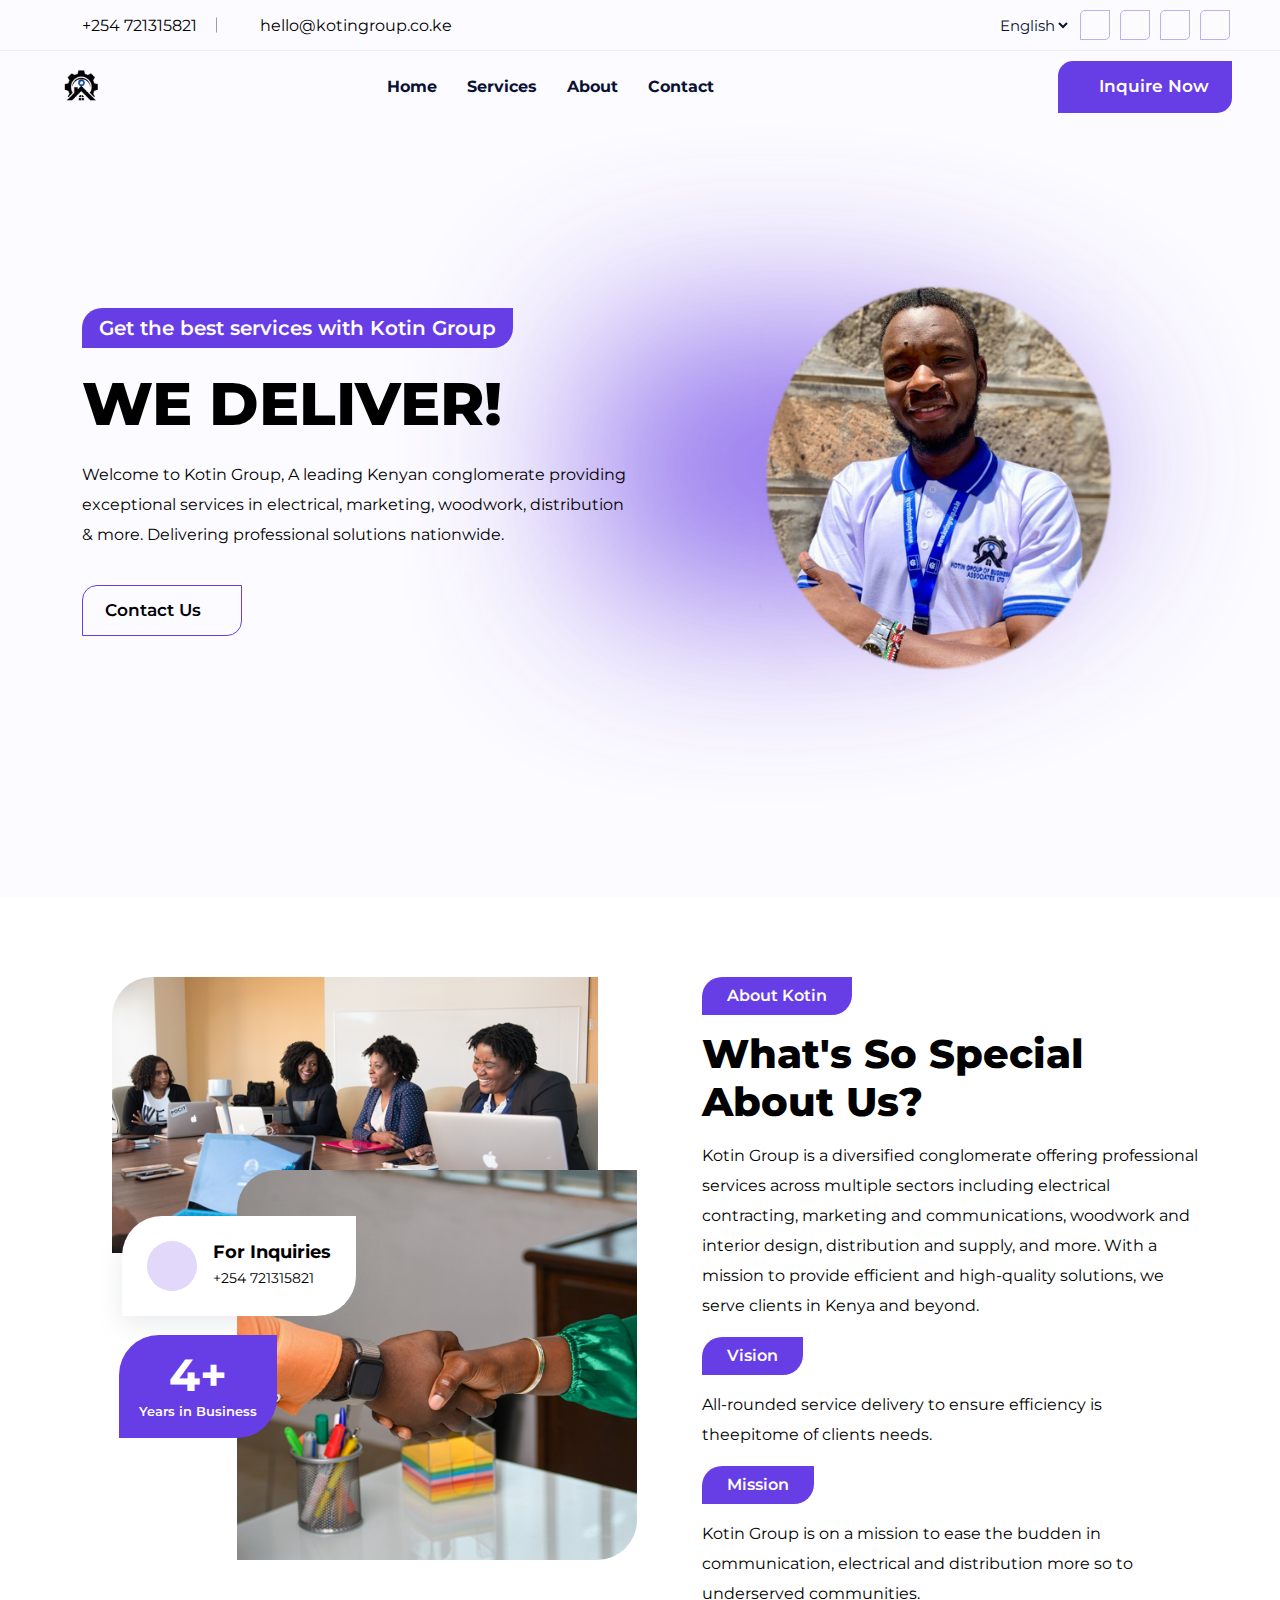
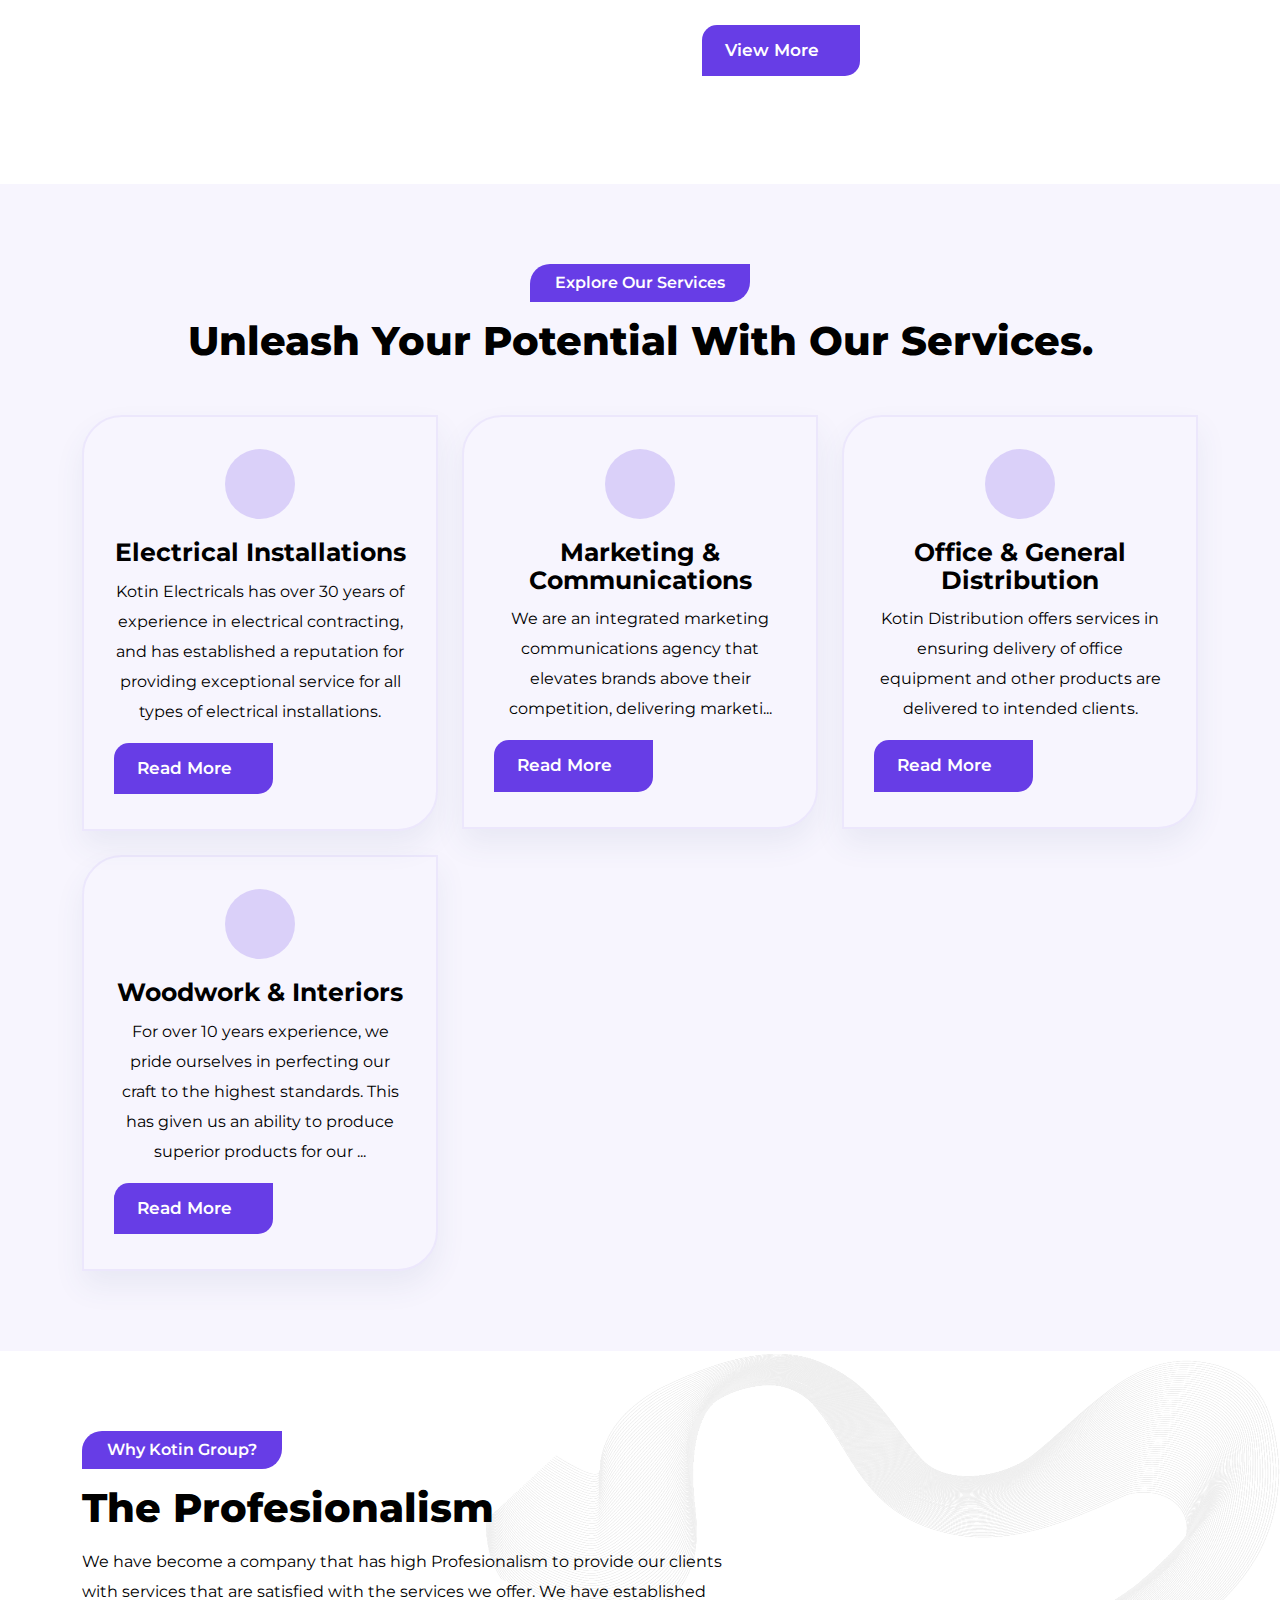
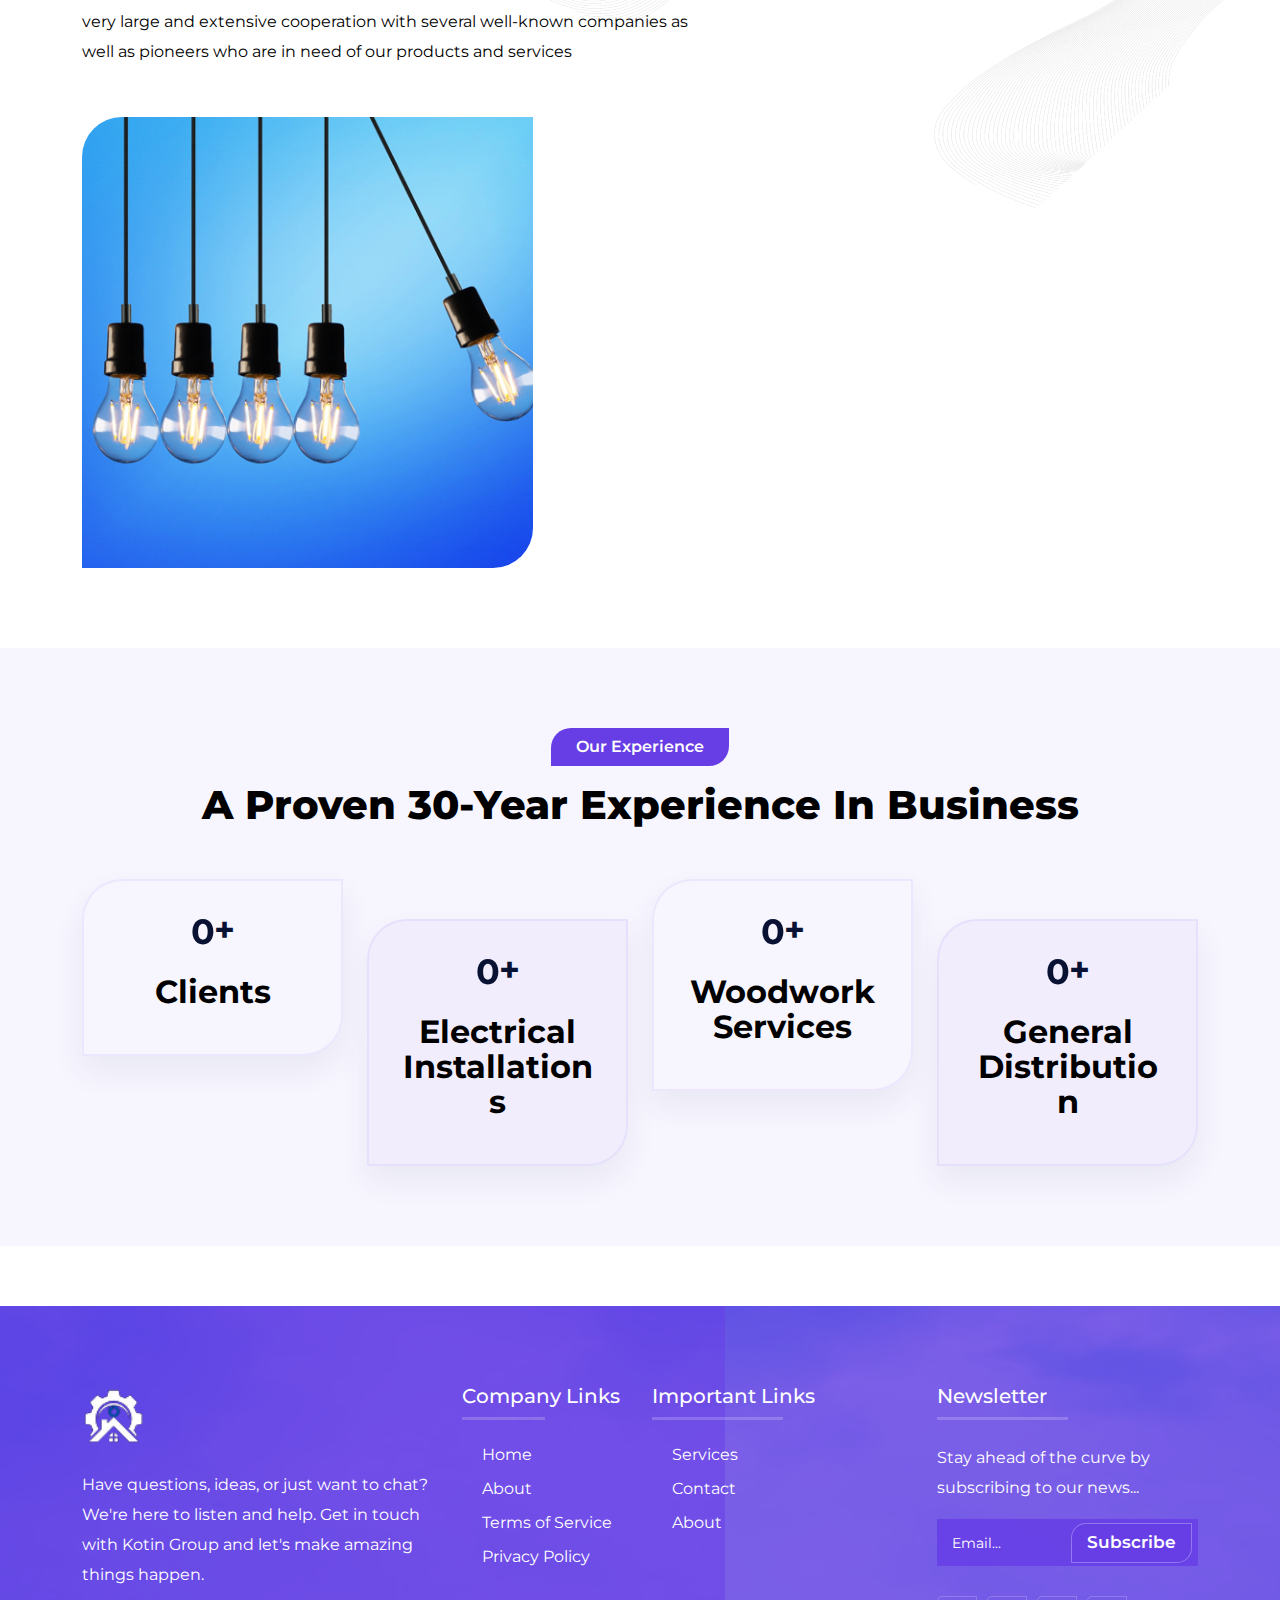
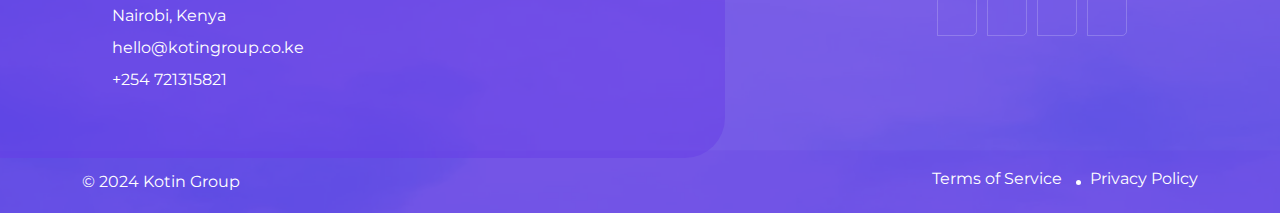
==== index.html @ e234a9b6 "first commit" ====
<!doctype html>
<html lang="en" itemscope itemtype="http://schema.org/WebPage">

<!-- Set-ExecutionPolicy -Scope Process -ExecutionPolicy Bypass -->

<head>
    <!-- Required meta tags -->
    <meta charset="utf-8">
    <meta name="viewport" content="width=device-width, initial-scale=1, shrink-to-fit=no">
    <title> Kotin Group - Home</title>
    <meta name="title" Content="Kotin Group - Home">
    <meta name="description"
        content="Kotin Group: A leading Kenyan conglomerate providing exceptional services in electrical, marketing, woodwork, distribution & more. Delivering professional solutions nationwide.">
    <meta name="keywords"
        content="Kenyan company, conglomerate, electrical contracting, electrical installations, communications agency, marketing services, PR agency, woodwork, interior design, furniture, distribution, supply chain, office equipment, professional services, Nairobi, Kenya">
    <link rel="shortcut icon" href="assets/images/general/favicon.ico" type="image/x-icon">


    <link rel="apple-touch-icon" href="assets/images/general/logo.png">
    <meta name="apple-mobile-web-app-capable" content="yes">
    <meta name="apple-mobile-web-app-status-bar-style" content="black">
    <meta name="apple-mobile-web-app-title" content="Kotin Group - Home">

    <meta itemprop="name" content="Kotin Group - Home">
    <meta itemprop="description" content="">
    <meta itemprop="image"
        content="https://firebasestorage.googleapis.com/v0/b/betheyoucommunity.appspot.com/o/0.png?alt=media&token=f3a0cbec-cc84-418b-b352-9ac3adf8fdee">

    <meta property="og:type" content="website">
    <meta property="og:title"
        content="Kotin Group - Providing exceptional services in electrical, marketing, woodwork, distribution & more">
    <meta property="og:description"
        content="A leading Kenyan conglomerate providing exceptional services in electrical, marketing, woodwork, distribution & more. Delivering professional solutions nationwide.">
    <meta property="og:image"
        content="https://firebasestorage.googleapis.com/v0/b/betheyoucommunity.appspot.com/o/0.png?alt=media&token=f3a0cbec-cc84-418b-b352-9ac3adf8fdee">
    <meta property="og:image:type" content="image/png">
    <meta property="og:image:width" content="1180">
    <meta property="og:image:height" content="600">
    <meta property="og:url" content="https://kotingroup.co.ke">

    <meta name="twitter:card" content="summary_large_image">
    <!-- Bootstrap CSS -->
    <link href="assets/common/css/bootstrap.min.css" rel="stylesheet">
    <!-- <link href="assets/common/css/all.min.css" rel="stylesheet"> -->
    <!-- <link rel="stylesheet" href="assets/common/css/line-awesome.min.css"> -->
    <link rel="stylesheet" href="assets/common/css/font-awesome.css">
    <link rel="stylesheet" href="assets/common/css/font-awesome.min.css">

    <link rel="stylesheet" href="assets/presets/default/css/magnific-popup.css">
    <link rel="stylesheet" href="assets/presets/default/css/custom-animation.css">
    <link rel="stylesheet" href="assets/presets/default/css/slick.css">
    <link rel="stylesheet" href="assets/presets/default/css/odometer.css">
    <link rel="stylesheet" href="assets/presets/default/css/main.css">



    <link rel="stylesheet" href="assets/presets/default/css/color.php?color=673de6&secondColor=673de6">
</head>

<body>


    <!--==================== Overlay Start ====================-->
    <div class="body-overlay"></div>
    <!--==================== Overlay End ====================-->

    <!--==================== Sidebar Overlay End ====================-->
    <div class="sidebar-overlay"></div>
    <!--==================== Sidebar Overlay End ====================-->

    <!-- ==================== Scroll to Top End Here ==================== -->
    <a class="scroll-top"><i class="fa fa-angle-double-up"></i></a>
    <!-- ==================== Scroll to Top End Here ==================== -->
    <!--========================== Header section Start ==========================-->
    <div class="header-main-area">

        <div class="header-top">
            <div class="container-fluid">
                <div class="top-header-wrapper">
                    <div class="top-contact">
                        <ul class="contact-list">
                            <li class="contact-list__item"> <span class="contact-list__item-icon"><i
                                        class="fa fa-phone"></i></span><a href="tel:+254 721315821"
                                    class="contact-list__link">+254 721315821</a></li>
                            <li class="contact-list__item"> <span class="contact-list__item-icon"><i
                                        class="fa fa-envelope"></i></span><a href="mailto:hello@kotingroup.co.ke"
                                    class="contact-list__link">hello@kotingroup.co.ke</a></li>
                        </ul>
                    </div>
                    <div class="top-button">
                        <div class="language-box">
                            <select class="langSel select">
                                <option value="en" selected>English</option>
                                <!-- <option value="es">Spanish</option> -->
                            </select>
                        </div>
                        <ul
                            class="login-registration-list d-flex flex-wrap justify-content-between align-items-center ms-2">
                            <li class="login-registration-list__item">
                                <ul class="social-list">
                                    <li class="social-list__item"><a href="https://www.linkedin.com/"
                                            class="social-list__link" target="_blank"><i
                                                class="fa fa-linkedin-in"></i></a> </li>
                                    <li class="social-list__item"><a href="https://www.instagram.com/"
                                            class="social-list__link" target="_blank"><i
                                                class="fa fa-instagram"></i></a> </li>
                                    <li class="social-list__item"><a href="https://twitter.com/"
                                            class="social-list__link" target="_blank"><i class="fa fa-twitter"></i></a>
                                    </li>
                                    <li class="social-list__item"><a href="https://www.facebook.com/"
                                            class="social-list__link" target="_blank"><i
                                                class="fa fa-facebook-f"></i></a> </li>
                                </ul>
                            </li>
                        </ul>
                    </div>
                </div>
            </div>
        </div>

        <div class="header" id="header">
            <div class="container-fluid position-relative">
                <div class="row">
                    <div class="header-wrapper">

                        <div class="logo-wrapper">

                            <a href="/" class="normal-logo"> <img src="assets/images/general/logo.png"
                                    alt="Laravel"></a>

                            <a href="/" class="dark-logo hidden"> <img src="assets/images/general/logo_white.png"
                                    alt="Laravel"></a>
                        </div>

                        <div class="menu-wrapper">
                            <ul class="main-menu">
                                <li>
                                    <a class="nav-link " aria-current="page" href="/">Home</a>
                                </li>
                                <!-- <li>
                                    <a class="nav-link " aria-current="page" href="https://kotingroup.co.ke/plan">Plan</a>
                                </li> -->
                                <li>
                                    <a class="nav-link " aria-current="page" href="/services.html">Services</a>
                                </li>
                                <li>
                                    <a class="nav-link " aria-current="page" href="/about.html">About</a>
                                </li>
                                <li>
                                    <a class="nav-link " aria-current="page" href="/contact.html">Contact</a>
                                </li>
                                <!-- <li>
                                    <a class="nav-link " aria-current="page" href="https://kotingroup.co.ke/blog">Blog</a>
                                </li> -->
                            </ul>
                        </div>

                        <div class="menu-right-wrapper">
                            <ul>
                                <li></li>
                                <li>
                                    <div class="light-dark-btn-wrap ms-1" id="light-dark-checkbox">
                                        <i class="fa fa-moon-o mon-icon" aria-hidden="true"></i>
                                        <i class="fa fa-sun-o sun-icon" aria-hidden="true"></i>
                                    </div>
                                </li>
                                <li>
                                    <a class='btn btn--base' href="mailto:hello@kotingroup.co.ke"><i
                                            class="fa fa-sign-in" aria-hidden="true"></i> Inquire Now</a>
                                </li>
                                <li>
                                    <i class="fa fa-bars sidebar-menu-show-hide"></i>
                                </li>
                            </ul>
                        </div>

                    </div>
                </div>
            </div>
        </div>
    </div>

    <!--========================== Header section End ==========================-->


    <!--========================== Sidebar mobile menu wrap Start ==========================-->
    <div class="sidebar-menu-wrapper">
        <div class="top-close d-flex align-items-center justify-content-between">
            <div class="header-wrapper">

                <div class="logo-wrapper mb-1">
                    <a href="/" class="normal-logo"> <img src="assets/images/general/logo.png" alt="Laravel"></a>
                    <a href="/" class="dark-logo hidden"> <img src="assets/images/general/logo_white.png"
                            alt="Laravel"></a>
                </div>
            </div>
            <i class="fa fa-times close-hide-show"></i>
        </div>
        <ul class="sidebar-menu-list">
            <!-- <li class="sidebar-menu-list__item ">
                <a href="https://kotingroup.co.ke/user/dashboard" class="sidebar-menu-list__link">Dashboard</a>
            </li> -->
            <li class="sidebar-menu-list__item ">
                <a href="/" class="sidebar-menu-list__link">Home</a>
            </li>
            <!-- <li class="sidebar-menu-list__item ">
                <a href="https://kotingroup.co.ke/plan" class="sidebar-menu-list__link">Plan</a>
            </li> -->
            <li class="sidebar-menu-list__item ">
                <a href="/services.html" class="sidebar-menu-list__link">Services</a>
            </li>
            <li class="sidebar-menu-list__item ">
                <a href="/about.html" class="sidebar-menu-list__link">About</a>
            </li>
            <li class="sidebar-menu-list__item ">
                <a href="/contact.html" class="sidebar-menu-list__link">Contact</a>
            </li>
            <!-- <li class="sidebar-menu-list__item ">
                <a href="https://kotingroup.co.ke/blog" class="sidebar-menu-list__link">Blog</a>
            </li> -->

            <!-- <li class="sidebar-menu-list__item ">
                <a class="btn btn--base mt-2 mb-2 ms-3"
                    href="https://crm.kotingroup.co.ke/forms/quote/506d494f70ce2f95f132490d3f7ab5f0?styled=1&with_logo=1"><i
                        class="fa fa-sign-out-alt"></i> Get Quote </a>
            </li>

            <li class="sidebar-menu-list__item ">
                <a class="btn btn--base mt-2 mb-2 ms-3" href="https://crm.kotingroup.co.ke"><i class="fa fa-user"></i>
                    Login </a>
            </li> -->


        </ul>
    </div>
    <!--========================== Sidebar mobile menu wrap End ==========================-->



    <!--========================== Banner Section Start ==========================-->
    <!-- bg-img -->
    <section class="banner-section bg-img">
        <span class="banner-effect-2"></span>
        <div class="popup-vide-wrap">
            <div class="video-main">
                <div class="promo-video">
                    <div class="waves-block">
                        <div class="waves wave-1"></div>
                        <div class="waves wave-2"></div>
                        <div class="waves wave-3"></div>
                    </div>
                </div>
            </div>
        </div>

        <div class="container">
            <div class="row gy-4 align-items-center">
                <div class="col-lg-6 col-md-6">
                    <div class="banner-left__content">
                        <span class="subtitle">Get the best services with Kotin Group</span>
                        <h2>We Deliver!</h2>
                        <p>Welcome to Kotin Group, A leading Kenyan conglomerate providing exceptional services in
                            electrical, marketing, woodwork, distribution & more. Delivering professional solutions
                            nationwide.</p>
                        <!-- <a href=""
                            target="blank" class="btn btn--base me-2 mb-2">
                            Get Started <i class="fa-sharp fa fa-arrow-right"></i>
                        </a> -->
                        <a href="/contact" class="btn btn--base outline mb-2">
                            Contact Us <i class="fa fa-phone" aria-hidden="true"></i>
                        </a>
                    </div>
                </div>
                <div class="col-lg-6 col-md-6">
                    <div class="banner-right-wrap">
                        <img src="assets/images/frontend/banner/65451cf626fe31699028214.png" alt="Banner Image">
                    </div>
                </div>
            </div>
        </div>
    </section>
    <!--========================== Banner Section End ==========================-->


    <!--========================== About Section Start ==========================-->
    <div class="about-section pt-80 pb-100">
        <div class="container">
            <div class="row flex-wrap-reverse gy-4">
                <div class="col-lg-6">
                    <div class="about-thumb">
                        <div class="about-thumb__inner">
                            <img class="img-2" src="assets/images/frontend/about/65510dd5993421699810773.png"
                                alt="image1">
                            <img class="img-1" src="assets/images/frontend/about/6545127bf02091699025531.png"
                                alt="image2">

                            <div class="about-contact d-flex align-items-center">
                                <i class="fa fa-phone"></i>
                                <div class="ms-3">
                                    <h4>For Inquiries</h4>
                                    <a href="tel:+254 721315821">+254 721315821</a>
                                </div>
                            </div>
                            <div class="about-contact-top">
                                <h4>4+</h4>
                                <span>Years in Business</span>
                            </div>
                        </div>
                    </div>
                </div>

                <div class="col-lg-6">
                    <div class="about-right-content">
                        <div class="section-heading mb-0">
                            <span class="subtitle">About Kotin</span>
                            <h2 class="section-heading__title">What&#039;s So Special About Us?</h2>
                            <p class="section-heading__desc mb-3">Kotin Group is a diversified conglomerate offering
                                professional services across multiple sectors including electrical contracting,
                                marketing and communications, woodwork and interior design, distribution and supply, and
                                more. With a mission to provide efficient and high-quality solutions, we serve clients
                                in Kenya and beyond.
                            </p>
                            <!-- <ul class="about-service mb-4">
                                <li>
                                    <span><i class="fa fa-check-circle"></i>Quality Without Compromise</span>
                                </li>
                                <li>
                                    <span><i class="fa fa-check-circle"></i>Client-Centric Approach</span>
                                </li>
                                <li>
                                    <span><i class="fa fa-check-circle"></i>Creative Excellence</span>
                                </li>
                            </ul> -->

                            <span class="subtitle">Vision</span>
                            <p class="section-heading__desc mb-3">All-rounded service delivery to ensure efficiency is
                                theepitome of clients needs.
                            </p>
                            <span class="subtitle">Mission</span>
                            <p class="section-heading__desc mb-3">Kotin Group is on a mission to ease the budden in
                                communication, electrical and distribution more so to underserved communities.
                            </p>
                            <div class="about-bottom">
                                <a href="/about.html" class="btn btn--base me-3 mb-2">
                                    View More <i class="fa fa-angle-double-right"></i> </a>
                            </div>
                        </div>
                    </div>
                </div>
            </div>
        </div>
    </div>

    <!--========================== About Section End ==========================-->
    <!-- ==================== Service Start Here ==================== -->
    <section class="service-area section-bg py-80 ">
        <div class="container">
            <div class="row justify-content-center">
                <div class="col-lg-10">
                    <div class="section-heading  text-center">
                        <span class="subtitle">Explore Our Services</span>
                        <h2 class="section-heading__title">Unleash your potential with our services.</h2>
                        <!-- <p class="section-heading__desc">Our services are designed to cater to your digital needs. From
                            web design and development to graphic design, digital marketing, video production, social
                            media management, content creation, and more, we&#039;re your one-stop solution for all
                            things digital. We craft memorable digital experiences, build brand identities, and drive
                            results. Explore our offerings and let&#039;s create something extraordinary together.</p> -->
                    </div>
                </div>
            </div>

            <div class="row gy-4">
                <div class="col-lg-4 col-md-6">

                    <div class="service">
                        <div class="service__icon">
                            <i class="fa fa-plug" aria-hidden="true"></i>
                        </div>
                        <div class="service__content mb-3">
                            <h3 class="title">
                                Electrical Installations
                            </h3>
                            <p>
                                Kotin Electricals has over 30 years of experience in electrical contracting, and has
                                established a reputation for providing exceptional service for all types of electrical
                                installations.
                            </p>
                        </div>
                        <div class="service-bottom-wrap d-flex justify-content-between align-items-center">
                            <!-- <p class="price-service">From Ksh 5,000.00</p> -->
                            <a href="services/electrical_installations.html" class="btn btn--base"> Read More <i
                                    class="fa fa-arrow-right"></i></a>
                        </div>
                    </div>
                </div>
                <div class="col-lg-4 col-md-6">

                    <div class="service">
                        <div class="service__icon">
                            <i class="fa fa-comments-o"></i>
                        </div>
                        <div class="service__content mb-3">
                            <h3 class="title">
                                Marketing & Communications
                            </h3>
                            <p>
                                We are an integrated marketing communications agency that elevates brands above their
                                competition, delivering marketi...
                                <!--  and PR services that improve sales, increase brand
                                awareness and grow organisations. -->
                            </p>
                        </div>
                        <div class="service-bottom-wrap d-flex justify-content-between align-items-center">
                            <!--<p class="price-service">From Ksh 10,000.00</p>-->
                            <a href="services/marketing_and_communications.html" class="btn btn--base"> Read More <i
                                    class="fa fa-arrow-right"></i></a>
                        </div>
                    </div>
                </div>
                <div class="col-lg-4 col-md-6">

                    <div class="service">
                        <div class="service__icon">
                            <i class="fa fa-building-o" aria-hidden="true"></i>
                        </div>
                        <div class="service__content mb-3">
                            <h3 class="title">
                                Office & General Distribution
                            </h3>
                            <p>
                                Kotin Distribution offers services in ensuring delivery of office equipment and other
                                products are delivered to intended clients.
                            </p>
                        </div>
                        <div class="service-bottom-wrap d-flex justify-content-between align-items-center">
                            <!--<p class="price-service">From Ksh 15,000.00</p>-->
                            <a href="services/office_and_general_distribution.html" class="btn btn--base"> Read More <i
                                    class="fa fa-arrow-right"></i></a>
                        </div>
                    </div>
                </div>
                <div class="col-lg-4 col-md-6">

                    <div class="service">
                        <div class="service__icon">
                            <i class="fa fa-pencil"></i>
                        </div>
                        <div class="service__content mb-3">
                            <h3 class="title">
                                Woodwork & Interiors
                            </h3>
                            <p>
                                For over 10 years experience, we pride ourselves in perfecting our craft to the highest
                                standards. This has given us an ability to produce superior products for our ...


                            </p>
                        </div>
                        <div class="service-bottom-wrap d-flex justify-content-between align-items-center">
                            <!--<p class="price-service">From Ksh 5,000.00</p>-->
                            <a href="services/woodwork_and_interiors.html" class="btn btn--base"> Read
                                More <i class="fa fa-arrow-right"></i></a>
                        </div>
                    </div>
                </div>
            </div>
        </div>
    </section>
    <!-- ==================== Service End Here ==================== -->
    <!-- ==================== Why Choose us Start Here ==================== -->
    <section class="why-choose-area py-80">
        <img class="why-choose-bg" src="assets/presets/default/images/chooseus-bg.png" alt="choose us image">
        <div class="container">
            <div class="row">
                <div class="col-lg-7">
                    <div class="">
                        <div class="section-heading">
                            <span class="subtitle">Why Kotin Group?</span>
                            <h2 class="section-heading__title">The Profesionalism</h2>
                            <p class="section-heading__desc mb-3">We have become a company that has high Profesionalism
                                to provide our clients with services that are satisfied with the services we offer. We
                                have established very large and extensive cooperation with several well-known companies
                                as well as pioneers who are in need of our products and services</p>
                        </div>
                    </div>
                </div>
            </div>
            <div class="row gy-4 ">
                <div class="col-lg-5">
                    <div class="why-choose-us__thumb">
                        <img class="img-1" src="assets/images/frontend/choose_us/643518fa1c34c1681201402.png"
                            alt="choose us image">
                        <!-- <div class="popup-vide-wrap">
                            <div class="video-main">
                                <div class="promo-video">
                                    <div class="waves-block">
                                        <div class="waves wave-1"></div>
                                        <div class="waves wave-2"></div>
                                        <div class="waves wave-3"></div>
                                    </div>
                                </div>
                                <a class="play-video popup_video" href="https://www.youtube.com/watch?v=LXb3EKWsInQ">
                                    <span class="play-btn"> <i class="fa fa-play"></i></span>
                                </a>
                            </div>
                        </div> -->
                    </div>
                </div>

                <!-- <div class="col-lg-7">
                    <div class="why-choose-us__content">
                        <h3>Partner with us for Digital Brilliance</h3>

                        <p class="section-heading__desc mb-3">Join the Creative Revolution for Tomorrow&#039;s Success
                            and Embrace a Trusted Partnership Committed to Your Satisfaction and Driven by Honesty,
                            Transparency, and Unwavering Dedication to Ethical Business Practices.</p>
                        <div class="why-choose-us__topic">
                            <div class="item">
                                <div class="why-title-cont d-flex align-items-center">
                                    <i class="fa fa-check"></i>
                                    <div class="content ms-3">
                                        <h4>
                                            24/7 Proactive Customer Support
                                        </h4>
                                        <p>
                                            Say goodbye to waiting! Our CRM&#039;s support tickets system ensures swift
                                            response and resolution, making customer support ...
                                        </p>
                                    </div>
                                </div>
                            </div>
                            <div class="item">
                                <div class="why-title-cont d-flex align-items-center">
                                    <i class="fa fa-check"></i>
                                    <div class="content ms-3">
                                        <h4>
                                            Project Transparency at Your Fingertips
                                        </h4>
                                        <p>
                                            You&#039;ll never be in the dark about your projects. Our CRM provides
                                            real-time project updates, so you can always monitor p...
                                        </p>
                                    </div>
                                </div>
                            </div>
                            <div class="item">
                                <div class="why-title-cont d-flex align-items-center">
                                    <i class="fa fa-check"></i>
                                    <div class="content ms-3">
                                        <h4>
                                            Effortless Client Collaboration
                                        </h4>
                                        <p>
                                            Seamlessly collaborate with our team using our comprehensive CRM. Easily
                                            raise support tickets, track tasks, and stay up...
                                        </p>
                                    </div>
                                </div>
                            </div>
                        </div>
                    </div>
                </div> -->
            </div>
        </div>
    </section>
    <!-- ==================== Why Choose us End Here ==================== -->
    <!-- ==================== Experience Start Here ==================== -->
    <section class="experience-area section-bg py-80 ">
        <div class="container">
            <div class="row justify-content-center">
                <div class="col-lg-10">
                    <div class="section-heading  text-center">
                        <span class="subtitle">Our Experience</span>
                        <h2 class="section-heading__title">A Proven 30-Year experience in Business</h2>
                    </div>
                </div>
            </div>
            <div class="row gy-4 justify-content-center">
                <div class="col-lg-3 col-md-4">
                    <div class="experience">
                        <div class="experience__icon">
                            <h3><span class="odometer" data-count="106"></span><span class="letter">+</span></h3>
                        </div>
                        <div class="experience__content">
                            <h3 class="title">Clients</h3>
                        </div>
                    </div>
                </div>
                <div class="col-lg-3 col-md-4">
                    <div class="experience">
                        <div class="experience__icon">
                            <h3><span class="odometer" data-count="57"></span><span class="letter">+</span></h3>
                        </div>
                        <div class="experience__content">
                            <h3 class="title">Electrical Installations</h3>
                        </div>
                    </div>
                </div>
                <div class="col-lg-3 col-md-4">
                    <div class="experience">
                        <div class="experience__icon">
                            <h3><span class="odometer" data-count="34"></span><span class="letter">+</span></h3>
                        </div>
                        <div class="experience__content">
                            <h3 class="title">Woodwork Services</h3>
                        </div>
                    </div>
                </div>
                <div class="col-lg-3 col-md-4">
                    <div class="experience">
                        <div class="experience__icon">
                            <h3><span class="odometer" data-count="21"></span><span class="letter">+</span></h3>
                        </div>
                        <div class="experience__content">
                            <h3 class="title">General Distribution</h3>
                        </div>
                    </div>
                </div>
            </div>
        </div>
    </section>
    <!-- ==================== Experience End Here ==================== -->
    <!-- ==================== Pricing Start Here ==================== -->
    <!-- <section class="pricing-plan py-80">
        <div class="container">
            <div class="row justify-content-center">
                <div class="col-lg-10">
                    <div class="section-heading  text-center">
                        <span class="subtitle">Tailor-Made Solutions Await</span>
                        <h2 class="section-heading__title">Explore Your Ideal Package</h2>
                        <p class="section-heading__desc">Kotin Group offers a diverse range of plans, each as unique as
                            your dreams and ambitions. Whether you&#039;re an aspiring entrepreneur, a growing business,
                            or a creative visionary, our personalized solutions are designed to align perfectly with
                            your individual vision for success. Explore our array of offerings and take the first step
                            toward a digital journey tailored to your unique dreams.</p>
                    </div>
                </div>
            </div>
            <div class="row gy-4 justify-content-center">
                <div class="col-lg-4 col-md-6">
                    <div class="pricing-plan-item">
                        <img class="price-img-1" src="assets/presets/default/images/price-top.png" alt="image-1">
                        <img class="price-img-2" src="assets/presets/default/images/price-top.png" alt="image-2">
                        <div class="pricing-plan-item__top">
                            <h3 class="title">Photography and Visual Excellence</h3>
                        </div>
                        <div class="pricing-plan-item__price">
                            <h3 class="title">Ksh 5,000.00<span></span> </h3>
                        </div>
                        <div class="pricing-plan-item__list">
                            <ul>
                                <li> <i class="fa fa-check-circle"></i>Photography Services (Product, Headshots, Event)
                                </li>
                                <li> <i class="fa fa-check-circle"></i>Image Retouching and Editing</li>
                                <li> <i class="fa fa-check-circle"></i>Graphic Design (Social Media Banners, Flyers)
                                </li>
                                <li> <i class="fa fa-check-circle"></i>Content Creation (Visual and Written)</li>
                                <li> <i class="fa fa-check-circle"></i>Social Media Setup and Management (2 Platforms)
                                </li>
                                <li> <i class="fa fa-check-circle"></i>Monthly Analytics and Reporting</li>
                            </ul>
                        </div>
                        <div class="pricing-plan-item__bottom">
                            <a class="btn btn--base" href="">
                                Get Started <i class="fa fa-solid fa-arrow-right"></i>
                            </a>
                        </div>
                    </div>
                </div>
                <div class="col-lg-4 col-md-6">
                    <div class="pricing-plan-item">
                        <img class="price-img-1" src="assets/presets/default/images/price-top.png"
                            alt="image-1">
                        <img class="price-img-2" src="assets/presets/default/images/price-top.png"
                            alt="image-2">
                        <div class="pricing-plan-item__top">
                            <h3 class="title">Complete Startup Solution</h3>
                        </div>
                        <div class="pricing-plan-item__price">
                            <h3 class="title">Ksh 50,000.00<span></span> </h3>
                        </div>
                        <div class="pricing-plan-item__list">
                            <ul>
                                <li> <i class="fa fa-check-circle"></i>Branding and Identity Services</li>
                                <li> <i class="fa fa-check-circle"></i>Website Redesign and Development (with CMS)</li>
                                <li> <i class="fa fa-check-circle"></i>UI/UX Design Enhancement</li>
                                <li> <i class="fa fa-check-circle"></i>Social Media Strategy and Management</li>
                                <li> <i class="fa fa-check-circle"></i>Content Creation (Copywriting, Graphics)</li>
                                <li> <i class="fa fa-check-circle"></i>SEO and Content Marketing</li>
                                <li> <i class="fa fa-check-circle"></i>Official company emails (per user pricing)</li>
                            </ul>
                        </div>
                        <div class="pricing-plan-item__bottom">
                            <a class="btn btn--base"
                                href="">
                                Get Started <i class="fa fa-solid fa-arrow-right"></i>
                            </a>
                        </div>
                    </div>
                </div>
                <div class="col-lg-4 col-md-6">
                    <div class="pricing-plan-item">
                        <img class="price-img-1" src="assets/presets/default/images/price-top.png"
                            alt="image-1">
                        <img class="price-img-2" src="assets/presets/default/images/price-top.png"
                            alt="image-2">
                        <div class="pricing-plan-item__top">
                            <h3 class="title">Growth Accelerator Package</h3>
                        </div>
                        <div class="pricing-plan-item__price">
                            <h3 class="title">Ksh 40,000.00<span></span> </h3>
                        </div>
                        <div class="pricing-plan-item__list">
                            <ul>
                                <li> <i class="fa fa-check-circle"></i>Custom Website Design and Development</li>
                                <li> <i class="fa fa-check-circle"></i>E-commerce Integration</li>
                                <li> <i class="fa fa-check-circle"></i>Content Creation (Blogs, Infographics)</li>
                                <li> <i class="fa fa-check-circle"></i>Social Media Management</li>
                                <li> <i class="fa fa-check-circle"></i>SEO and PPC Advertising</li>
                                <li> <i class="fa fa-check-circle"></i>Official Emails</li>
                                <li> <i class="fa fa-check-circle"></i>Monthly Analytics and Reporting</li>
                                <li> <i class="fa fa-check-circle"></i></li>
                            </ul>
                        </div>
                        <div class="pricing-plan-item__bottom">
                            <a class="btn btn--base"
                                href="">
                                Get Started <i class="fa fa-solid fa-arrow-right"></i>
                            </a>
                        </div>
                    </div>
                </div>
            </div>
        </div>
    </section> -->
    <!-- ==================== Pricing End Here ==================== -->
    <!-- ==================== Our Projects Start Here ==================== -->
    <!-- <section class="projects-area section-bg py-80">
        <div class="container">
            <div class="row">
                <div class="col-lg-7">
                    <div class="">
                        <div class="section-heading">
                            <span class="subtitle">Past Projects, Future Inspiration</span>
                            <h2 class="section-heading__title">Our Creative Journey So Far</h2>
                            <p class="section-heading__desc mb-3">Our portfolio is a curated collection of our latest
                                achievements and success stories. From web design and development to graphic design,
                                digital marketing, video production, and more, it&#039;s a glimpse into the diverse
                                projects we&#039;ve undertaken. Each project represents our commitment to creativity,
                                quality, and client satisfaction. Dive in to see how we&#039;ve helped businesses like
                                yours achieve their goals.</p>
                        </div>
                        <div class="col-lg-6 col-md-6">
                            <a href="" class="btn btn--base outline mb-2">
                                Click here to contact us</i>
                            </a>
                        </div>
                    </div>

                </div>
            </div>
            <div class="row gy-4 align-items-center">
                <div class="col-lg-4 col-md-4">
                    <div class="Our-Project">
                        <a href="">
                            <img class="img-1"
                                src=""
                                alt="image">
                            <div class="content">
                                <h4>
                                    FORM&amp;STYLE

                                </h4>
                                <span>
                                    Interior Design Firm...
                                </span>
                            </div>
                        </a>
                    </div>
                </div>
                <div class="col-lg-4 col-md-4">
                    <div class="row gy-3">
                        <div class="col-lg-12">
                            <div class="Our-Project">
                                <a href="">
                                    <img class="img-1"
                                        src=""
                                        alt="image">
                                    <div class="content">
                                        <h4>
                                            CJ MONT
                                        </h4>
                                        <span>
                                            Web Development
                                        </span>
                                    </div>
                                </a>
                            </div>
                        </div>
                        <div class="col-lg-12">
                            <div class="Our-Project">
                                <a href="">
                                    <img class="img-1"
                                        src=""
                                        alt="image">
                                    <div class="content">
                                        <h4>
                                            TwigaCRM
                                        </h4>
                                        <span>

                                        </span>
                                    </div>
                                </a>
                            </div>
                        </div>
                    </div>
                </div>
                <div class="col-lg-4 col-md-4">
                    <div class="row gy-3">

                        <div class="col-lg-12">
                            <div class="Our-Project">
                                <a href="">
                                    <img class="img-1"
                                        src=""
                                        alt="image">
                                    <div class="content">
                                        <h4>
                                            PHANRY LIMITED
                                        </h4>
                                        <span>
                                            Ecommerce Website
                                        </span>
                                    </div>
                                </a>
                            </div>
                        </div>
                    </div>
                </div>
    </section> -->
    <!-- ==================== Our Projects us End Here ==================== -->
    <!-- ==================== Team Start Here ==================== -->
    <!-- <section class="team-area py-80">
        <div class="container">
            <div class="row justify-content-center">
                <div class="col-lg-10">
                    <div class="section-heading  text-center">
                        <span class="subtitle">Meet the Dream Team</span>
                        <h2 class="section-heading__title">Discover the Soft Family</h2>
                        <p class="section-heading__desc">Our team isn&#039;t just any team; they&#039;re the masters of
                            creativity, innovation, and professional shenanigans. Behind each project&#039;s success are
                            individuals who love what they do. They bring talent, dedication, and a touch of humor to
                            every task. Meet the wizards who craft our success story and explore the stories of those
                            who shape &#039;Kotin Group&#039; into what it is today.</p>
                    </div>
                </div>
            </div>
            <div class="row gy-4 justify-content-center">
            </div>
        </div>
    </section> -->
    <!-- ==================== Team Start Here ==================== -->
    <!--========================== Testimonials Section Start ==========================-->
    <!-- <section class="testimonials section-bg py-80 ">
        <div class="container">
            <div class="row justify-content-center">
                <div class="col-lg-10">
                    <div class="section-heading  text-center">
                        <span class="subtitle">Testimonials</span>
                        <h2 class="section-heading__title ">Hear from those who&#039;ve experienced our magic.</h2>
                        <p class="section-heading__desc mb-30">Don&#039;t just take our word for it—read what our
                            clients have to say. We&#039;ve collected stories of partnership, creativity, and success
                            from those who&#039;ve experienced &#039;Kotin Group&#039; firsthand. These testimonials
                            reflect our commitment to excellence, and they&#039;re a source of pride and motivation for
                            our team.</p>
                    </div>
                </div>
            </div>
            <div class="row justify-content-center">
                <div class="testimonial-slider">
                    <div class="testimonails-card">
                        <div class="testimonial-item">
                            <div class="testimonial-item__quate"><i class="fa fa-quote-right"></i></div>

                            <div class="testimonial-item__thumb">
                                <img src=""
                                    alt="testimonial">
                            </div>

                            <div class="testimonial-item__content">
                                <div class="testimonial-item__info">

                                    <div class="testimonial-item__details">
                                        <h5 class="testimonial-item__name">
                                            Jane Muthama
                                        </h5>
                                        <span class="testimonial-item__designation">
                                            C.E.O
                                        </span>
                                    </div>
                                </div>
                                <p class="testimonial-item__desc">
                                    Kotin Group&#039; is more than just a creative agency; they&#039;re a group of
                                    passionate individuals who go the extra mile. Their attention to detail, dedication,
                                    and ability to turn concepts...
                                </p>


                                <div class="testimonial-item__rating">
                                    <ul class="rating-list">
                                        <li class="rating-list__item"><i class="fa fa-star"></i></li>
                                        <li class="rating-list__item"><i class="fa fa-star"></i></li>
                                        <li class="rating-list__item"><i class="fa fa-star"></i></li>
                                        <li class="rating-list__item"><i class="fa fa-star"></i></li>
                                        <li class="rating-list__item"><i class="fa fa-star"></i></li>
                                    </ul>
                                </div>
                            </div>
                        </div>
                    </div>
                    <div class="testimonails-card">
                        <div class="testimonial-item">
                            <div class="testimonial-item__quate"><i class="fa fa-quote-right"></i></div>

                            <div class="testimonial-item__thumb">
                                <img src=""
                                    alt="testimonial">
                            </div>

                            <div class="testimonial-item__content">
                                <div class="testimonial-item__info">

                                    <div class="testimonial-item__details">
                                        <h5 class="testimonial-item__name">
                                            Dennis M
                                        </h5>
                                        <span class="testimonial-item__designation">
                                            Head of Marketing
                                        </span>
                                    </div>
                                </div>
                                <p class="testimonial-item__desc">
                                    Kotin Group turned my scattered ideas into a beautifully crafted brand identity. From
                                    logo design to website development, their team executed each aspect with precision
                                    and creativit...
                                </p>


                                <div class="testimonial-item__rating">
                                    <ul class="rating-list">
                                        <li class="rating-list__item"><i class="fa fa-star"></i></li>
                                        <li class="rating-list__item"><i class="fa fa-star"></i></li>
                                        <li class="rating-list__item"><i class="fa fa-star"></i></li>
                                        <li class="rating-list__item"><i class="fa fa-star"></i></li>
                                        <li class="rating-list__item"><i class="fa fa-star"></i></li>
                                    </ul>
                                </div>
                            </div>
                        </div>
                    </div>
                </div>
            </div>
        </div>
    </section> -->
    <!--========================== Testimonials Section End ==========================-->
    <!-- ==================== Subscribe Here ==================== -->
    <!-- <section class="subscribe-section py-80 bg-img">
        <div class="container">
            <div class="row  gy-4 justify-content-center align-items-center">
                <div class="col-lg-7">
                    <div class="subscribe-wrap">
                        <div class="section-heading">
                            <span class="subtitle">Get Ready to be Wow&#039;d</span>
                            <h2 class="section-heading__title">Subscribe for a Dose of Digital Delight</h2>
                            <p class="section-heading__desc">Stay ahead of the curve by subscribing to our newsletter.
                                Be the first to receive our freshest articles, expert tips, and industry insights
                                directly in your inbox. Our newsletter is the key to unlocking a world of creativity,
                                and you won&#039;t want to miss out on the magic. Join us and let the digital adventure
                                begin!</p>
                        </div>
                        <div class="subscribe-wrap__input">
                            <form action="https://kotingroup.co.ke/subscribe" method="POST">
                                <input type="hidden" name="_token" value="tAPn288HOWMHP4Visu3JGIVwmVlu28Raxxf4nYYx">
                                <input type="email" class="form--control" name="email" placeholder="Enter your mail">
                                <button><i class="fa fa-paper-plane"></i></button>
                            </form>
                        </div>
                    </div>
                </div>
                <div class="col-lg-5">
                    <div class="subscribe-right">
                        <div class="thumb">
                            <img src="assets/images/frontend/subscribe/65454a0aa29701699039754.png"
                                alt="subscribe-image">
                        </div>
                    </div>
                </div>
            </div>
        </div>
    </section> -->
    <!-- ==================== Subscribe Here ==================== -->
    <!-- ==================== Accordion Start Here ==================== -->
    <!-- <section class="accordion-area section-bg py-80">
        <div class="container">
            <div class="row justify-content-center">
                <div class="col-lg-10">
                    <div class="section-heading  text-center">
                        <span class="subtitle">FAQ&#039;s</span>
                        <h2 class="section-heading__title ">Got Questions? We&#039;ve Got Answers!</h2>
                        <p class="section-heading__desc">Here are some common queries about &#039;Kotin Group.&#039; If
                            you can&#039;t find what you&#039;re looking for, don&#039;t hesitate to reach out.
                            We&#039;re always here to help!</p>
                    </div>
                </div>
            </div>
            <div class="row gy-4 align-items-center">
                <div class="col-lg-6">
                    <div class="accordion custom--accordion" id="accordionExample">
                        <div class="accordion-item">
                            <h2 class="accordion-header" id="heading0">
                                <button class="accordion-button " type="button" data-bs-toggle="collapse"
                                    data-bs-target="#collapse0" aria-expanded="true">
                                    1. How Do I Request a Quote or Estimate for a Project?
                                </button>
                            </h2>
                            <div id="collapse0" class="accordion-collapse collapse show" aria-labelledby="heading0"
                                data-bs-parent="#accordionExample">
                                <div class="accordion-body">
                                    <p> Requesting a quote is easy! Visit our '<a href="/contact">Contact Us</a>' page
                                        and fill out the form with a brief description of your project. We'll get back
                                        to you with a personalized quote. You can also reach out to us directly via <a
                                            href="mailto:hello@kotingroup.co.ke">email</a> or <a
                                            href="tel:+254794930254">call</a>.</p>
                                </div>
                            </div>
                        </div>
                        <div class="accordion-item">
                            <h2 class="accordion-header" id="heading1">
                                <button class="accordion-button collapsed" type="button" data-bs-toggle="collapse"
                                    data-bs-target="#collapse1" aria-expanded="false">
                                    2. What Services Does Kotin Group Offer?
                                </button>
                            </h2>
                            <div id="collapse1" class="accordion-collapse collapse " aria-labelledby="heading1"
                                data-bs-parent="#accordionExample">
                                <div class="accordion-body">
                                    <p>We provide a wide range of services, including web design, graphic design,
                                        digital marketing, video production, social media management, content creation,
                                        and more.</p>
                                </div>
                            </div>
                        </div>
                        <div class="accordion-item">
                            <h2 class="accordion-header" id="heading2">
                                <button class="accordion-button collapsed" type="button" data-bs-toggle="collapse"
                                    data-bs-target="#collapse2" aria-expanded="false">
                                    3. What&#039;s the Typical Project Timeline at Kotin Group?
                                </button>
                            </h2>
                            <div id="collapse2" class="accordion-collapse collapse " aria-labelledby="heading2"
                                data-bs-parent="#accordionExample">
                                <div class="accordion-body">
                                    <p>Project timelines vary based on the scope and complexity, but we'll provide a
                                        clear timeline during the project kickoff. We're known for meeting deadlines.
                                    </p>
                                </div>
                            </div>
                        </div>
                        <div class="accordion-item">
                            <h2 class="accordion-header" id="heading3">
                                <button class="accordion-button collapsed" type="button" data-bs-toggle="collapse"
                                    data-bs-target="#collapse3" aria-expanded="false">
                                    4. Custom software development services ?
                                </button>
                            </h2>
                            <div id="collapse3" class="accordion-collapse collapse " aria-labelledby="heading3"
                                data-bs-parent="#accordionExample">
                                <div class="accordion-body">
                                    <p>  Yes, we offer custom software development services tailored to the specific
                                        needs of our clients. We work closely with our clients to understand their
                                        requirements and develop solutions that meet their unique needs.</p>
                                </div>
                            </div>
                        </div>
                    </div>
                </div>
                <div class="col-lg-6">
                    <div class="about-thumb">
                        <div class="about-thumb__inner">
                            <img src="assets/images/frontend/faq/65452e1c0ac141699032604.png"
                                alt="faq-image">
                        </div>
                    </div>
                </div>
            </div>
        </div>
    </section> -->
    <!-- ==================== Accordion End Here ==================== -->
    <!-- ==================== Blog Start Here ==================== -->
    <!-- <section class="blog py-80">
        <div class="container">
            <div class="row justify-content-center">
                <div class="col-lg-10">
                    <div class="section-heading  text-center">
                        <span class="subtitle">Blog</span>
                        <h2 class="section-heading__title">Your Destination for Digital Insights</h2>
                        <p class="section-heading__desc mb-30">Step into a world of creativity, innovation, and digital
                            inspiration. Our blog is your gateway to a universe of informative articles, insightful
                            industry trends, and valuable tips and tricks. Whether you&#039;re a business owner,
                            creative enthusiast, or simply curious, our blog has something for you. Join us on this
                            journey of discovery and stay tuned for captivating content that will spark your
                            imagination.</p>
                    </div>
                </div>
            </div>
            <div class="row gy-4 justify-content-center">
                <div class="col-lg-4 col-md-6">
                    <div class="blog-item">
                        <div class="blog-item__thumb">
                            <a href=""
                                class="blog-item__thumb-link">
                                <img src="assets/images/frontend/blog/thumb_657163666fb2a1701929830.png"
                                    alt="blog-image">
                            </a>
                        </div>
                        <div class="blog-item__content">
                            <ul class="text-list inline">
                                <li class="text-list__item"> <span class="text-list__item-icon"><i
                                            class="fa fa-calendar-alt"></i></span>Dec 2023, 09:17 AM</li>
                            </ul>
                            <h4 class="blog-item__title"><a
                                    href=""
                                    class="blog-item__title-link">
                                    🌟 Crafting Elegance: The Chronicles of FormandS...
                                </a></h4>
                            <a href=""
                                class="btn--simple">Style It<span class="btn--simple__icon"><i
                                        class="fa fa-arrow-right"></i></span></a>
                        </div>
                    </div>
                </div>
                <div class="col-lg-4 col-md-6">
                    <div class="blog-item">
                        <div class="blog-item__thumb">
                            <a href=""
                                class="blog-item__thumb-link">
                                <img src="assets/images/frontend/blog/thumb_6571608dc69cb1701929101.png"
                                    alt="blog-image">
                            </a>
                        </div>
                        <div class="blog-item__content">
                            <ul class="text-list inline">
                                <li class="text-list__item"> <span class="text-list__item-icon"><i
                                            class="fa fa-calendar-alt"></i></span>Dec 2023, 09:05 AM</li>
                            </ul>
                            <h4 class="blog-item__title"><a
                                    href=""
                                    class="blog-item__title-link">
                                    Unveiling the Digital Symphony: Crafting Phanry Li...
                                </a></h4>
                            <a href=""
                                class="btn--simple">Blind It<span class="btn--simple__icon"><i
                                        class="fa fa-arrow-right"></i></span></a>
                        </div>
                    </div>
                </div>
                <div class="col-lg-4 col-md-6">
                    <div class="blog-item">
                        <div class="blog-item__thumb">
                            <a href=""
                                class="blog-item__thumb-link">
                                <img src="assets/images/frontend/blog/thumb_6545377311c7f1699034995.png"
                                    alt="blog-image">
                            </a>
                        </div>
                        <div class="blog-item__content">
                            <ul class="text-list inline">
                                <li class="text-list__item"> <span class="text-list__item-icon"><i
                                            class="fa fa-calendar-alt"></i></span>Nov 2023, 09:09 PM</li>
                            </ul>
                            <h4 class="blog-item__title"><a
                                    href=""
                                    class="blog-item__title-link">
                                    Digital Marketing Secrets Revealed
                                </a></h4>
                            <a href=""
                                class="btn--simple">Read More :)<span class="btn--simple__icon"><i
                                        class="fa fa-arrow-right"></i></span></a>
                        </div>
                    </div>
                </div>

            </div>
        </div>
    </section> -->
    <!-- ==================== Blog End Here ==================== -->
    <!--========================== Coverage Section Start ==========================-->
    <div class="client pb-60 ">
        <div class="container">
            <div class="client-logos client-slider">
            </div>
        </div>
    </div>
    <!--========================== Coverage Section End ==========================-->


    <!-- ==================== Footer Start Here ==================== -->
    <footer class="footer-area section-bg-light bg-img"
        style="background-image: url(assets/presets/default/images/footer-bg.jpg)">
        <span class="banner-effect-1"></span>
        <div class="pb-60 pt-80">
            <div class="container">
                <div class="row justify-content-center gy-5">
                    <div class="col-xl-4 col-sm-6">
                        <div class="footer-item">

                            <div class="footer-item__logo">
                                <a href="/" class="footer-logo-normal" id="footer-logo-normal">
                                    <img src="assets/images/general/logo_white.png" alt="Laravel"></a>
                                <a href="/" class="footer-logo-dark hidden" id="footer-logo-dark">
                                    <img src="assets/images/general/logo_white.png" alt="Laravel"></a>
                            </div>
                            <p class="footer-item__desc mb-3">Have questions, ideas, or just want to chat? We&#039;re
                                here to listen and help. Get in touch with Kotin Group and let&#039;s make amazing
                                things
                                happen.</p>

                            <ul class="footer-contact-menu">
                                <li class="footer-contact-menu__item">
                                    <div class="footer-contact-menu__item-icon">
                                        <i class="fa fa-map-marker"></i>
                                    </div>
                                    <div class="footer-contact-menu__item-content">
                                        <p>Nairobi, Kenya</p>
                                    </div>
                                </li>
                                <li class="footer-contact-menu__item">
                                    <div class="footer-contact-menu__item-icon">
                                        <i class="fa fa-envelope"></i>
                                    </div>
                                    <div class="footer-contact-menu__item-content">
                                        <p>hello@kotingroup.co.ke</p>
                                    </div>
                                </li>
                                <li class="footer-contact-menu__item">
                                    <div class="footer-contact-menu__item-icon">
                                        <i class="fa fa-phone"></i>
                                    </div>
                                    <div class="footer-contact-menu__item-content">
                                        <p>+254 721315821</p>
                                    </div>
                                </li>
                            </ul>
                        </div>
                    </div>
                    <div class="col-xl-2 col-sm-6">
                        <div class="footer-item">
                            <h5 class="footer-item__title">Company Links</h5>
                            <ul class="footer-menu">
                                <li class="footer-menu__item"><a href="/" class="footer-menu__link">Home</a></li>
                                <li class="footer-menu__item"><a href="/about.html" class="footer-menu__link">About</a>
                                </li>
                                <!-- <li class="footer-menu__item"><a href=""
                                     class="footer-menu__link">Cookie Policy</a></li> -->
                                <li class="footer-menu__item"><a href="/" class="footer-menu__link">Terms of Service</a>
                                </li>
                                <li class="footer-menu__item"><a href="/" class="footer-menu__link">Privacy Policy</a>
                                </li>

                            </ul>
                            <!-- <ul class="footer-menu">
                             <li class="footer-menu__item"><a
                                     href=""
                                     class="footer-menu__link">Request a Quote</a></li>
                             <li class="footer-menu__item"><a
                                     href=""
                                     class="footer-menu__link">Request a Consultation</a></li>

                         </ul> -->
                        </div>
                    </div>
                    <div class="col-xl-3 col-sm-6">
                        <div class="footer-item">
                            <h5 class="footer-item__title">Important Links</h5>
                            <ul class="footer-menu">
                                <li class="footer-menu__item"><a href="/services.html"
                                        class="footer-menu__link">Services</a></li>
                                <li class="footer-menu__item"><a href="/contact.html"
                                        class="footer-menu__link">Contact</a></li>
                                <!-- <li class="footer-menu__item"><a href="https://kotingroup.co.ke/blog"
                                     class="footer-menu__link">Blog</a></li> -->
                                <li class="footer-menu__item"><a href="/about.html" class="footer-menu__link">About</a>
                                </li>
                            </ul>
                        </div>
                    </div>
                    <div class="col-xl-3 col-sm-6">
                        <div class="footer-item">
                            <h5 class="footer-item__title">Newsletter</h5>

                            <p class="footer-item__desc mb-3">
                                Stay ahead of the curve by subscribing to our news...
                            </p>

                            <form action="" method="">
                                <input type="hidden" name="_token" value="">
                                <div class="search-box footer-area w-100">
                                    <input type="text" class="form--control" name="email" placeholder="Email...">
                                    <button type="submit" class="btn btn--base btn--sm">Subscribe</button>
                                </div>
                            </form>

                            <ul class="social-list">
                                <li class="social-list__item"><a href="https://www.linkedin.com/"
                                        class="social-list__link" target="_blank"><i class="fa fa-linkedin-in"></i></a>
                                </li>
                                <li class="social-list__item"><a href="https://www.instagram.com/"
                                        class="social-list__link" target="_blank"><i class="fa fa-instagram"></i></a>
                                </li>
                                <li class="social-list__item"><a href="https://twitter.com/" class="social-list__link"
                                        target="_blank"><i class="fa fa-twitter"></i></a>
                                </li>
                                <li class="social-list__item"><a href="https://www.facebook.com/"
                                        class="social-list__link" target="_blank"><i class="fa fa-facebook-f"></i></a>
                                </li>
                            </ul>
                        </div>
                    </div>
                </div>
            </div>
        </div>
        <!-- Footer Top End-->

        <!-- bottom Footer -->
        <div class="bottom-footer section-bg py-3">
            <div class="container">
                <div class="row gy-2">
                    <div class="col-lg-6 col-md-12">
                        <div class="bottom-footer-text">
                            <p>© 2024 Kotin Group</p>
                        </div>
                    </div>
                    <div class="col-lg-6 col-md-12">
                        <div class="bottom-footer-menu">
                            <ul>
                                <li><a href="https://kotingroup.co.ke" target="_blank">Terms of
                                        Service</a></li>
                                <li><a href="https://kotingroup.co.ke" target="_blank">Privacy
                                        Policy</a></li>
                                <!-- <li><a href="https://kotingroup.co.ke/cookie-policy" target="_blank">Cookie Policy</a></li> -->
                            </ul>
                        </div>
                    </div>
                </div>
            </div>
        </div>
    </footer>
    <!-- ==================== Footer End Here ==================== -->


    <!-- cookies dark version start -->
    <!-- <div class="cookies-card text-center hide">
        <p class="mt-4 cookies-card__content">We use cookies to enhance your browsing experience, serve personalized ads
            or content, and analyze our traffic. By clicking &quot;Accept&quot;, you consent to our use of cookies. <a
                href="/cookie-policy" target="_blank">learn more</a></p>
        <div class="cookies-card__btn mt-4">
            <a href="javascript:void(0)" class="btn btn--base w-50 policy">Allow</a>
        </div>
    </div> -->
    <!-- cookies dark version end -->


    <!-- Optional JavaScript -->
    <!-- jQuery first, then Popper.js, then Bootstrap JS -->
    <script src="assets/common/js/jquery-3.7.0.min.js"></script>
    <script src="assets/common/js/bootstrap.bundle.min.js"></script>
    <script src="assets/presets/default/js/popper.min.js"></script>
    <script src="assets/presets/default/js/bootstrap.min.js"></script>
    <script src="assets/presets/default/js/slick.min.js"></script>
    <script src="assets/presets/default/js/moment.min.js"></script>
    <script src="assets/presets/default/js/jquery.appear.min.js"></script>
    <script src="assets/presets/default/js/jquery.magnific-popup.min.js"></script>
    <script src="assets/presets/default/js/odometer.min.js"></script>
    <script src="assets/presets/default/js/viewport.jquery.js"></script>
    <script src="assets/presets/default/js/main.js"></script>



    <!-- <script async src="https://www.googletagmanager.com/gtag/js?id=G-JGB5GZ3G69"></script>
    <script>
        window.dataLayer = window.dataLayer || [];
        function gtag() { dataLayer.push(arguments); }
        gtag("js", new Date());

        gtag("config", "G-JGB5GZ3G69");
    </script> -->

    <script src="assets/common/js/sweetalert2.min.js"></script>
    <script>
        const Toast = Swal.mixin({
            toast: true,
            position: 'top-right',
            customClass: {
                popup: 'colored-toast'
            },
            showConfirmButton: false,
            timer: 5000,
            timerProgressBar: true,
            didOpen: (toast) => {
                toast.addEventListener('mouseenter', Swal.stopTimer)
                toast.addEventListener('mouseleave', Swal.resumeTimer)
            }
        })
    </script>





    <script>
            (function ($) {
                "use strict";
                $(".langSel").on("change", function () {
                    window.location.href = "https://kotingroup.co.ke/change/" + $(this).val();
                });

                var inputElements = $('input,select');
                $.each(inputElements, function (index, element) {
                    element = $(element);
                    element.closest('.form-group').find('label').attr('for', element.attr('name'));
                    element.attr('id', element.attr('name'))
                });

                $('.policy').on('click', function () {
                    $.get('https://kotingroup.co.ke/cookie/accept', function (response) {
                        $('.cookies-card').addClass('d-none');
                    });
                });

                setTimeout(function () {
                    $('.cookies-card').removeClass('hide')
                }, 2000);

                var inputElements = $('[type=text],select,textarea');
                $.each(inputElements, function (index, element) {
                    element = $(element);
                    element.closest('.form-group').find('label').attr('for', element.attr('name'));
                    element.attr('id', element.attr('name'))
                });

                $.each($('input, select, textarea'), function (i, element) {

                    if (element.hasAttribute('required')) {
                        $(element).closest('.form-group').find('label').addClass('required');
                    }

                });

            })(jQuery);
    </script>

</body>

</html>
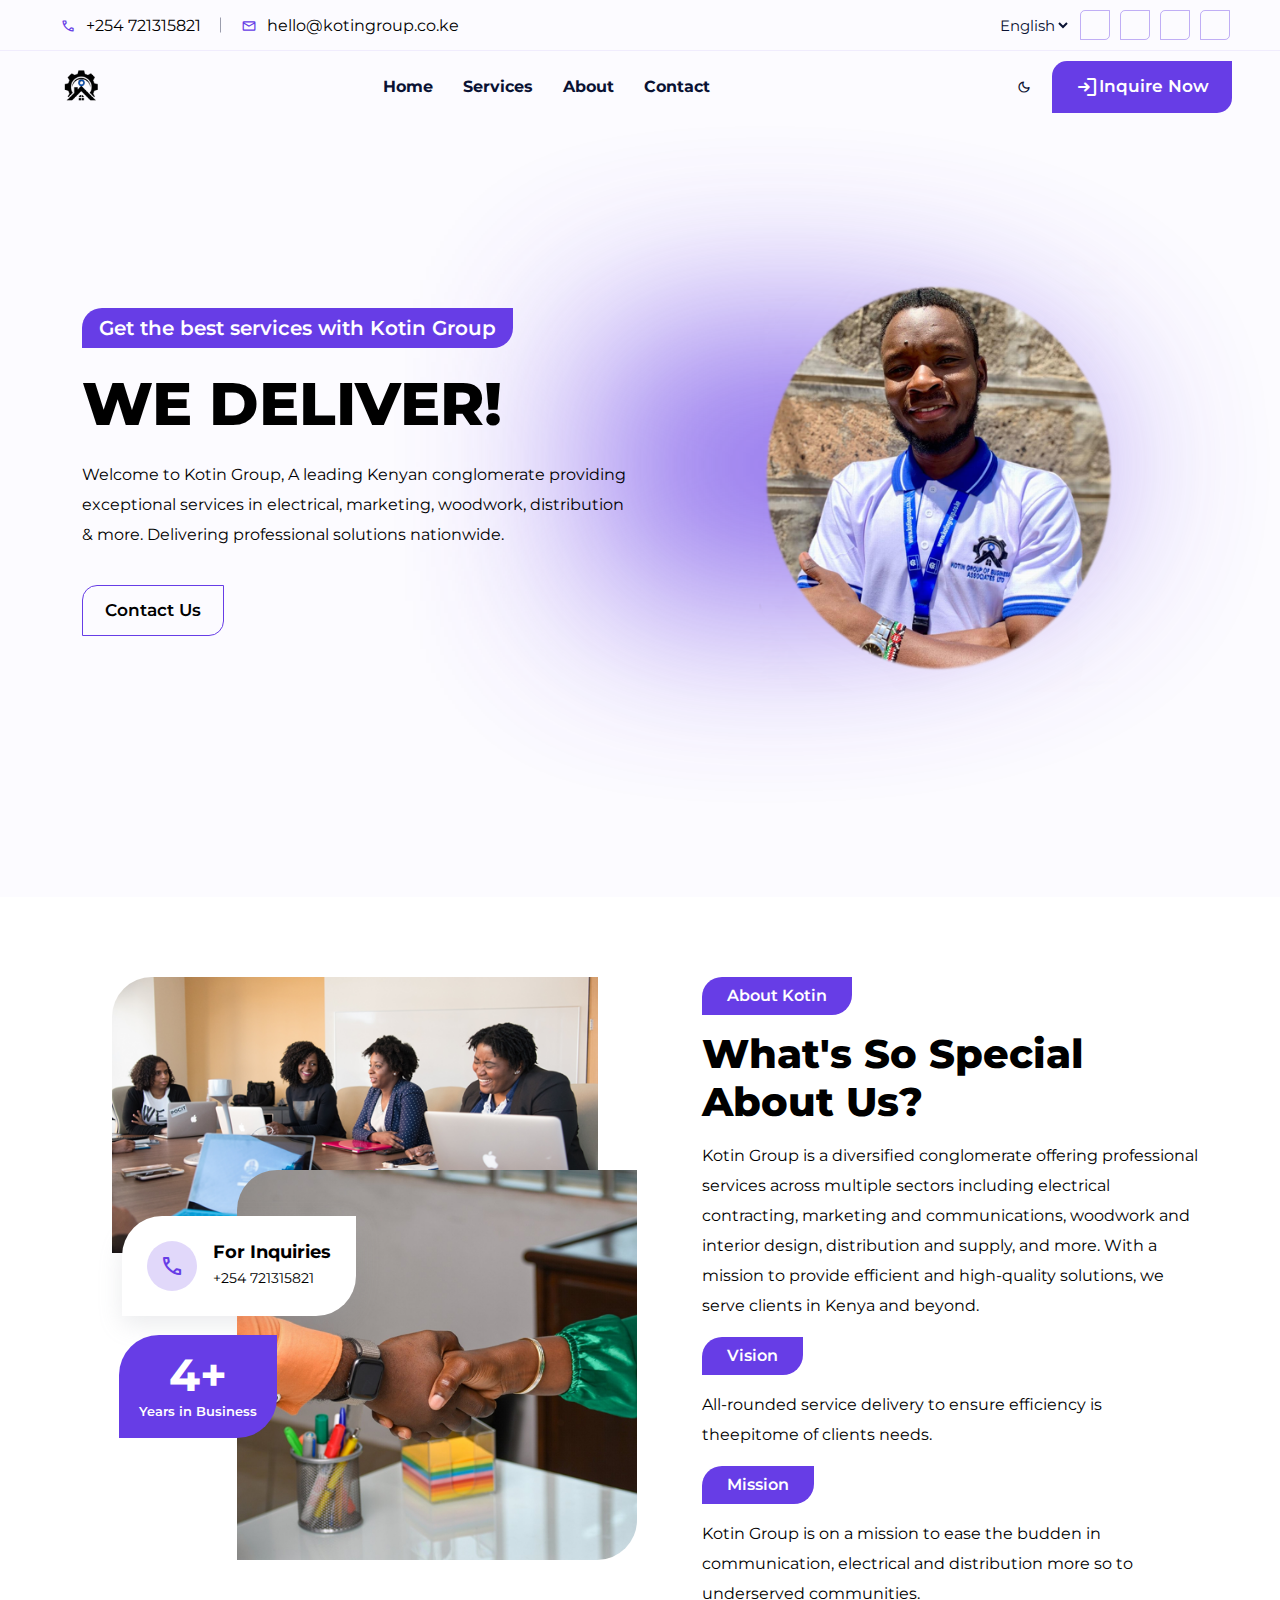
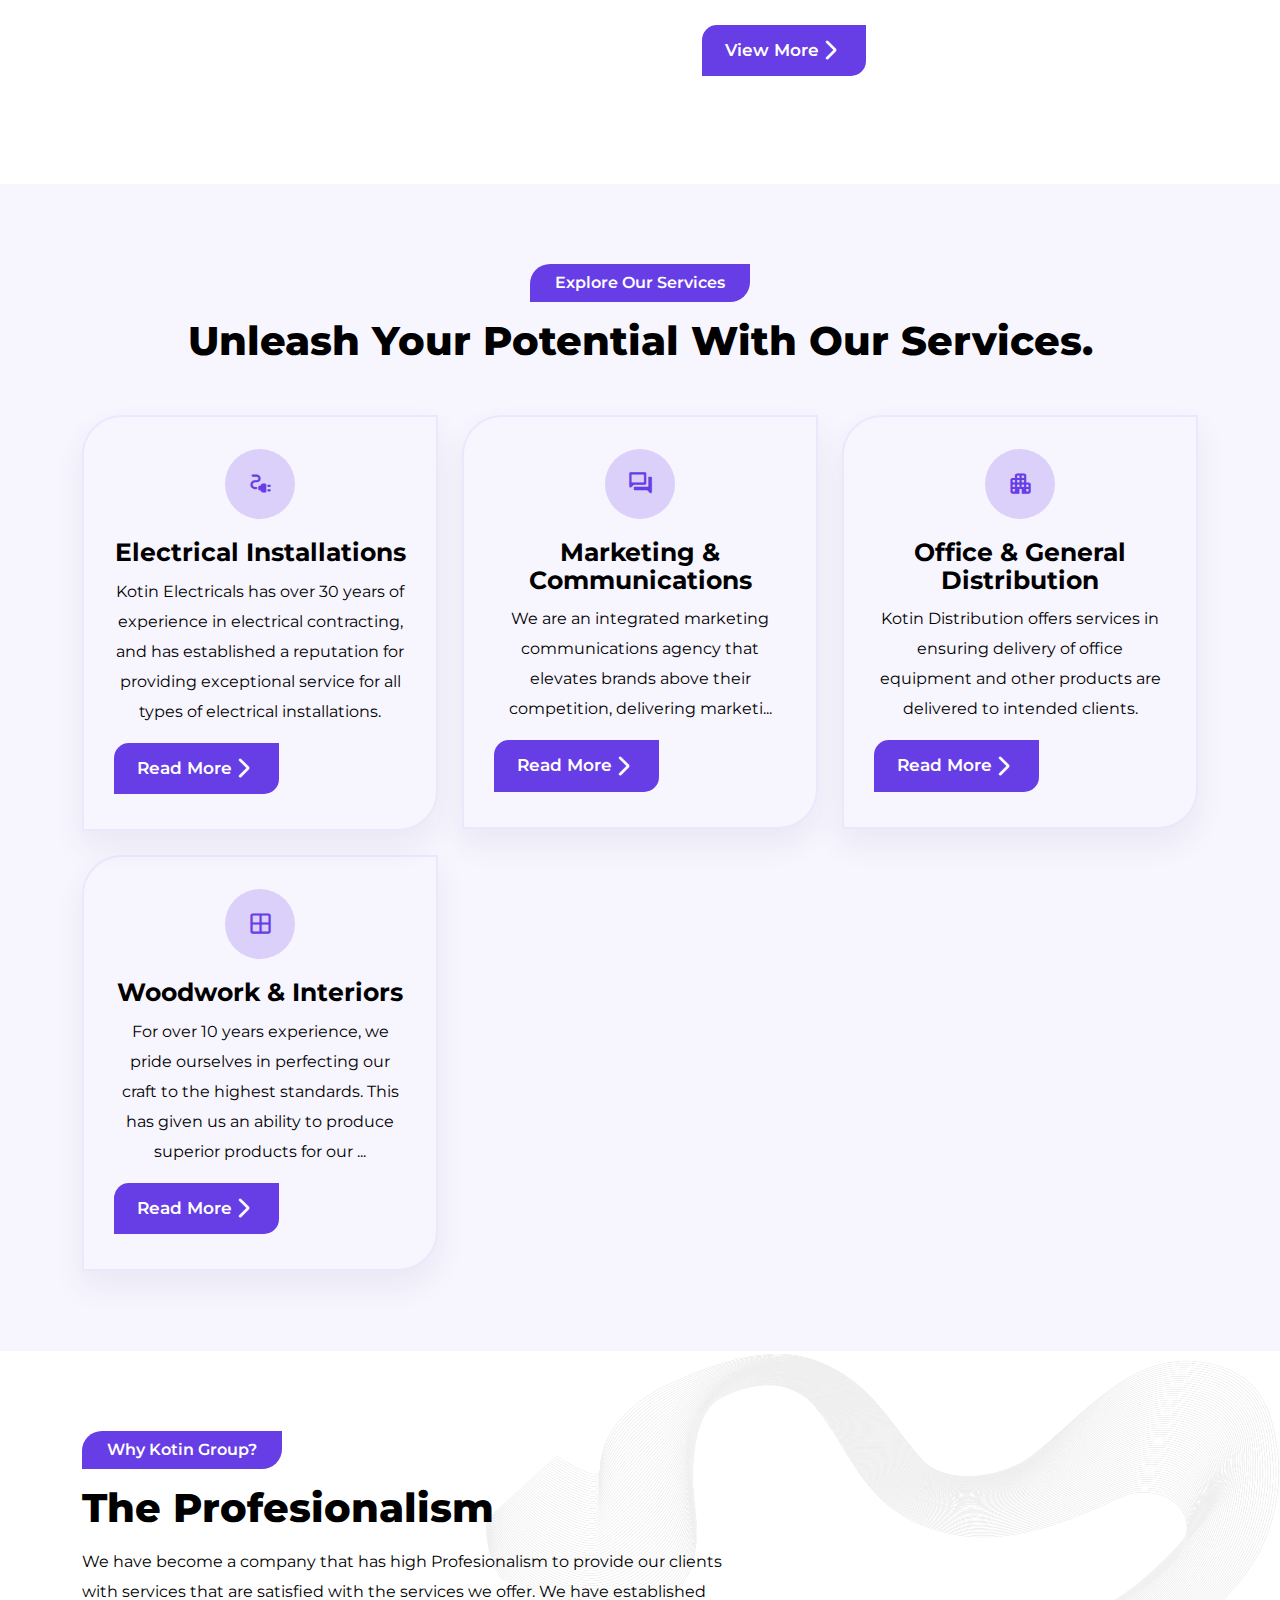
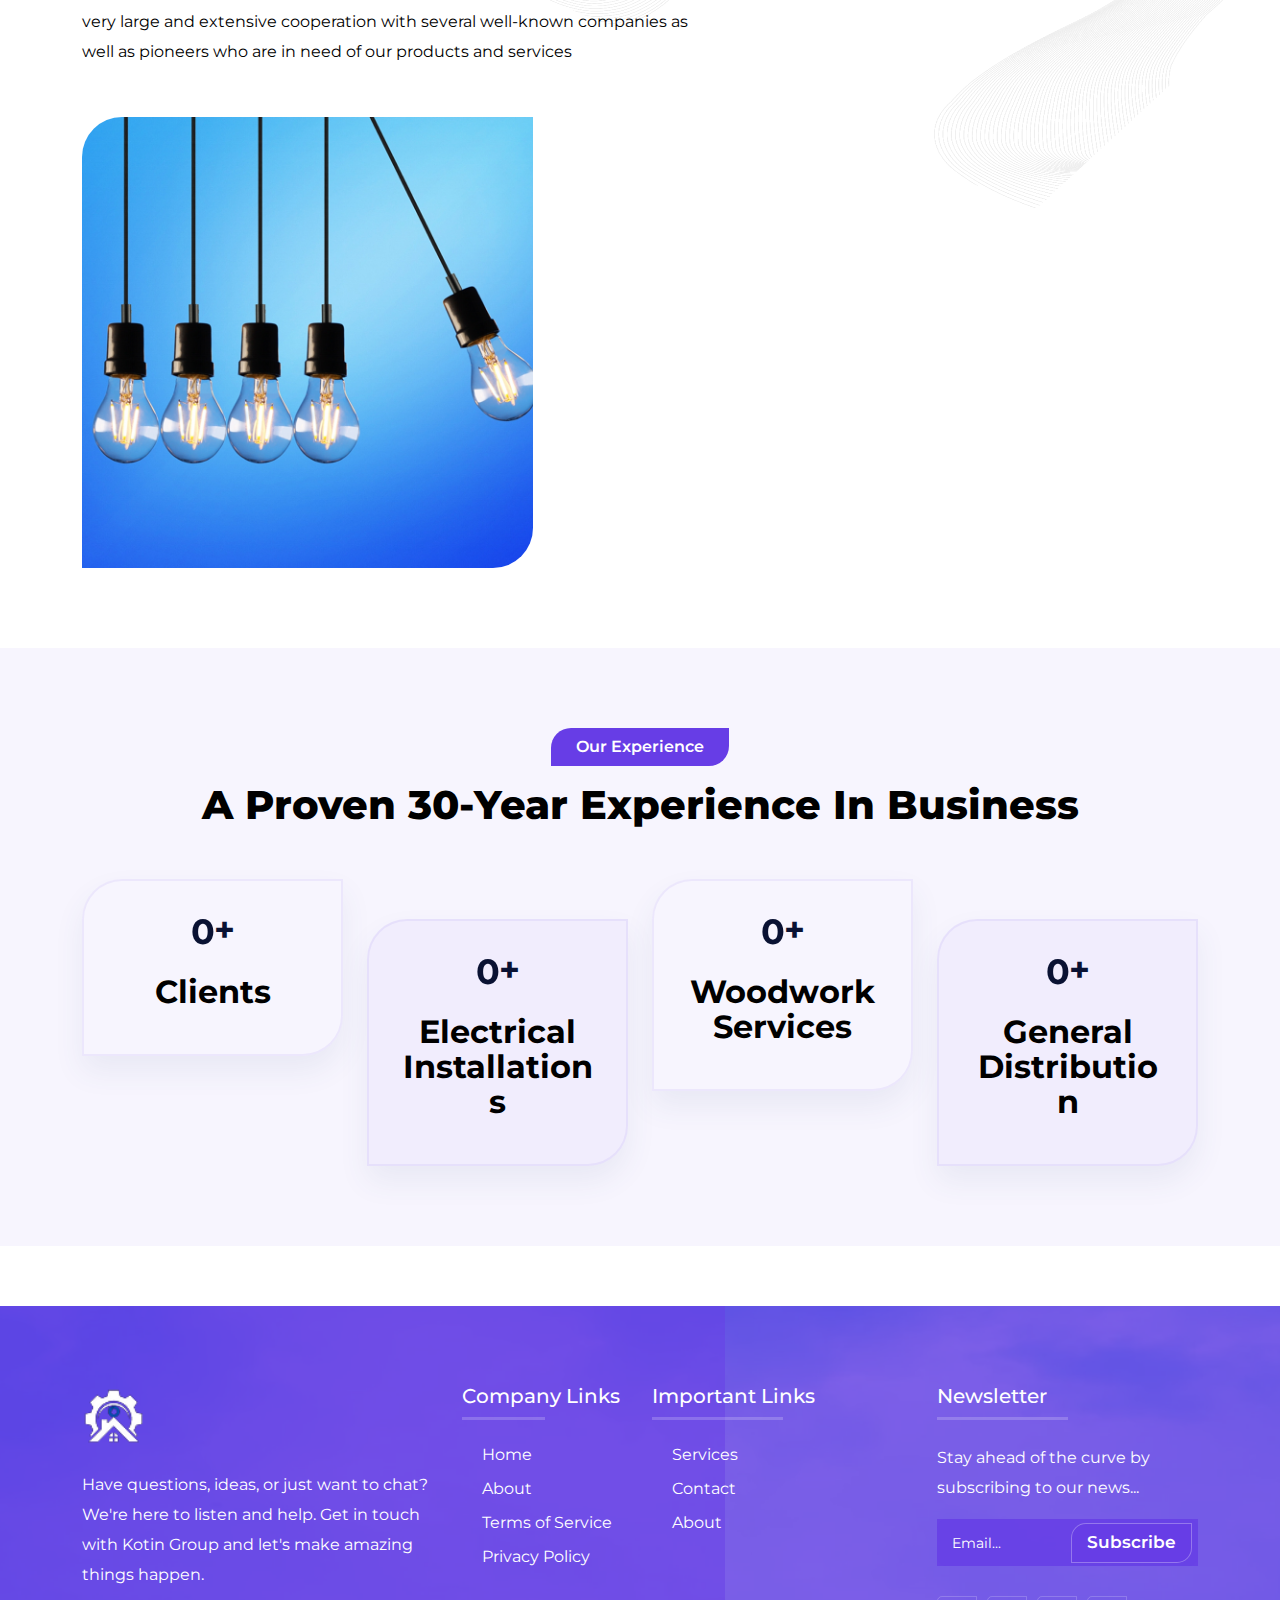
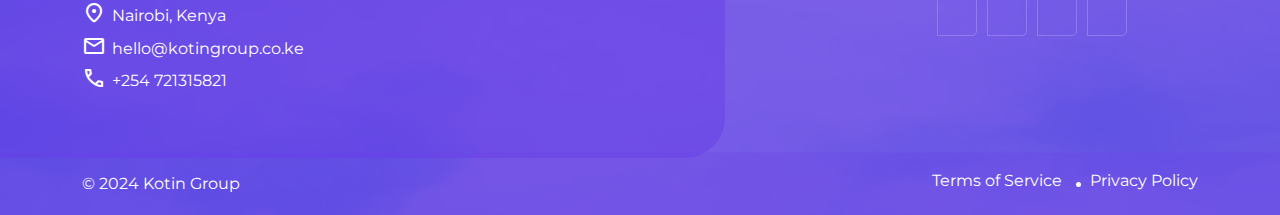
==== commit b49ea61a: "fixed icons" ====
--- a/index.html
+++ b/index.html
@@ -41,6 +41,9 @@
     <meta name="twitter:card" content="summary_large_image">
     <!-- Bootstrap CSS -->
     <link href="assets/common/css/bootstrap.min.css" rel="stylesheet">
+
+    <link rel="stylesheet"
+        href="https://fonts.googleapis.com/css2?family=Material+Symbols+Rounded:opsz,wght,FILL,GRAD@24,400,0,0" />
     <!-- <link href="assets/common/css/all.min.css" rel="stylesheet"> -->
     <!-- <link rel="stylesheet" href="assets/common/css/line-awesome.min.css"> -->
     <link rel="stylesheet" href="assets/common/css/font-awesome.css">
@@ -69,7 +72,12 @@
     <!--==================== Sidebar Overlay End ====================-->
 
     <!-- ==================== Scroll to Top End Here ==================== -->
-    <a class="scroll-top"><i class="fa fa-angle-double-up"></i></a>
+    <a class="scroll-top">
+        <span class="material-symbols-rounded">
+            keyboard_arrow_up
+        </span>
+        <!-- <i class="fa fa-angle-double-up"></i> -->
+    </a>
     <!-- ==================== Scroll to Top End Here ==================== -->
     <!--========================== Header section Start ==========================-->
     <div class="header-main-area">
@@ -79,12 +87,26 @@
                 <div class="top-header-wrapper">
                     <div class="top-contact">
                         <ul class="contact-list">
-                            <li class="contact-list__item"> <span class="contact-list__item-icon"><i
-                                        class="fa fa-phone"></i></span><a href="tel:+254 721315821"
-                                    class="contact-list__link">+254 721315821</a></li>
-                            <li class="contact-list__item"> <span class="contact-list__item-icon"><i
-                                        class="fa fa-envelope"></i></span><a href="mailto:hello@kotingroup.co.ke"
-                                    class="contact-list__link">hello@kotingroup.co.ke</a></li>
+                            <li class="contact-list__item">
+                                <span class="contact-list__item-icon material-symbols-rounded">
+                                    call
+                                </span>
+                                <!-- <span class="contact-list__item-icon">
+
+                                    <i class="fa fa-phone"></i>
+                                </span> -->
+                                <a href="tel:+254 721315821" class="contact-list__link">+254 721315821</a>
+                            </li>
+                            <li class="contact-list__item">
+                                <span class="contact-list__item-icon material-symbols-rounded">
+                                    mail
+                                </span>
+                                <!-- <span class="contact-list__item-icon">
+                                    <i class="fa fa-envelope"></i>
+                                </span> -->
+                                <a href="mailto:hello@kotingroup.co.ke"
+                                    class="contact-list__link">hello@kotingroup.co.ke</a>
+                            </li>
                         </ul>
                     </div>
                     <div class="top-button">
@@ -160,16 +182,29 @@
                                 <li></li>
                                 <li>
                                     <div class="light-dark-btn-wrap ms-1" id="light-dark-checkbox">
-                                        <i class="fa fa-moon-o mon-icon" aria-hidden="true"></i>
-                                        <i class="fa fa-sun-o sun-icon" aria-hidden="true"></i>
+                                        <span class="material-symbols-rounded sun-icon">
+                                            light_mode
+                                        </span>
+                                        <span class="material-symbols-rounded mon-icon">
+                                            dark_mode
+                                        </span>
+                                        <!-- <i class="fa fa-moon-o mon-icon" aria-hidden="true"></i>
+                                        <i class="fa fa-sun-o sun-icon" aria-hidden="true"></i> -->
                                     </div>
                                 </li>
                                 <li>
-                                    <a class='btn btn--base' href="mailto:hello@kotingroup.co.ke"><i
-                                            class="fa fa-sign-in" aria-hidden="true"></i> Inquire Now</a>
+                                    <a class='btn btn--base' href="mailto:hello@kotingroup.co.ke">
+                                        <span class="material-symbols-rounded">
+                                            login
+                                        </span>
+                                        <!-- <i class="fa fa-sign-in" aria-hidden="true"></i>  -->
+                                        Inquire Now</a>
                                 </li>
                                 <li>
-                                    <i class="fa fa-bars sidebar-menu-show-hide"></i>
+                                    <span class="material-symbols-rounded sidebar-menu-show-hide">
+                                        menu
+                                    </span>
+                                    <!-- <i class="fa fa-bars sidebar-menu-show-hide"></i> -->
                                 </li>
                             </ul>
                         </div>
@@ -194,7 +229,10 @@
                             alt="Laravel"></a>
                 </div>
             </div>
-            <i class="fa fa-times close-hide-show"></i>
+            <span class="material-symbols-rounded close-hide-show">
+                close
+            </span>
+            <!-- <i class="fa fa-times close-hide-show"></i> -->
         </div>
         <ul class="sidebar-menu-list">
             <!-- <li class="sidebar-menu-list__item ">
@@ -266,8 +304,12 @@
                             target="blank" class="btn btn--base me-2 mb-2">
                             Get Started <i class="fa-sharp fa fa-arrow-right"></i>
                         </a> -->
-                        <a href="/contact" class="btn btn--base outline mb-2">
-                            Contact Us <i class="fa fa-phone" aria-hidden="true"></i>
+                        <a href="/contact.html" class="btn btn--base outline mb-2">
+                            Contact Us
+                            <!-- <span class="material-symbols-rounded">
+                                call
+                            </span> -->
+                            <!-- <i class="fa fa-phone" aria-hidden="true"></i> -->
                         </a>
                     </div>
                 </div>
@@ -295,7 +337,10 @@
                                 alt="image2">
 
                             <div class="about-contact d-flex align-items-center">
-                                <i class="fa fa-phone"></i>
+                                <span class="material-symbols-rounded">
+                                    call
+                                </span>
+                                <!-- <i class="fa fa-phone"></i> -->
                                 <div class="ms-3">
                                     <h4>For Inquiries</h4>
                                     <a href="tel:+254 721315821">+254 721315821</a>
@@ -342,7 +387,12 @@
                             </p>
                             <div class="about-bottom">
                                 <a href="/about.html" class="btn btn--base me-3 mb-2">
-                                    View More <i class="fa fa-angle-double-right"></i> </a>
+                                    View More
+                                    <span class="material-symbols-rounded">
+                                        arrow_forward_ios
+                                    </span>
+                                    <!-- <i class="fa fa-angle-double-right"></i> -->
+                                </a>
                             </div>
                         </div>
                     </div>
@@ -374,7 +424,10 @@
 
                     <div class="service">
                         <div class="service__icon">
-                            <i class="fa fa-plug" aria-hidden="true"></i>
+                            <span class="material-symbols-rounded">
+                                electrical_services
+                            </span>
+                            <!-- <i class="fa fa-plug" aria-hidden="true"></i> -->
                         </div>
                         <div class="service__content mb-3">
                             <h3 class="title">
@@ -388,8 +441,12 @@
                         </div>
                         <div class="service-bottom-wrap d-flex justify-content-between align-items-center">
                             <!-- <p class="price-service">From Ksh 5,000.00</p> -->
-                            <a href="services/electrical_installations.html" class="btn btn--base"> Read More <i
-                                    class="fa fa-arrow-right"></i></a>
+                            <a href="services/electrical_installations.html" class="btn btn--base"> Read More
+                                <span class="material-symbols-rounded">
+                                    arrow_forward_ios
+                                </span>
+                                <!-- <i class="fa fa-arrow-right"></i> -->
+                            </a>
                         </div>
                     </div>
                 </div>
@@ -397,7 +454,10 @@
 
                     <div class="service">
                         <div class="service__icon">
-                            <i class="fa fa-comments-o"></i>
+                            <span class="material-symbols-rounded">
+                                forum
+                            </span>
+                            <!-- <i class="fa fa-comments-o"></i> -->
                         </div>
                         <div class="service__content mb-3">
                             <h3 class="title">
@@ -412,8 +472,12 @@
                         </div>
                         <div class="service-bottom-wrap d-flex justify-content-between align-items-center">
                             <!--<p class="price-service">From Ksh 10,000.00</p>-->
-                            <a href="services/marketing_and_communications.html" class="btn btn--base"> Read More <i
-                                    class="fa fa-arrow-right"></i></a>
+                            <a href="services/marketing_and_communications.html" class="btn btn--base"> Read More
+                                <span class="material-symbols-rounded">
+                                    arrow_forward_ios
+                                </span>
+                                <!-- <i class="fa fa-arrow-right"></i> -->
+                            </a>
                         </div>
                     </div>
                 </div>
@@ -421,7 +485,10 @@
 
                     <div class="service">
                         <div class="service__icon">
-                            <i class="fa fa-building-o" aria-hidden="true"></i>
+                            <span class="material-symbols-rounded">
+                                apartment
+                            </span>
+                            <!-- <i class="fa fa-building-o" aria-hidden="true"></i> -->
                         </div>
                         <div class="service__content mb-3">
                             <h3 class="title">
@@ -434,8 +501,12 @@
                         </div>
                         <div class="service-bottom-wrap d-flex justify-content-between align-items-center">
                             <!--<p class="price-service">From Ksh 15,000.00</p>-->
-                            <a href="services/office_and_general_distribution.html" class="btn btn--base"> Read More <i
-                                    class="fa fa-arrow-right"></i></a>
+                            <a href="services/office_and_general_distribution.html" class="btn btn--base"> Read More
+                                <span class="material-symbols-rounded">
+                                    arrow_forward_ios
+                                </span>
+                                <!-- <i class="fa fa-arrow-right"></i> -->
+                            </a>
                         </div>
                     </div>
                 </div>
@@ -443,7 +514,10 @@
 
                     <div class="service">
                         <div class="service__icon">
-                            <i class="fa fa-pencil"></i>
+                            <span class="material-symbols-rounded">
+                                window
+                            </span>
+                            <!-- <i class="fa fa-pencil"></i> -->
                         </div>
                         <div class="service__content mb-3">
                             <h3 class="title">
@@ -459,7 +533,12 @@
                         <div class="service-bottom-wrap d-flex justify-content-between align-items-center">
                             <!--<p class="price-service">From Ksh 5,000.00</p>-->
                             <a href="services/woodwork_and_interiors.html" class="btn btn--base"> Read
-                                More <i class="fa fa-arrow-right"></i></a>
+                                More
+                                <span class="material-symbols-rounded">
+                                    arrow_forward_ios
+                                </span>
+                                <!-- <i class="fa fa-arrow-right"></i> -->
+                            </a>
                         </div>
                     </div>
                 </div>
@@ -1229,7 +1308,10 @@
                             <ul class="footer-contact-menu">
                                 <li class="footer-contact-menu__item">
                                     <div class="footer-contact-menu__item-icon">
-                                        <i class="fa fa-map-marker"></i>
+                                        <span class="material-symbols-rounded">
+                                            location_on
+                                        </span>
+                                        <!-- <i class="fa fa-map-marker"></i> -->
                                     </div>
                                     <div class="footer-contact-menu__item-content">
                                         <p>Nairobi, Kenya</p>
@@ -1237,7 +1319,10 @@
                                 </li>
                                 <li class="footer-contact-menu__item">
                                     <div class="footer-contact-menu__item-icon">
-                                        <i class="fa fa-envelope"></i>
+                                        <span class="material-symbols-rounded">
+                                            mail
+                                        </span>
+                                        <!-- <i class="fa fa-envelope"></i> -->
                                     </div>
                                     <div class="footer-contact-menu__item-content">
                                         <p>hello@kotingroup.co.ke</p>
@@ -1245,7 +1330,10 @@
                                 </li>
                                 <li class="footer-contact-menu__item">
                                     <div class="footer-contact-menu__item-icon">
-                                        <i class="fa fa-phone"></i>
+                                        <span class="material-symbols-rounded">
+                                            call
+                                        </span>
+                                        <!-- <i class="fa fa-phone"></i> -->
                                     </div>
                                     <div class="footer-contact-menu__item-content">
                                         <p>+254 721315821</p>
@@ -1258,7 +1346,9 @@
                         <div class="footer-item">
                             <h5 class="footer-item__title">Company Links</h5>
                             <ul class="footer-menu">
-                                <li class="footer-menu__item"><a href="/" class="footer-menu__link">Home</a></li>
+                                <li class="footer-menu__item"><a href="/" class="footer-menu__link">
+
+                                        Home</a></li>
                                 <li class="footer-menu__item"><a href="/about.html" class="footer-menu__link">About</a>
                                 </li>
                                 <!-- <li class="footer-menu__item"><a href=""
--- a/assets/presets/default/css/main.css
+++ b/assets/presets/default/css/main.css
@@ -1,25 +1,26 @@
 @import url("https://fonts.googleapis.com/css2?family=Montserrat:wght@400;500;600;700;800;900&display=swap");
+
 /*================ Css Variables Start ===============*/
 :root {
-  /* === Font Family === */
+    /* === Font Family === */
     --heading-font: "Montserrat", sans-serif;
     --body-font: "Montserrat", sans-serif;
-  /* === TypoGraphy ===*/
+    /* === TypoGraphy ===*/
     --heading-one: clamp(1.5rem, 2.8vw + 1rem, 3.75rem);
     --heading-two: clamp(1.375rem, 1.7vw + 1rem, 2.5rem);
     --heading-three: clamp(1.25rem, .8vw + 1rem, 1.875rem);
     --heading-four: clamp(1.125rem, .5vw + 1rem, 1.5rem);
     --heading-five: clamp(1.0625rem, .3vw + 1rem, 1.25rem);
     --heading-six: 1rem;
-  /* ======================== Color Variables Start ===========================*/
-  /*== White Color ==*/
+    /* ======================== Color Variables Start ===========================*/
+    /*== White Color ==*/
     --white: 0 0% 100%;
-  /*== Light Color ==*/
+    /*== Light Color ==*/
     --light-h: 0;
     --light-s: 0%;
     --light-l: 78%;
     --light: var(--light-h) var(--light-s) var(--light-l);
-  /*== Black Color ==*/
+    /*== Black Color ==*/
     --black-h: 0;
     --black-s: 0%;
     --black-l: 0%;
@@ -29,24 +30,24 @@
     --border-color: 0 0% 88%;
     --body-background: 0 0% 100%;
     --section-bg: 208 100% 97%;
-  /*================================ Border-radius ===============================*/
+    /*================================ Border-radius ===============================*/
     --border-radius: 40px 0px 40px;
     --border-radius-sm: 5px 0px 5px;
-  /*================================ Box Shadow Start ===============================*/
+    /*================================ Box Shadow Start ===============================*/
     --header-box-shadow: 0px -1px 15px 3px hsl(var(--black) /.3);
     --mobile-box-shadow: 0px -1px 5px 0px hsl(var(--black) /.92);
     --box-shadow: 0px 2px 15px hsl(var(--black) /.05);
-  /* ================================ Base Light Color =============================== */
+    /* ================================ Base Light Color =============================== */
     --base-light-h: 152;
     --base-light-s: 100%;
     --base-light-l: 50%;
     --base-light: var(--base-light-h) var(--base-light-s) var(--base-light-l);
-  /*========================= Base Color =============================*/
+    /*========================= Base Color =============================*/
     --base-h: 255;
     --base-s: 77%;
     --base-l: 57%;
     --base: var(--base-h) var(--base-s) var(--base-l);
-  /*== Base Darken ==*/
+    /*== Base Darken ==*/
     --base-d-100: var(--base-h) var(--base-s) calc(var(--base-l) - var(--base-l) * 0.1);
     --base-d-200: var(--base-h) var(--base-s) calc(var(--base-l) - var(--base-l) * 0.2);
     --base-d-300: var(--base-h) var(--base-s) calc(var(--base-l) - var(--base-l) * 0.3);
@@ -58,7 +59,7 @@
     --base-d-800: var(--base-h) var(--base-s) calc(var(--base-l) - var(--base-l) * 0.8);
     --base-d-800: var(--base-h) var(--base-s) calc(var(--base-l) - var(--base-l) * 0.8);
     --base-d-900: var(--base-h) var(--base-s) calc(var(--base-l) - var(--base-l) * 0.9);
-  /*== Base Lighten ==*/
+    /*== Base Lighten ==*/
     --base-l-100: var(--base-h) calc(var(--base-s)) calc(var(--base-l) + (100% - var(--base-l)) * 0.1);
     --base-l-200: var(--base-h) calc(var(--base-s)) calc(var(--base-l) + (100% - var(--base-l)) * 0.2);
     --base-l-300: var(--base-h) calc(var(--base-s)) calc(var(--base-l) + (100% - var(--base-l)) * 0.3);
@@ -68,13 +69,13 @@
     --base-l-700: var(--base-h) calc(var(--base-s)) calc(var(--base-l) + (100% - var(--base-l)) * 0.7);
     --base-l-800: var(--base-h) calc(var(--base-s)) calc(var(--base-l) + (100% - var(--base-l)) * 0.8);
     --base-l-900: var(--base-h) calc(var(--base-s)) calc(var(--base-l) + (100% - var(--base-l)) * 0.9);
-    --background-gradient: linear-gradient(45deg, hsl(var( --base)), hsl(var(--base-two)));
-  /*========================= Base Two Color =============================*/
+    --background-gradient: linear-gradient(45deg, hsl(var(--base)), hsl(var(--base-two)));
+    /*========================= Base Two Color =============================*/
     --base-two-h: 39;
     --base-two-s: 83%;
     --base-two-l: 67%;
     --base-two: var(--base-two-h) var(--base-two-s) var(--base-two-l);
-  /*== Base Two Darken ==*/
+    /*== Base Two Darken ==*/
     --base-two-d-100: var(--base-two-h) var(--base-two-s) calc(var(--base-two-l) - var(--base-two-l) * 0.05);
     --base-two-d-200: var(--base-two-h) var(--base-two-s) calc(var(--base-two-l) - var(--base-two-l) * 0.1);
     --base-two-d-300: var(--base-two-h) var(--base-two-s) calc(var(--base-two-l) - var(--base-two-l) * 0.2);
@@ -84,7 +85,7 @@
     --base-two-d-700: var(--base-two-h) var(--base-two-s) calc(var(--base-two-l) - var(--base-two-l) * 0.6);
     --base-two-d-800: var(--base-two-h) var(--base-two-s) calc(var(--base-two-l) - var(--base-two-l) * 0.7);
     --base-two-d-900: var(--base-two-h) var(--base-two-s) calc(var(--base-two-l) - var(--base-two-l) * 0.8);
-  /*=== Base Two Lighten ===*/
+    /*=== Base Two Lighten ===*/
     --base-two-l-100: var(--base-two-h) calc(var(--base-two-s)) calc(var(--base-two-l) + (100% - var(--base-two-l)) * 0.05);
     --base-two-l-200: var(--base-two-h) calc(var(--base-two-s)) calc(var(--base-two-l) + (100% - var(--base-two-l)) * 0.1);
     --base-two-l-300: var(--base-two-h) calc(var(--base-two-s)) calc(var(--base-two-l) + (100% - var(--base-two-l)) * 0.2);
@@ -94,7 +95,7 @@
     --base-two-l-700: var(--base-two-h) calc(var(--base-two-s)) calc(var(--base-two-l) + (100% - var(--base-two-l)) * 0.6);
     --base-two-l-800: var(--base-two-h) calc(var(--base-two-s)) calc(var(--base-two-l) + (100% - var(--base-two-l)) * 0.7);
     --base-two-l-900: var(--base-two-h) calc(var(--base-two-s)) calc(var(--base-two-l) + (100% - var(--base-two-l)) * 0.8);
-  /*=== Dark Color ===*/
+    /*=== Dark Color ===*/
     --dark-h: 228;
     --dark-s: 67%;
     --dark-l: 12%;
@@ -111,167 +112,172 @@
     --dark-l-400: var(--dark-h) calc(var(--dark-s)) calc(var(--dark-l) + (100% - var(--dark-l)) * 0.4);
     --dark-l-500: var(--dark-h) calc(var(--dark-s)) calc(var(--dark-l) + (100% - var(--dark-l)) * 0.5);
     --dark-l-600: var(--dark-h) calc(var(--dark-s)) calc(var(--dark-l) + (100% - var(--dark-l)) * 0.6);
-  /*========================= Bootstrap Modifier Start ========================*/
+    /*========================= Bootstrap Modifier Start ========================*/
     --primary-h: 211;
     --primary-s: 100%;
     --primary-l: 50%;
     --primary: var(--primary-h) var(--primary-s) var(--primary-l);
-  /*=== Primary Darken ===*/
+    /*=== Primary Darken ===*/
     --primary-d-100: var(--primary-h) var(--primary-s) calc(var(--primary-l) - var(--primary-l) * 0.1);
     --primary-d-200: var(--primary-h) var(--primary-s) calc(var(--primary-l) - var(--primary-l) * 0.2);
     --primary-d-300: var(--primary-h) var(--primary-s) calc(var(--primary-l) - var(--primary-l) * 0.3);
     --primary-d-400: var(--primary-h) var(--primary-s) calc(var(--primary-l) - var(--primary-l) * 0.4);
     --primary-d-500: var(--primary-h) var(--primary-s) calc(var(--primary-l) - var(--primary-l) * 0.5);
-  /*=== primary Lighten ===*/
+    /*=== primary Lighten ===*/
     --primary-l-100: var(--primary-h) calc(var(--primary-s)) calc(var(--primary-l) + (100% - var(--primary-l)) * 0.1);
     --primary-l-200: var(--primary-h) calc(var(--primary-s)) calc(var(--primary-l) + (100% - var(--primary-l)) * 0.2);
     --primary-l-300: var(--primary-h) calc(var(--primary-s)) calc(var(--primary-l) + (100% - var(--primary-l)) * 0.3);
     --primary-l-400: var(--primary-h) calc(var(--primary-s)) calc(var(--primary-l) + (100% - var(--primary-l)) * 0.4);
     --primary-l-500: var(--primary-h) calc(var(--primary-s)) calc(var(--primary-l) + (100% - var(--primary-l)) * 0.5);
     --primary-l-600: var(--primary-h) calc(var(--primary-s)) calc(var(--primary-l) + (100% - var(--primary-l)) * 0.6);
-  /*=== Secondary Color ===*/
+    /*=== Secondary Color ===*/
     --secondary-h: 210;
     --secondary-s: 11%;
     --secondary-l: 71%;
     --secondary: var(--secondary-h) var(--secondary-s) var(--secondary-l);
-  /*=== Secondary Darken ===*/
+    /*=== Secondary Darken ===*/
     --secondary-d-100: var(--secondary-h) var(--secondary-s) calc(var(--secondary-l) - var(--secondary-l) * 0.1);
     --secondary-d-200: var(--secondary-h) var(--secondary-s) calc(var(--secondary-l) - var(--secondary-l) * 0.2);
     --secondary-d-300: var(--secondary-h) var(--secondary-s) calc(var(--secondary-l) - var(--secondary-l) * 0.3);
     --secondary-d-400: var(--secondary-h) var(--secondary-s) calc(var(--secondary-l) - var(--secondary-l) * 0.4);
     --secondary-d-500: var(--secondary-h) var(--secondary-s) calc(var(--secondary-l) - var(--secondary-l) * 0.5);
-  /*=== secondary Lighten ===*/
+    /*=== secondary Lighten ===*/
     --secondary-l-100: var(--secondary-h) calc(var(--secondary-s)) calc(var(--secondary-l) + (100% - var(--secondary-l)) * 0.1);
     --secondary-l-200: var(--secondary-h) calc(var(--secondary-s)) calc(var(--secondary-l) + (100% - var(--secondary-l)) * 0.2);
     --secondary-l-300: var(--secondary-h) calc(var(--secondary-s)) calc(var(--secondary-l) + (100% - var(--secondary-l)) * 0.3);
     --secondary-l-400: var(--secondary-h) calc(var(--secondary-s)) calc(var(--secondary-l) + (100% - var(--secondary-l)) * 0.4);
     --secondary-l-500: var(--secondary-h) calc(var(--secondary-s)) calc(var(--secondary-l) + (100% - var(--secondary-l)) * 0.5);
     --secondary-l-600: var(--secondary-h) calc(var(--secondary-s)) calc(var(--secondary-l) + (100% - var(--secondary-l)) * 0.6);
-  /*=== Success Color ===*/
+    /*=== Success Color ===*/
     --success-h: 115;
     --success-s: 100%;
     --success-l: 47%;
     --success: var(--success-h) var(--success-s) var(--success-l);
-  /*=== Success Darken ===*/
+    /*=== Success Darken ===*/
     --success-d-100: var(--success-h) var(--success-s) calc(var(--success-l) - var(--success-l) * 0.1);
     --success-d-200: var(--success-h) var(--success-s) calc(var(--success-l) - var(--success-l) * 0.2);
     --success-d-300: var(--success-h) var(--success-s) calc(var(--success-l) - var(--success-l) * 0.3);
     --success-d-400: var(--success-h) var(--success-s) calc(var(--success-l) - var(--success-l) * 0.4);
     --success-d-500: var(--success-h) var(--success-s) calc(var(--success-l) - var(--success-l) * 0.5);
-  /*=== Success Lighten ===*/
+    /*=== Success Lighten ===*/
     --success-l-100: var(--success-h) calc(var(--success-s)) calc(var(--success-l) + (100% - var(--success-l)) * 0.1);
     --success-l-200: var(--success-h) calc(var(--success-s)) calc(var(--success-l) + (100% - var(--success-l)) * 0.2);
     --success-l-300: var(--success-h) calc(var(--success-s)) calc(var(--success-l) + (100% - var(--success-l)) * 0.3);
     --success-l-400: var(--success-h) calc(var(--success-s)) calc(var(--success-l) + (100% - var(--success-l)) * 0.4);
     --success-l-500: var(--success-h) calc(var(--success-s)) calc(var(--success-l) + (100% - var(--success-l)) * 0.5);
     --success-l-600: var(--success-h) calc(var(--success-s)) calc(var(--success-l) + (100% - var(--success-l)) * 0.6);
-  /*=== Danger Color ==*/
+    /*=== Danger Color ==*/
     --danger-h: 0;
     --danger-s: 96%;
     --danger-l: 63%;
     --danger: var(--danger-h) var(--danger-s) var(--danger-l);
-  /*=== Danger Darken ===*/
+    /*=== Danger Darken ===*/
     --danger-d-100: var(--danger-h) var(--danger-s) calc(var(--danger-l) - var(--danger-l) * 0.1);
     --danger-d-200: var(--danger-h) var(--danger-s) calc(var(--danger-l) - var(--danger-l) * 0.2);
     --danger-d-300: var(--danger-h) var(--danger-s) calc(var(--danger-l) - var(--danger-l) * 0.3);
     --danger-d-400: var(--danger-h) var(--danger-s) calc(var(--danger-l) - var(--danger-l) * 0.4);
     --danger-d-500: var(--danger-h) var(--danger-s) calc(var(--danger-l) - var(--danger-l) * 0.5);
-  /*=== danger Lighten ===*/
+    /*=== danger Lighten ===*/
     --danger-l-100: var(--danger-h) calc(var(--danger-s)) calc(var(--danger-l) + (100% - var(--danger-l)) * 0.1);
     --danger-l-200: var(--danger-h) calc(var(--danger-s)) calc(var(--danger-l) + (100% - var(--danger-l)) * 0.2);
     --danger-l-300: var(--danger-h) calc(var(--danger-s)) calc(var(--danger-l) + (100% - var(--danger-l)) * 0.3);
     --danger-l-400: var(--danger-h) calc(var(--danger-s)) calc(var(--danger-l) + (100% - var(--danger-l)) * 0.4);
     --danger-l-500: var(--danger-h) calc(var(--danger-s)) calc(var(--danger-l) + (100% - var(--danger-l)) * 0.5);
     --danger-l-600: var(--danger-h) calc(var(--danger-s)) calc(var(--danger-l) + (100% - var(--danger-l)) * 0.6);
-  /*=== Warning Color ===*/
+    /*=== Warning Color ===*/
     --warning-h: 29;
     --warning-s: 88%;
     --warning-l: 59%;
     --warning: var(--warning-h) var(--warning-s) var(--warning-l);
-  /*=== Warning Darken ===*/
+    /*=== Warning Darken ===*/
     --warning-d-100: var(--warning-h) var(--warning-s) calc(var(--warning-l) - var(--warning-l) * 0.1);
     --warning-d-200: var(--warning-h) var(--warning-s) calc(var(--warning-l) - var(--warning-l) * 0.2);
     --warning-d-300: var(--warning-h) var(--warning-s) calc(var(--warning-l) - var(--warning-l) * 0.3);
     --warning-d-400: var(--warning-h) var(--warning-s) calc(var(--warning-l) - var(--warning-l) * 0.4);
     --warning-d-500: var(--warning-h) var(--warning-s) calc(var(--warning-l) - var(--warning-l) * 0.5);
-  /*===  Warning Lighten ===*/
+    /*===  Warning Lighten ===*/
     --warning-l-100: var(--warning-h) calc(var(--warning-s)) calc(var(--warning-l) + (100% - var(--warning-l)) * 0.1);
     --warning-l-200: var(--warning-h) calc(var(--warning-s)) calc(var(--warning-l) + (100% - var(--warning-l)) * 0.2);
     --warning-l-300: var(--warning-h) calc(var(--warning-s)) calc(var(--warning-l) + (100% - var(--warning-l)) * 0.3);
     --warning-l-400: var(--warning-h) calc(var(--warning-s)) calc(var(--warning-l) + (100% - var(--warning-l)) * 0.4);
     --warning-l-500: var(--warning-h) calc(var(--warning-s)) calc(var(--warning-l) + (100% - var(--warning-l)) * 0.5);
     --warning-l-600: var(--warning-h) calc(var(--warning-s)) calc(var(--warning-l) + (100% - var(--warning-l)) * 0.6);
-  /*=== Info Color ===*/
+    /*=== Info Color ===*/
     --info-h: 196;
     --info-s: 100%;
     --info-l: 50%;
     --info: var(--info-h) var(--info-s) var(--info-l);
-  /*=== Info Darken ===*/
+    /*=== Info Darken ===*/
     --info-d-100: var(--info-h) var(--info-s) calc(var(--info-l) - var(--info-l) * 0.1);
     --info-d-200: var(--info-h) var(--info-s) calc(var(--info-l) - var(--info-l) * 0.2);
     --info-d-300: var(--info-h) var(--info-s) calc(var(--info-l) - var(--info-l) * 0.3);
     --info-d-400: var(--info-h) var(--info-s) calc(var(--info-l) - var(--info-l) * 0.4);
     --info-d-500: var(--info-h) var(--info-s) calc(var(--info-l) - var(--info-l) * 0.5);
-  /*=== nfo Lighten ===*/
+    /*=== nfo Lighten ===*/
     --info-l-100: var(--info-h) calc(var(--info-s)) calc(var(--info-l) + (100% - var(--info-l)) * 0.1);
     --info-l-200: var(--info-h) calc(var(--info-s)) calc(var(--info-l) + (100% - var(--info-l)) * 0.2);
     --info-l-300: var(--info-h) calc(var(--info-s)) calc(var(--info-l) + (100% - var(--info-l)) * 0.3);
     --info-l-400: var(--info-h) calc(var(--info-s)) calc(var(--info-l) + (100% - var(--info-l)) * 0.4);
     --info-l-500: var(--info-h) calc(var(--info-s)) calc(var(--info-l) + (100% - var(--info-l)) * 0.5);
     --info-l-600: var(--info-h) calc(var(--info-s)) calc(var(--info-l) + (100% - var(--info-l)) * 0.6);
-  /*=== Violet Color ===*/
+    /*=== Violet Color ===*/
     --violet-h: 251;
     --violet-s: 96%;
     --violet-l: 63%;
     --violet: var(--violet-h) var(--violet-s) var(--violet-l);
-  /*=== Violet Darken ===*/
+    /*=== Violet Darken ===*/
     --violet-d-100: var(--violet-h) var(--violet-s) calc(var(--violet-l) - var(--violet-l) * 0.1);
     --violet-d-200: var(--violet-h) var(--violet-s) calc(var(--violet-l) - var(--violet-l) * 0.2);
     --violet-d-300: var(--violet-h) var(--violet-s) calc(var(--violet-l) - var(--violet-l) * 0.3);
     --violet-d-400: var(--violet-h) var(--violet-s) calc(var(--violet-l) - var(--violet-l) * 0.4);
     --violet-d-500: var(--violet-h) var(--violet-s) calc(var(--violet-l) - var(--violet-l) * 0.5);
-  /*=== Violet Lighten ===*/
+    /*=== Violet Lighten ===*/
     --violet-l-100: var(--violet-h) calc(var(--violet-s)) calc(var(--violet-l) + (100% - var(--violet-l)) * 0.1);
     --violet-l-200: var(--violet-h) calc(var(--violet-s)) calc(var(--violet-l) + (100% - var(--violet-l)) * 0.2);
     --violet-l-300: var(--violet-h) calc(var(--violet-s)) calc(var(--violet-l) + (100% - var(--violet-l)) * 0.3);
     --violet-l-400: var(--violet-h) calc(var(--violet-s)) calc(var(--violet-l) + (100% - var(--violet-l)) * 0.4);
     --violet-l-500: var(--violet-h) calc(var(--violet-s)) calc(var(--violet-l) + (100% - var(--violet-l)) * 0.5);
     --violet-l-600: var(--violet-h) calc(var(--violet-s)) calc(var(--violet-l) + (100% - var(--violet-l)) * 0.6);
-  /*=== Yellow Color ===*/
+    /*=== Yellow Color ===*/
     --yellow-h: 50;
     --yellow-s: 100%;
     --yellow-l: 50%;
     --yellow: var(--yellow-h) var(--yellow-s) var(--yellow-l);
-  /*=== Yellow Darken ===*/
+    /*=== Yellow Darken ===*/
     --yellow-d-100: var(--yellow-h) var(--yellow-s) calc(var(--yellow-l) - var(--yellow-l) * 0.1);
     --yellow-d-200: var(--yellow-h) var(--yellow-s) calc(var(--yellow-l) - var(--yellow-l) * 0.2);
     --yellow-d-300: var(--yellow-h) var(--yellow-s) calc(var(--yellow-l) - var(--yellow-l) * 0.3);
     --yellow-d-400: var(--yellow-h) var(--yellow-s) calc(var(--yellow-l) - var(--yellow-l) * 0.4);
     --yellow-d-500: var(--yellow-h) var(--yellow-s) calc(var(--yellow-l) - var(--yellow-l) * 0.5);
-  /*=== yellow Lighten ===*/
+    /*=== yellow Lighten ===*/
     --yellow-l-100: var(--yellow-h) calc(var(--yellow-s)) calc(var(--yellow-l) + (100% - var(--yellow-l)) * 0.1);
     --yellow-l-200: var(--yellow-h) calc(var(--yellow-s)) calc(var(--yellow-l) + (100% - var(--yellow-l)) * 0.2);
     --yellow-l-300: var(--yellow-h) calc(var(--yellow-s)) calc(var(--yellow-l) + (100% - var(--yellow-l)) * 0.3);
     --yellow-l-400: var(--yellow-h) calc(var(--yellow-s)) calc(var(--yellow-l) + (100% - var(--yellow-l)) * 0.4);
     --yellow-l-500: var(--yellow-h) calc(var(--yellow-s)) calc(var(--yellow-l) + (100% - var(--yellow-l)) * 0.5);
     --yellow-l-600: var(--yellow-h) calc(var(--yellow-s)) calc(var(--yellow-l) + (100% - var(--yellow-l)) * 0.6);
-  /*======================= Bootstrap Modifier End ==============================*/
+    /*======================= Bootstrap Modifier End ==============================*/
 }
 
 /*==================== Color Variables End =====================*/
 /*======================= Dark variable ======================*/
 .dark {
-  /*====== Common section dark color Start =====*/
+    /*====== Common section dark color Start =====*/
     color: hsl(var(--white));
     background-color: hsl(var(--dark));
-  /** ====  Form   ===*/
-  /* ==== Dashboard ==== */
-  /* ===== Table  ====*/
-  /*=========== Common section dark color End ==========*/
-  /** ====================== Random section dark color ========================*/
-}
-
-.dark h1, .dark h2, .dark h3, .dark h4, .dark h5, .dark h6 {
+    /** ====  Form   ===*/
+    /* ==== Dashboard ==== */
+    /* ===== Table  ====*/
+    /*=========== Common section dark color End ==========*/
+    /** ====================== Random section dark color ========================*/
+}
+
+.dark h1,
+.dark h2,
+.dark h3,
+.dark h4,
+.dark h5,
+.dark h6 {
     color: hsl(var(--white));
 }
 
@@ -286,9 +292,11 @@
 .dark p {
     color: hsl(var(--white));
 }
+
 .cookies-card.dark {
     background: black;
 }
+
 .dark .header.fixed-header {
     background-color: hsl(var(--dark));
 }
@@ -300,10 +308,14 @@
 .dark .nav-item .nav-link.show[aria-expanded=true] {
     color: hsl(var(--white)) !important;
 }
-.dark input:-webkit-autofill, textarea:-webkit-autofill, select:-webkit-autofill {
+
+.dark input:-webkit-autofill,
+textarea:-webkit-autofill,
+select:-webkit-autofill {
     -webkit-box-shadow: 0 0 0px 1000px transparent inset;
     -webkit-text-fill-color: hsl(var(--white)) !important;
 }
+
 .dark .dropdown-menu li .dropdown-item {
     color: hsl(var(--white));
 }
@@ -343,10 +355,12 @@
 .dark .testimonial-item__name {
     color: hsl(var(--white));
 }
+
 .dark .dashboard_profile .sidebar-menu-list__item.active a {
     color: hsl(var(--base));
     border: transparent;
 }
+
 .dark .testimonial-item__designation {
     color: hsl(var(--white));
 }
@@ -382,6 +396,7 @@
 .dark .custom--accordion .accordion-body {
     color: hsl(var(--white)/0.6);
 }
+
 .dark .custom--accordion .accordion-button[aria-expanded=false]::after {
     color: hsl(var(--white));
 }
@@ -406,6 +421,7 @@
 .dark .form--control:focus {
     color: hsl(var(--white)/0.6);
 }
+
 .dark .form--control[type=password] {
     color: hsl(var(--white)/0.6);
 }
@@ -470,44 +486,57 @@
 .dark .sidebar-submenu-list__link {
     color: hsl(var(--white));
 }
+
 .dark .testimonial-item {
     background-color: hsl(var(--dark));
 }
+
 .dark .dashboard .pricing-plan-item .pricing-plan-item__bottom button {
     color: hsl(var(--white));
 }
+
 .dark .table thead tr th {
     background-color: hsl(var(--base)/0.05);
     color: hsl(var(--white));
 }
-.dark .custom--accordion .accordion-button[aria-expanded=false]::after, .custom--accordion .accordion-button[aria-expanded=false]::after {
+
+.dark .custom--accordion .accordion-button[aria-expanded=false]::after,
+.custom--accordion .accordion-button[aria-expanded=false]::after {
     color: hsl(var(--white)) !important;
 }
+
 .dark .table tbody tr td {
     color: hsl(var(--white));
     border: 1px solid hsl(var(--base)/0.1);
 }
+
 .dark .blog-details {
     box-shadow: 0px 2px 15px hsl(var(--black)/0.25);
 }
+
 .dark .table tbody tr td a {
     color: hsl(var(--white));
 }
+
 .dark .table tbody tr td a.btn:hover {
     color: hsl(var(--base));
 }
+
 .dark .table tbody tr td::before {
     color: hsl(var(--white));
 }
+
 .dark .modal-content {
     color: var(--bs-modal-color);
     pointer-events: auto;
     background-color: hsl(var(--dark));
 }
+
 .dark .btn-close {
     color: hsl(var(--white)) !important;
     filter: invert(1);
 }
+
 .dark .password-show-hide {
     color: hsl(var(--white)/0.5);
 }
@@ -603,23 +632,29 @@
 .dark .blog-bottom-wrap .auth-name h5 span {
     color: hsl(var(--white)/0.6);
 }
+
 .dark .dashboard_profile {
     background-color: hsl(var(--black)/0.1);
     border-radius: 30px 0 30px 0;
 }
+
 .dark .footer-area::after {
     background-color: hsl(var(--black)/0.99);
 }
+
 .dark .account-form {
     background-color: hsl(var(--black)/0.1);
     box-shadow: none;
 }
+
 .dark .dashboard-card {
     box-shadow: none;
 }
+
 .dark .contactus-form {
     background-color: hsl(var(--black)/0.1);
 }
+
 .dark .bottom-footer {
     background-color: hsl(var(--dark)/0.7);
 }
@@ -640,9 +675,11 @@
 .dark .dashboard_profile .sidebar-menu-list__link {
     color: hsl(var(--white));
 }
+
 .dark select.form--control option {
     background: hsl(var(--dark));
 }
+
 /*====================== Section Heading ====================*/
 .section-heading {
     margin-bottom: 50px;
@@ -734,7 +771,7 @@
     padding: 0 10px;
 }
 
-.slick-initialized.slick-slider .slick-slide > div {
+.slick-initialized.slick-slider .slick-slide>div {
     height: 100%;
 }
 
@@ -1396,12 +1433,13 @@
 }
 
 @media screen and (max-width: 767px) {
+
     h1,
-h2,
-h3,
-h4,
-h5,
-h6 {
+    h2,
+    h3,
+    h4,
+    h5,
+    h6 {
         margin: 0 0 10px 0;
     }
 }
@@ -1436,12 +1474,12 @@
     font-weight: 500;
 }
 
-h1 > a,
-h2 > a,
-h3 > a,
-h4 > a,
-h5 > a,
-h6 > a {
+h1>a,
+h2>a,
+h3>a,
+h4>a,
+h5>a,
+h6>a {
     font-weight: 600;
     transition: 0.2s linear;
     line-height: 1.4;
@@ -1611,7 +1649,8 @@
     color: hsl(var(--base));
 }
 
-.custom--accordion .accordion-button[aria-expanded=true]::after, .custom--accordion .accordion-button[aria-expanded=false]::after {
+.custom--accordion .accordion-button[aria-expanded=true]::after,
+.custom--accordion .accordion-button[aria-expanded=false]::after {
     font-family: "Line Awesome Free";
     font-weight: 600;
     content: "\f068";
@@ -1624,7 +1663,9 @@
 }
 
 @media screen and (max-width: 575px) {
-    .custom--accordion .accordion-button[aria-expanded=true]::after, .custom--accordion .accordion-button[aria-expanded=false]::after {
+
+    .custom--accordion .accordion-button[aria-expanded=true]::after,
+    .custom--accordion .accordion-button[aria-expanded=false]::after {
         right: -13px;
         font-size: 14px;
     }
@@ -1660,6 +1701,14 @@
     transition: 0.5s;
     font-family: var(--heading-font);
     font-size: 17px;
+
+    /* Flexbox properties for centering content */
+    display: inline-flex;
+    align-items: center;
+    justify-content: center;
+
+    /* Ensure the button takes minimum space */
+    white-space: nowrap;
 }
 
 .btn:focus {
@@ -1692,7 +1741,8 @@
     }
 }
 
-.btn:hover, .btn:focus {
+.btn:hover,
+.btn:focus {
     color: hsl(var(--white));
     border-color: transparent;
     border-radius: 15px 0px 15px;
@@ -1720,7 +1770,8 @@
     color: hsl(var(--white));
 }
 
-.btn--sm:hover, .btn--sm:focus {
+.btn--sm:hover,
+.btn--sm:focus {
     background-color: hsl(var(--white));
     border: 1px solid hsl(var(--base));
     color: hsl(var(--base));
@@ -1740,7 +1791,8 @@
     font-size: 14px;
 }
 
-.btn--ssm:hover, .btn--ssm:focus {
+.btn--ssm:hover,
+.btn--ssm:focus {
     background-color: hsl(var(--white));
     border: 1px solid hsl(var(--base));
     color: hsl(var(--base));
@@ -1783,7 +1835,8 @@
     width: 100%;
 }
 
-.btn--base:hover, .btn--base:focus {
+.btn--base:hover,
+.btn--base:focus {
     background-color: hsl(var(--white));
     border: 1px solid hsl(var(--base));
     color: hsl(var(--base));
@@ -1800,11 +1853,13 @@
     color: hsl(var(--black));
 }
 
-.btn--base.outline.hover-white-c:hover, .btn--base.outline.hover-white-c:focus {
+.btn--base.outline.hover-white-c:hover,
+.btn--base.outline.hover-white-c:focus {
     color: hsl(var(--black));
 }
 
-.btn--base.outline:hover, .btn--base.outline:focus {
+.btn--base.outline:hover,
+.btn--base.outline:focus {
     background-color: hsl(var(--base));
     color: hsl(var(--base));
 }
@@ -1818,7 +1873,8 @@
     background-color: hsl(var(--primary));
 }
 
-.btn--primary:hover, .btn--primary:focus {
+.btn--primary:hover,
+.btn--primary:focus {
     background-color: hsl(var(--primary-d-100));
 }
 
@@ -1832,7 +1888,8 @@
     color: hsl(var(--primary));
 }
 
-.btn--primary.outline:hover, .btn--primary.outline:focus {
+.btn--primary.outline:hover,
+.btn--primary.outline:focus {
     background-color: hsl(var(--primary));
     color: hsl(var(--white));
 }
@@ -1841,7 +1898,8 @@
     background-color: hsl(var(--secondary));
 }
 
-.btn--secondary:hover, .btn--secondary:focus {
+.btn--secondary:hover,
+.btn--secondary:focus {
     background-color: hsl(var(--secondary-d-100));
 }
 
@@ -1855,7 +1913,8 @@
     color: hsl(var(--secondary));
 }
 
-.btn--secondary.outline:hover, .btn--secondary.outline:focus {
+.btn--secondary.outline:hover,
+.btn--secondary.outline:focus {
     background-color: hsl(var(--secondary));
     color: hsl(var(--white));
 }
@@ -1864,7 +1923,8 @@
     background-color: hsl(var(--success));
 }
 
-.btn--success:hover, .btn--success:focus {
+.btn--success:hover,
+.btn--success:focus {
     background-color: hsl(var(--success-d-100));
 }
 
@@ -1878,7 +1938,8 @@
     color: hsl(var(--success));
 }
 
-.btn--success.outline:hover, .btn--success.outline:focus {
+.btn--success.outline:hover,
+.btn--success.outline:focus {
     background-color: hsl(var(--success));
     color: hsl(var(--white));
 }
@@ -1887,7 +1948,8 @@
     background-color: hsl(var(--danger));
 }
 
-.btn--danger:hover, .btn--danger:focus {
+.btn--danger:hover,
+.btn--danger:focus {
     background-color: hsl(var(--danger-d-100));
 }
 
@@ -1901,7 +1963,8 @@
     color: hsl(var(--danger));
 }
 
-.btn--danger.outline:hover, .btn--danger.outline:focus {
+.btn--danger.outline:hover,
+.btn--danger.outline:focus {
     background-color: hsl(var(--danger));
     color: hsl(var(--white));
 }
@@ -1910,7 +1973,8 @@
     background-color: hsl(var(--warning));
 }
 
-.btn--warning:hover, .btn--warning:focus {
+.btn--warning:hover,
+.btn--warning:focus {
     background-color: hsl(var(--warning-d-100));
 }
 
@@ -1924,7 +1988,8 @@
     color: hsl(var(--warning));
 }
 
-.btn--warning.outline:hover, .btn--warning.outline:focus {
+.btn--warning.outline:hover,
+.btn--warning.outline:focus {
     background-color: hsl(var(--warning));
     color: hsl(var(--white));
 }
@@ -1933,7 +1998,8 @@
     background-color: hsl(var(--info));
 }
 
-.btn--info:hover, .btn--info:focus {
+.btn--info:hover,
+.btn--info:focus {
     background-color: hsl(var(--info-d-100));
 }
 
@@ -1947,7 +2013,8 @@
     color: hsl(var(--info));
 }
 
-.btn--info.outline:hover, .btn--info.outline:focus {
+.btn--info.outline:hover,
+.btn--info.outline:focus {
     background-color: hsl(var(--info));
     color: hsl(var(--white));
 }
@@ -1956,7 +2023,8 @@
     background-color: hsl(var(--violet));
 }
 
-.btn--violet:hover, .btn--violet:focus {
+.btn--violet:hover,
+.btn--violet:focus {
     background-color: hsl(var(--violet-d-100));
 }
 
@@ -1970,7 +2038,8 @@
     color: hsl(var(--violet));
 }
 
-.btn--violet.outline:hover, .btn--violet.outline:focus {
+.btn--violet.outline:hover,
+.btn--violet.outline:focus {
     background-color: hsl(var(--violet));
     color: hsl(var(--white));
 }
@@ -2043,7 +2112,8 @@
     background-color: hsl(var(--base)/0.05);
 }
 
-.form--control:disabled, .form--control[readonly] {
+.form--control:disabled,
+.form--control[readonly] {
     background-color: hsl(var(--base)/.2);
     opacity: 1;
     border: 0;
@@ -2086,12 +2156,17 @@
     padding: 15px;
 }
 
-input:-webkit-autofill, input:-webkit-autofill:hover, input:-webkit-autofill:focus, input:-webkit-autofill:active {
+input:-webkit-autofill,
+input:-webkit-autofill:hover,
+input:-webkit-autofill:focus,
+input:-webkit-autofill:active {
     -webkit-transition: background-color 5000s ease-in-out 0s;
     transition: background-color 5000s ease-in-out 0s;
 }
 
-input:-webkit-autofill, textarea:-webkit-autofill, select:-webkit-autofill {
+input:-webkit-autofill,
+textarea:-webkit-autofill,
+select:-webkit-autofill {
     -webkit-box-shadow: 0 0 0px 1000px transparent inset;
     -webkit-text-fill-color: hsl(var(--dark)) !important;
 }
@@ -2222,6 +2297,7 @@
         font-size: 15px;
     }
 }
+
 /*==========  Custom Radion Design ============*/
 .form--radio .form-check-input {
     box-shadow: none;
@@ -2512,7 +2588,8 @@
     color: hsl(var(--black));
 }
 
-.pagination .page-item .page-link.active, .pagination .page-item .page-link:hover {
+.pagination .page-item .page-link.active,
+.pagination .page-item .page-link:hover {
     background-color: hsl(var(--base));
     color: hsl(var(--white));
 }
@@ -2773,6 +2850,7 @@
         display: block;
     }
 }
+
 /*================== Tab Content =============*/
 .custom--tab {
     justify-content: center;
@@ -2903,7 +2981,7 @@
     border: 1px solid hsl(var(--base));
 }
 
-.input--floating .form--control:focus ~ .form--label {
+.input--floating .form--control:focus~.form--label {
     top: 0;
     left: 15px;
     z-index: 5;
@@ -2923,7 +3001,7 @@
     font-size: 13px;
 }
 
-.input--floating .form--control:not(:placeholder-shown).form--control:not(:focus) ~ .form--label {
+.input--floating .form--control:not(:placeholder-shown).form--control:not(:focus)~.form--label {
     top: 0;
     left: 15px;
     z-index: 9;
@@ -2959,7 +3037,7 @@
     z-index: -1;
 }
 
-select.form-control.form--control:has(option) ~ .form--label {
+select.form-control.form--control:has(option)~.form--label {
     top: 0% !important;
 }
 
@@ -3080,6 +3158,7 @@
         font-size: 15px !important;
     }
 }
+
 /*========================= Desktop Device Start =========================*/
 @media (min-width: 992px) {
     .nav-menu {
@@ -3120,7 +3199,7 @@
         position: relative;
         cursor: pointer;
         text-transform: capitalize;
-    /* ======================== Style two ================*/
+        /* ======================== Style two ================*/
     }
 
     .nav-menu .nav-item .nav-link.active {
@@ -3192,7 +3271,8 @@
         transition: 0.3s;
     }
 
-    .dropdown-menu__link:focus, .dropdown-menu__link:hover {
+    .dropdown-menu__link:focus,
+    .dropdown-menu__link:hover {
         color: hsl(var(--white));
         background-color: hsl(var(--base));
     }
@@ -3210,6 +3290,7 @@
         transform: scaleY(1);
     }
 }
+
 /*============================== Small Device =======================*/
 @media screen and (max-width: 991px) {
     .body-overlay.show {
@@ -3236,7 +3317,7 @@
         border-bottom: none;
     }
 
-    .nav-item:last-child > a {
+    .nav-item:last-child>a {
         border-bottom: 0;
         margin-top: 10px;
     }
@@ -3298,7 +3379,8 @@
         color: hsl(var(--dark));
     }
 
-    .dropdown-menu li .dropdown-item:hover, .dropdown-menu li .dropdown-item:focus {
+    .dropdown-menu li .dropdown-item:hover,
+    .dropdown-menu li .dropdown-item:focus {
         color: hsl(var(--white));
     }
 }
@@ -3434,6 +3516,7 @@
         padding: 0px 12px;
     }
 }
+
 @media screen and (max-width: 1199px) {
     .header-wrapper .menu-wrapper ul.main-menu a {
         padding: 0px 9px;
@@ -3641,6 +3724,14 @@
     padding: 2px 20px 0px;
     position: relative;
     color: hsl(var(--white));
+
+    /* Flexbox properties for centering content */
+    display: inline-flex;
+    align-items: center;
+    justify-content: center;
+
+    /* Ensure the button takes minimum space */
+    white-space: nowrap;
 }
 
 .contact-list__item:last-child::before {
@@ -3793,45 +3884,60 @@
     right: 0;
     height: 100%;
     margin: auto;
-    width: 90vw; 
+    width: 90vw;
     z-index: -1;
 }
-  
-  .line {
+
+.line {
     position: absolute;
     width: 1px;
     height: 100%;
     top: 0;
     left: 50%;
     background: hsl(var(--base)/.02);
-    overflow: hidden; }
-    .line::after {
-      content: '';
-      display: block;
-      position: absolute;
-      height: 15vh;
-      width: 100%;
-      top: -50%;
-      left: 0;
-      background: linear-gradient(to bottom, rgba(255, 255, 255, 0) 0%, hsl(var(--base)/.2), hsl(var(--base)/.2));
-      animation: drop 7s 0s infinite;
-      animation-fill-mode: forwards;
-      animation-timing-function: cubic-bezier(0.4, 0.26, 0, 0.97); }
-    .line:nth-child(1) {
-      margin-left: -25%; }
-      .line:nth-child(1)::after {
-        animation-delay: 1s; }
-    .line:nth-child(3) {
-      margin-left: 25%; }
-      .line:nth-child(3)::after {
-        animation-delay: 2.5s; }
-  
-  @keyframes drop {
+    overflow: hidden;
+}
+
+.line::after {
+    content: '';
+    display: block;
+    position: absolute;
+    height: 15vh;
+    width: 100%;
+    top: -50%;
+    left: 0;
+    background: linear-gradient(to bottom, rgba(255, 255, 255, 0) 0%, hsl(var(--base)/.2), hsl(var(--base)/.2));
+    animation: drop 7s 0s infinite;
+    animation-fill-mode: forwards;
+    animation-timing-function: cubic-bezier(0.4, 0.26, 0, 0.97);
+}
+
+.line:nth-child(1) {
+    margin-left: -25%;
+}
+
+.line:nth-child(1)::after {
+    animation-delay: 1s;
+}
+
+.line:nth-child(3) {
+    margin-left: 25%;
+}
+
+.line:nth-child(3)::after {
+    animation-delay: 2.5s;
+}
+
+@keyframes drop {
     0% {
-      top: -50%; }
+        top: -50%;
+    }
+
     100% {
-      top: 110%; } }
-  
+        top: 110%;
+    }
+}
+
 
 
 .breadcumb {
@@ -3884,6 +3990,11 @@
 .breadcumb__link {
     color: hsl(var(--dark));
     font-weight: 500;
+
+    /* Flexbox properties for centering content */
+    display: flex;
+    /* align-items: center; */
+    justify-content: center;
 }
 
 .breadcumb__link:hover {
@@ -4120,71 +4231,79 @@
         font-size: 14px;
     }
 }
+
 /*====================== Preloader Style ====================*/
-#loading{
-	background-color: hsl(var(--base));
-	height: 100%;
-	width: 100%;
-	position: fixed;
-	z-index: 999;
-	margin-top: 0px;
-	top: 0px;
-}
-#loading-center{
-	width: 100%;
-	height: 100%;
-	position: relative;
-}
+#loading {
+    background-color: hsl(var(--base));
+    height: 100%;
+    width: 100%;
+    position: fixed;
+    z-index: 999;
+    margin-top: 0px;
+    top: 0px;
+}
+
+#loading-center {
+    width: 100%;
+    height: 100%;
+    position: relative;
+}
+
 #loading-center-absolute {
-	position: absolute;
-	left: 50%;
-	top: 50%;
-	height: 150px;
-	width: 150px;
-	margin-top: -75px;
-	margin-left: -75px;
+    position: absolute;
+    left: 50%;
+    top: 50%;
+    height: 150px;
+    width: 150px;
+    margin-top: -75px;
+    margin-left: -75px;
     display: flex;
     justify-content: center;
 }
-.object{
-	width: 20px;
-	height: 20px;
-	background-color: #FFF;
-	float: left;
-	margin-top: 65px;
-	-moz-border-radius: 50% 50% 50% 50%;
-	-webkit-border-radius: 50% 50% 50% 50%;
-	border-radius: 50% 50% 50% 50%;
-}
-
-#object_one {	
-	-webkit-animation: object_one 1.5s infinite;
-	animation: object_one 1.5s infinite;
-	}
+
+.object {
+    width: 20px;
+    height: 20px;
+    background-color: #FFF;
+    float: left;
+    margin-top: 65px;
+    -moz-border-radius: 50% 50% 50% 50%;
+    -webkit-border-radius: 50% 50% 50% 50%;
+    border-radius: 50% 50% 50% 50%;
+}
+
+#object_one {
+    -webkit-animation: object_one 1.5s infinite;
+    animation: object_one 1.5s infinite;
+}
+
 #object_two {
-	-webkit-animation: object_two 1.5s infinite;
-	animation: object_two 1.5s infinite;
-	-webkit-animation-delay: 0.25s; 
+    -webkit-animation: object_two 1.5s infinite;
+    animation: object_two 1.5s infinite;
+    -webkit-animation-delay: 0.25s;
     animation-delay: 0.25s;
-	}
+}
+
 #object_three {
     -webkit-animation: object_three 1.5s infinite;
-	animation: object_three 1.5s infinite;
-	-webkit-animation-delay: 0.5s;
+    animation: object_three 1.5s infinite;
+    -webkit-animation-delay: 0.5s;
     animation-delay: 0.5s;
-	
-	}
+
+}
 
 @-webkit-keyframes object_one {
-75% { -webkit-transform: scale(0); }
+    75% {
+        -webkit-transform: scale(0);
+    }
 }
 
 @keyframes object_one {
 
-  75% { 
-    transform: scale(0);
-    -webkit-transform: scale(0);
-  }
+    75% {
+        transform: scale(0);
+        -webkit-transform: scale(0);
+    }
 
 }
 
@@ -4193,34 +4312,38 @@
 
 
 @-webkit-keyframes object_two {
- 
-
-  75% { -webkit-transform: scale(0); }
+
+
+    75% {
+        -webkit-transform: scale(0);
+    }
 
 
 }
 
 @keyframes object_two {
-  75% { 
-    transform: scale(0);
-    -webkit-transform:  scale(0);
-  }
+    75% {
+        transform: scale(0);
+        -webkit-transform: scale(0);
+    }
 
 }
 
 @-webkit-keyframes object_three {
 
-  75% { -webkit-transform: scale(0); }
+    75% {
+        -webkit-transform: scale(0);
+    }
 
 }
 
 @keyframes object_three {
 
-  75% { 
-    transform: scale(0);
-    -webkit-transform: scale(0);
-  }
-  
+    75% {
+        transform: scale(0);
+        -webkit-transform: scale(0);
+    }
+
 }
 
 
@@ -4312,7 +4435,9 @@
 }
 
 @keyframes scroll_top {
-    0%, to {
+
+    0%,
+    to {
         transform: translateY(0px);
     }
 
@@ -4320,6 +4445,7 @@
         transform: translateY(20px);
     }
 }
+
 /*=================== Overlay Search Box Start =======================*/
 .overlay-search-box .modal-header {
     border-bottom: 0;
@@ -4475,7 +4601,8 @@
     }
 }
 
-.social-list__link:hover, .social-list__link:focus {
+.social-list__link:hover,
+.social-list__link:focus {
     background-color: hsl(var(--base));
     color: hsl(var(--white));
     border-color: hsl(var(--base));
@@ -4629,7 +4756,7 @@
 /*========================= Category & Tags List Style ========================= */
 .text-list {
     margin: 0;
-  /*====================== Tag Style ====================*/
+    /*====================== Tag Style ====================*/
 }
 
 .text-list.style-category .text-list__item {
@@ -4911,6 +5038,7 @@
         margin-left: 40px;
     }
 }
+
 /*==============** Dashboard Profile **==============*/
 .my-posts-wrap {
     padding: 25px;
@@ -5034,6 +5162,7 @@
 .dashboard_profile__details ul li a.active {
     color: hsl(var(--base));
 }
+
 .dashboard_profile .sidebar-menu-list__item.active a {
     color: hsl(var(--base));
 }
@@ -5070,6 +5199,7 @@
     background: hsl(var(--base)/.08);
     transition: .3s ease-in-out;
 }
+
 .dashboard-card:hover {
     transform: translateY(-3px);
 }
@@ -5187,9 +5317,11 @@
     font-weight: 700;
     color: hsl(var(--black));
 }
+
 .dark .pricing-plan-item .price-img-1 {
     filter: invert(1);
 }
+
 .dark .pricing-plan-item .price-img-2 {
     filter: invert(1);
 }
@@ -5416,7 +5548,8 @@
     font-size: 15px;
 }
 
-.search-form .btn--base:hover, .search-form .btn--base:focus {
+.search-form .btn--base:hover,
+.search-form .btn--base:focus {
     color: hsl(var(--white));
     background-color: hsl(var(--base));
 }
@@ -5656,7 +5789,12 @@
 }
 
 @keyframes banner_shape_eight {
-    0%, 20%, 50%, 80%, 100% {
+
+    0%,
+    20%,
+    50%,
+    80%,
+    100% {
         transform: translateY(0);
     }
 
@@ -5737,6 +5875,7 @@
         transform: rotate(360deg);
     }
 }
+
 /*====================== Star Rating Style ====================*/
 .rating-list {
     display: flex;
@@ -5812,8 +5951,8 @@
     z-index: 999;
     transition: 0.2s linear;
     box-shadow: var(--box-shadow);
-  /*============== Sidebar Show hide Css Start ===========*/
-  /*============== Sidebar Show hide Css end ===========*/
+    /*============== Sidebar Show hide Css Start ===========*/
+    /*============== Sidebar Show hide Css end ===========*/
 }
 
 .sidebar-menu.show-sidebar {
@@ -5857,7 +5996,8 @@
     }
 }
 
-.sidebar-menu__close:hover, .sidebar-menu__close:focus {
+.sidebar-menu__close:hover,
+.sidebar-menu__close:focus {
     background-color: hsl(var(--base));
     border-color: hsl(var(--base));
     color: hsl(var(--white));
@@ -5881,13 +6021,13 @@
     color: hsl(var(--white));
 } */
 
-.sidebar-menu-list__item.has-dropdown.active > a:after {
+.sidebar-menu-list__item.has-dropdown.active>a:after {
     transform: rotate(90deg);
     margin-left: 14px;
     color: hsl(var(--white));
 }
 
-.sidebar-menu-list__item.has-dropdown > a:after {
+.sidebar-menu-list__item.has-dropdown>a:after {
     font-family: "Font Awesome 5 Free";
     font-weight: 900;
     content: "\f105";
@@ -5959,7 +6099,7 @@
     border-top: 1px solid hsl(var(--base));
 }
 
-.sidebar-submenu-list__item.active > a {
+.sidebar-submenu-list__item.active>a {
     background-color: hsl(var(--base)/0.08);
 }
 
@@ -6007,6 +6147,7 @@
         transform: rotate(0deg);
     }
 }
+
 /*========  responsive sidebar menu  =======*/
 .sidebar-menu-wrapper {
     width: 300px;
@@ -6382,30 +6523,36 @@
     transform: scale(1.5);
     cursor: pointer;
 }
+
 .cookies-card {
     position: fixed;
     bottom: 16px;
     width: 40%;
     padding: 20px;
-    background: hsl(var(--white));;
+    background: hsl(var(--white));
+    ;
     box-shadow: rgba(99, 99, 99, 0.2) 0px 2px 8px 0px;
     right: 16px;
     z-index: 99;
     border: 2px solid hsl(var(--base));
 }
+
 .dark .cookies-card {
     background: hsl(var(--dark));
     border: 2px solid hsl(var(--base));
 }
+
 .light-dark-btn-wrap .fa-moon {
     color: hsl(var(--white));
     font-size: 9px;
     margin-bottom: 1px;
 }
+
 span#basic-addon1 {
     border-top-right-radius: 0;
     border-bottom-right-radius: 0;
 }
+
 .light-dark-btn-wrap .ball {
     width: 12px;
     height: 12px;
@@ -6416,11 +6563,13 @@
     border-radius: 50%;
     transition: transform 0.2s linear;
 }
+
 img.mx-auto {
     border-radius: 0;
 }
+
 /* light and dark mood changes*/
-.light-dark-checkbox:checked + .light-dark-label .ball {
+.light-dark-checkbox:checked+.light-dark-label .ball {
     transform: translateX(15px);
 }
 
@@ -6453,13 +6602,13 @@
 
 @media screen and (max-width: 1199px) {
     .banner-section {
-        padding:260px 0 205px;
+        padding: 260px 0 205px;
     }
 }
 
 @media screen and (max-width: 991px) {
     .banner-section {
-        padding:150px 0 100px
+        padding: 150px 0 100px
     }
 }
 
@@ -6745,6 +6894,7 @@
         width: 50px;
     }
 }
+
 /*====================== About Section====================*/
 .about-section {
     overflow: hidden;
@@ -6827,7 +6977,7 @@
     }
 }
 
-.about-thumb .about-contact i {
+.about-thumb .about-contact span {
     color: hsl(var(--base));
     font-size: 24px;
     height: 50px;
@@ -6992,7 +7142,7 @@
     transform: translateY(-3px);
 }
 
-.service:hover .service__icon i {
+.service:hover .service__icon span {
     transform: scaleX(-1);
 }
 
@@ -7023,7 +7173,7 @@
     transition: all 0.6s ease-in-out;
 }
 
-.service__icon i {
+.service__icon span {
     font-size: 27px;
     color: hsl(var(--base));
     margin-top: 2px;
@@ -7047,11 +7197,13 @@
     font-weight: 600;
     margin-top: 11px;
 }
+
 .service-bottom-wrap .price-service {
     font-size: 20px;
     font-weight: 500;
     color: hsl(var(--base));
 }
+
 /*====================== Why choose ====================*/
 .why-choose-area.py-80 {
     position: relative;
@@ -7259,29 +7411,35 @@
     text-align: center;
     overflow: hidden;
 }
+
 .pricing-plan-item__list ul {
     margin-left: 70px;
 }
+
 @media only screen and (max-width: 1400px) {
     .pricing-plan-item__list ul {
         margin-left: 20px;
     }
 }
+
 @media only screen and (max-width: 1200px) {
     .pricing-plan-item__list ul {
         margin-left: 0px;
     }
 }
+
 @media only screen and (max-width: 767px) {
     .pricing-plan-item__list ul {
         margin-left: 70px;
     }
 }
+
 @media only screen and (max-width: 576px) {
     .pricing-plan-item__list ul {
         margin-left: 38px;
     }
 }
+
 .pricing-plan-item .price-img-1 {
     position: absolute;
     top: 0;
@@ -7817,12 +7975,15 @@
     margin-right: 50px;
     border-radius: var(--border-radius);
 }
+
 .blog-details .blog-item {
     border-radius: 0;
 }
+
 ul.social-list.blog-details {
     border-radius: 0;
 }
+
 .blog-item:hover .blog-item__thumb img {
     transform: scale(1.2);
 }
@@ -7846,6 +8007,7 @@
     height: 100%;
     object-fit: cover;
 }
+
 .blog-details .blog-item__thumb img {
     border-radius: 0;
 }
@@ -7855,18 +8017,22 @@
     padding: 35px 25px;
     height: 100%;
 }
+
 .blog-details.service-details .blog-item__content {
     background-color: transparent;
     padding: 35px 25px;
     height: 100%;
 }
+
 .blog-details .blog-item__content {
     padding-left: 0;
     margin-top: 15px;
 }
+
 .blog-details .blog-item__content {
     background-color: transparent;
 }
+
 @media screen and (max-width: 767px) {
     .blog-item__content {
         padding: 30px 20px;
@@ -8093,10 +8259,12 @@
     z-index: 1;
     background: linear-gradient(180deg, rgba(255, 255, 255, 0) 0%, hsl(var(--base)/0.3) 100%);
 }
+
 .contact-bottom .subscribe-right .thumb img {
     min-height: 650px;
     object-fit: cover;
 }
+
 /* =================== Featured Start Here ==================== */
 .single-featured {
     box-shadow: var(--box-shadow);
@@ -8174,12 +8342,14 @@
         margin-right: 0px;
     }
 }
+
 .blog-item {
     box-shadow: var(--box-shadow);
     border-radius: var(--border-radius);
     overflow: hidden;
     height: 100%;
 }
+
 .blog-details .blog-item {
     box-shadow: none;
 }
@@ -8294,13 +8464,16 @@
     margin-right: 25px;
 }
 
-.contact-info__addres-wrap .single_wrapper .single-info .cont-icon i {
+.contact-info__addres-wrap .single_wrapper .single-info .cont-icon span {
     font-size: 40px;
     color: hsl(var(--base));
 }
-.input-group:not(.has-validation)>.dropdown-toggle:nth-last-child(n+3), .input-group:not(.has-validation)>:not(:last-child):not(.dropdown-toggle):not(.dropdown-menu){
+
+.input-group:not(.has-validation)>.dropdown-toggle:nth-last-child(n+3),
+.input-group:not(.has-validation)>:not(:last-child):not(.dropdown-toggle):not(.dropdown-menu) {
     border-radius: 10px;
 }
+
 .contact-info__addres-wrap .single_wrapper .single-info .cont-text h6 {
     font-size: 16px;
     font-weight: 400;
@@ -8340,6 +8513,7 @@
         padding: 20px 15px;
     }
 }
+
 /*=================== Account =========*/
 .account .login-bg-img {
     position: absolute;
@@ -8414,6 +8588,7 @@
         object-fit: contain;
     }
 }
+
 /*=================== Left Css =========*/
 .policy-left {
     position: sticky;
@@ -8604,16 +8779,16 @@
     right: 16px;
     z-index: 99;
     border: 2px solid hsl(var(--base));
-    }
-
-    @media (max-width:576px) {
-        .cookies-card {
-            width: 90%;
-        }
-}
-
-h2.swal2-title{
-    color: black  !important;
+}
+
+@media (max-width:576px) {
+    .cookies-card {
+        width: 90%;
+    }
+}
+
+h2.swal2-title {
+    color: black !important;
 }
 
 .input-group-text {
@@ -8622,7 +8797,9 @@
     border: 1px solid hsl(var(--base));
     border-radius: 10px;
 }
-.input-group:not(.has-validation)>.dropdown-toggle:nth-last-child(n+3), .input-group:not(.has-validation)>:not(:last-child):not(.dropdown-toggle):not(.dropdown-menu) {
+
+.input-group:not(.has-validation)>.dropdown-toggle:nth-last-child(n+3),
+.input-group:not(.has-validation)>:not(:last-child):not(.dropdown-toggle):not(.dropdown-menu) {
     border-top-right-radius: 0 !important;
     border-bottom-right-radius: 0 !important;
 }
@@ -8632,6 +8809,7 @@
     color: hsl(var(--white));
     border: 1px solid hsl(var(--white)/.05);
 }
+
 .dark .cookies-card {
     background: hsl(var(--dark));
     border: 2px solid hsl(var(--base));
@@ -8649,4 +8827,4 @@
     width: 50px;
     background: hsl(var(--base));
     border-radius: 0 10px 10px;
-}
+}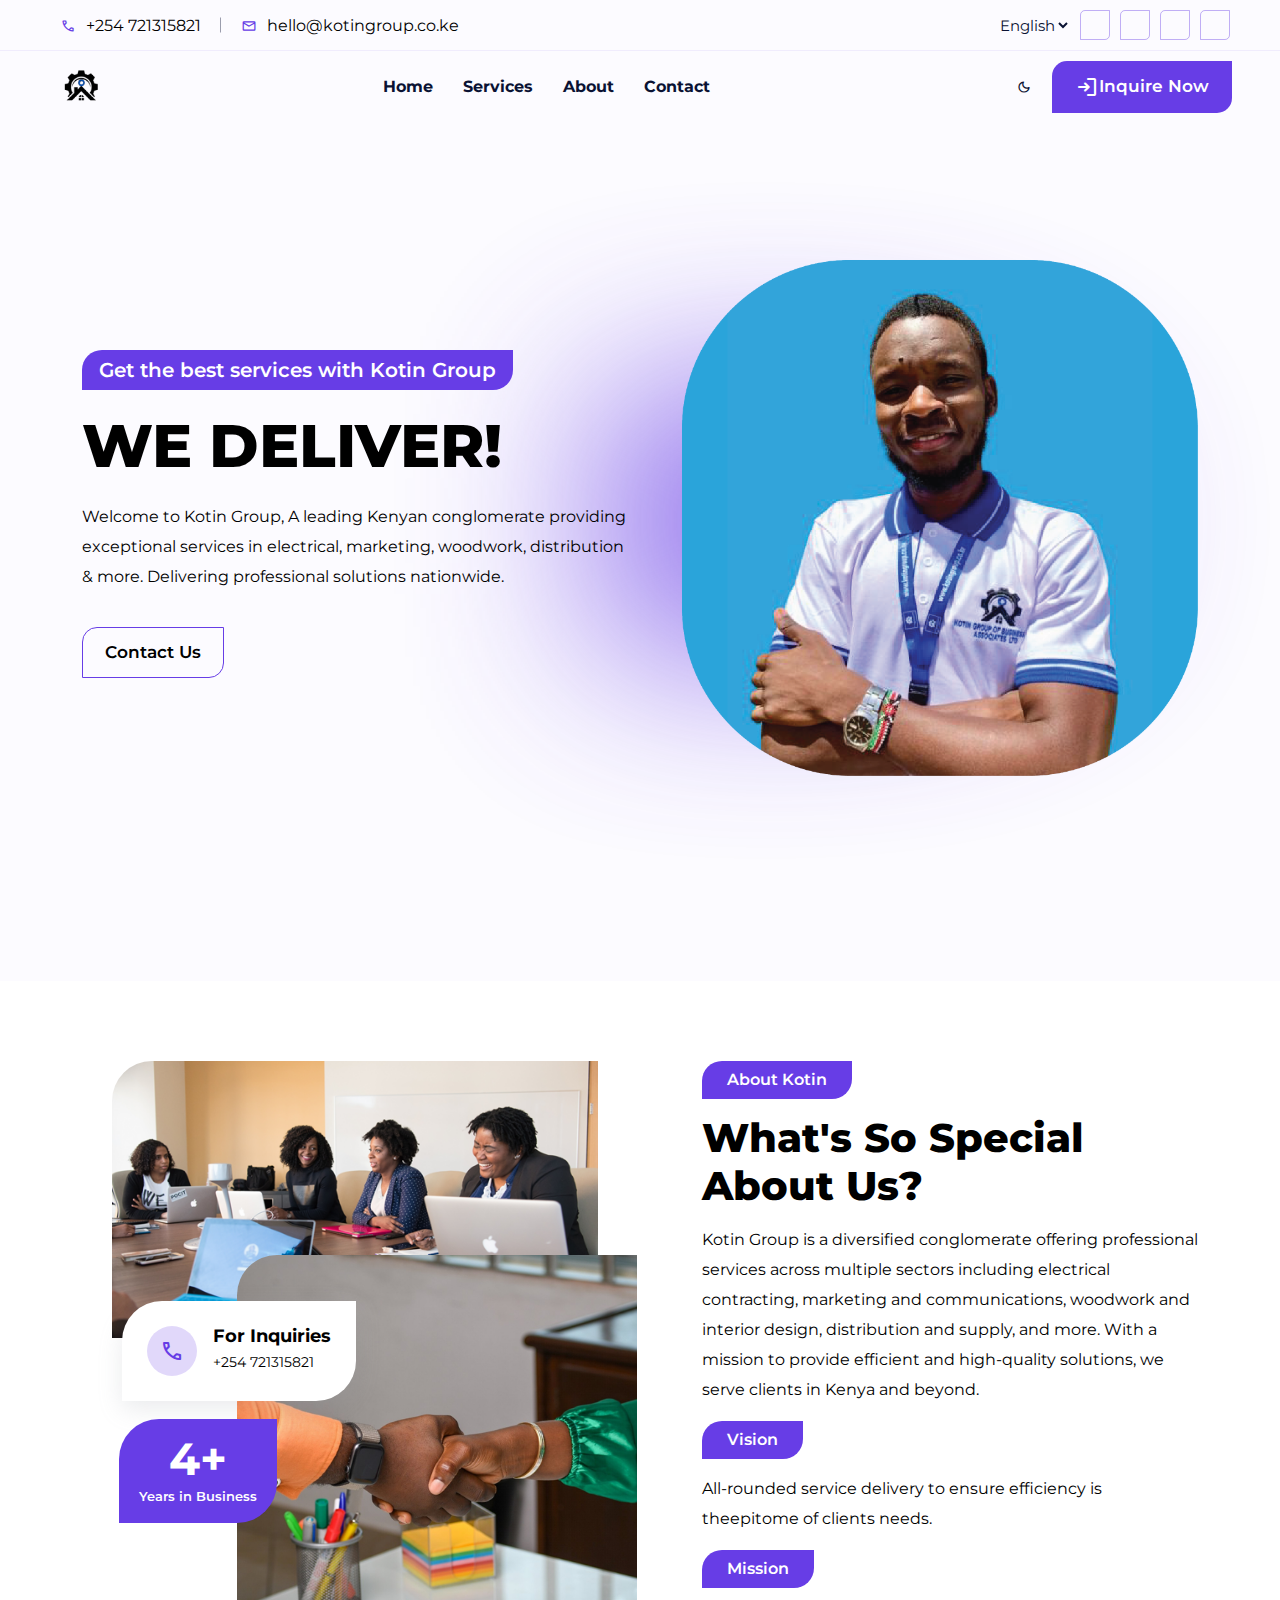
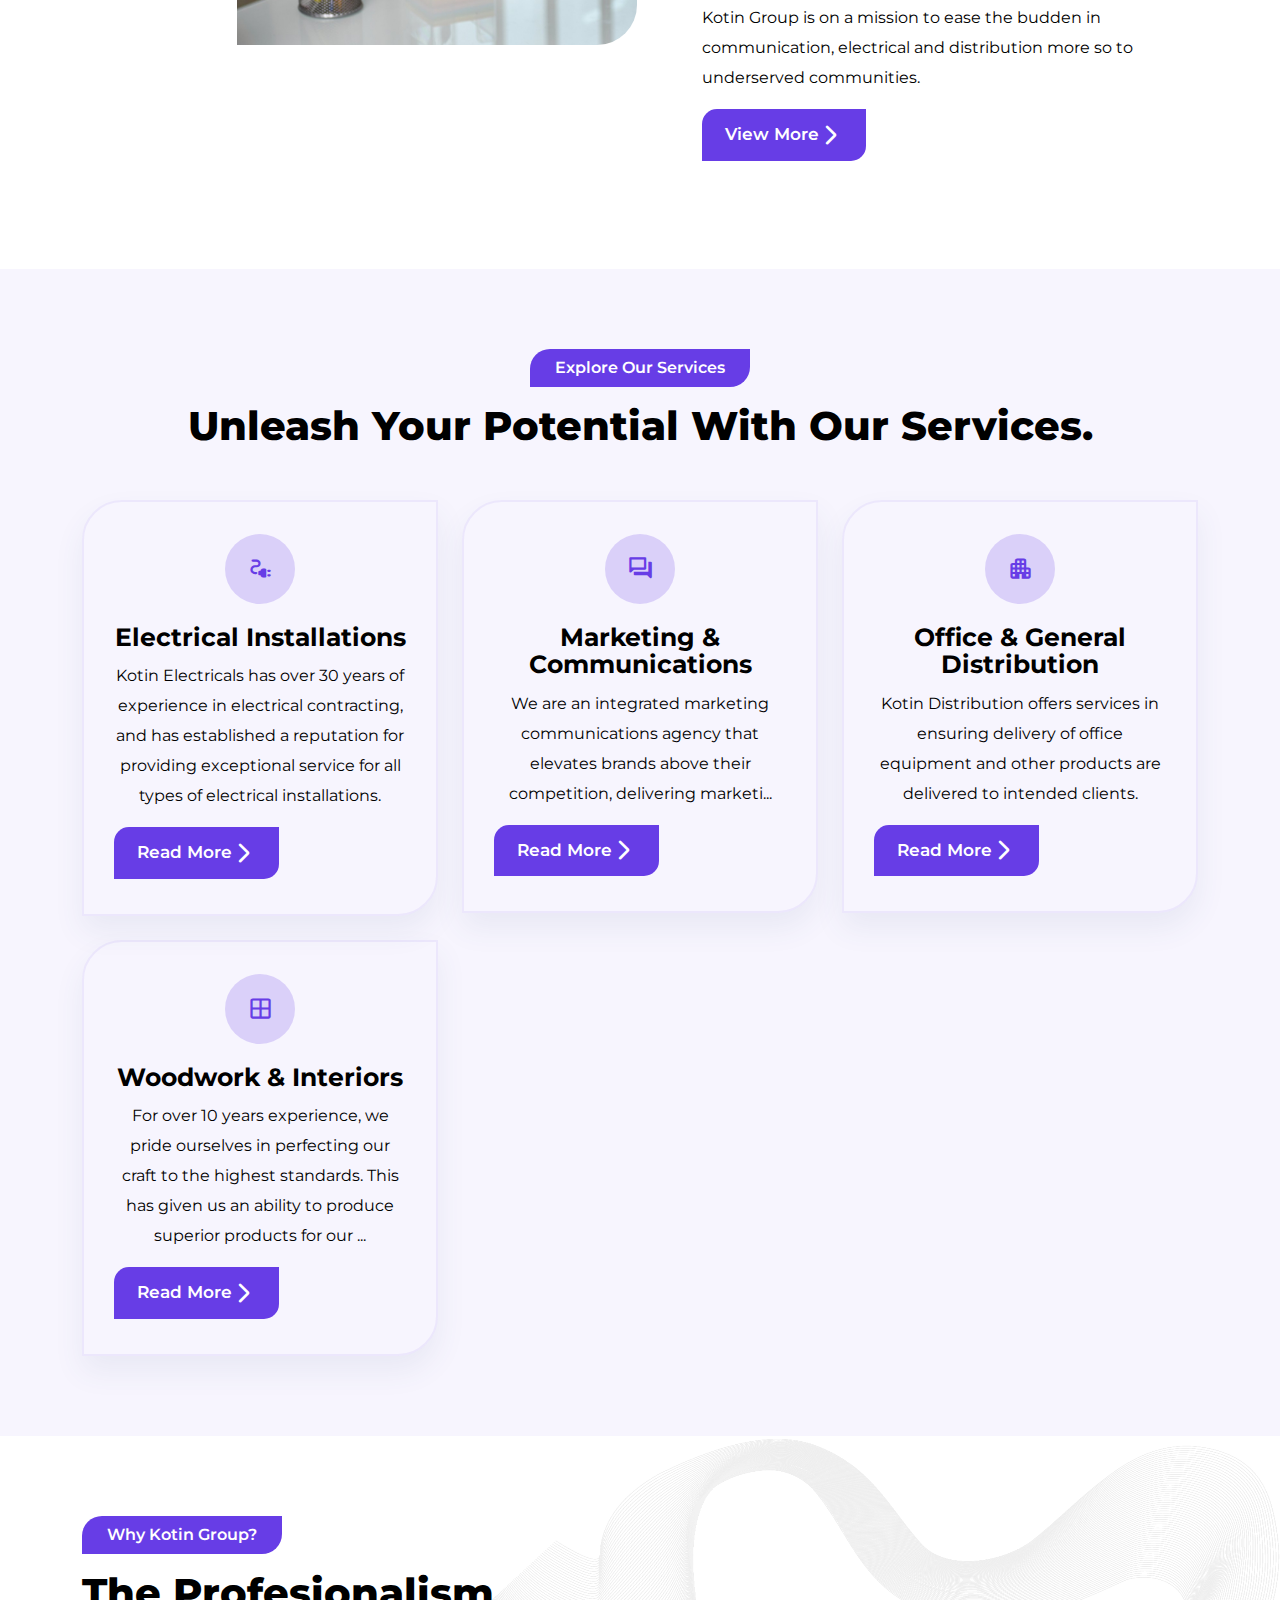
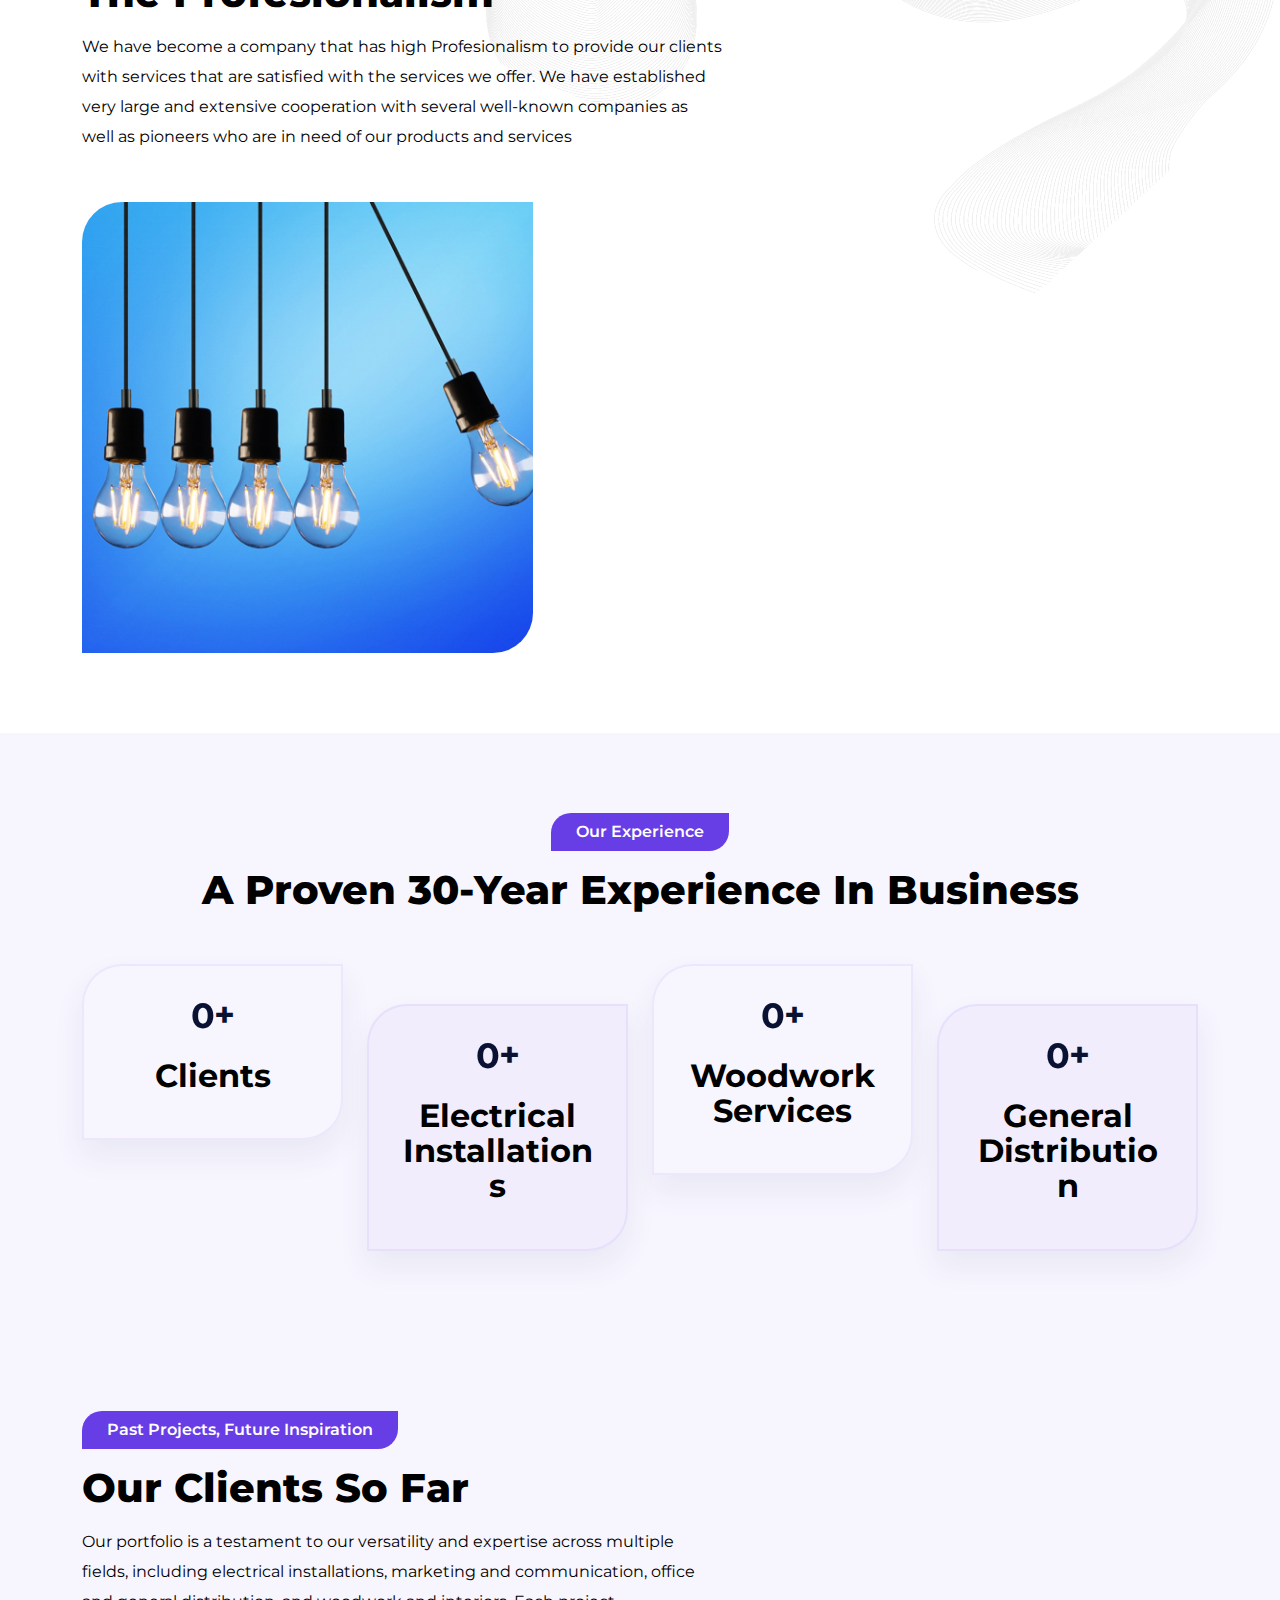
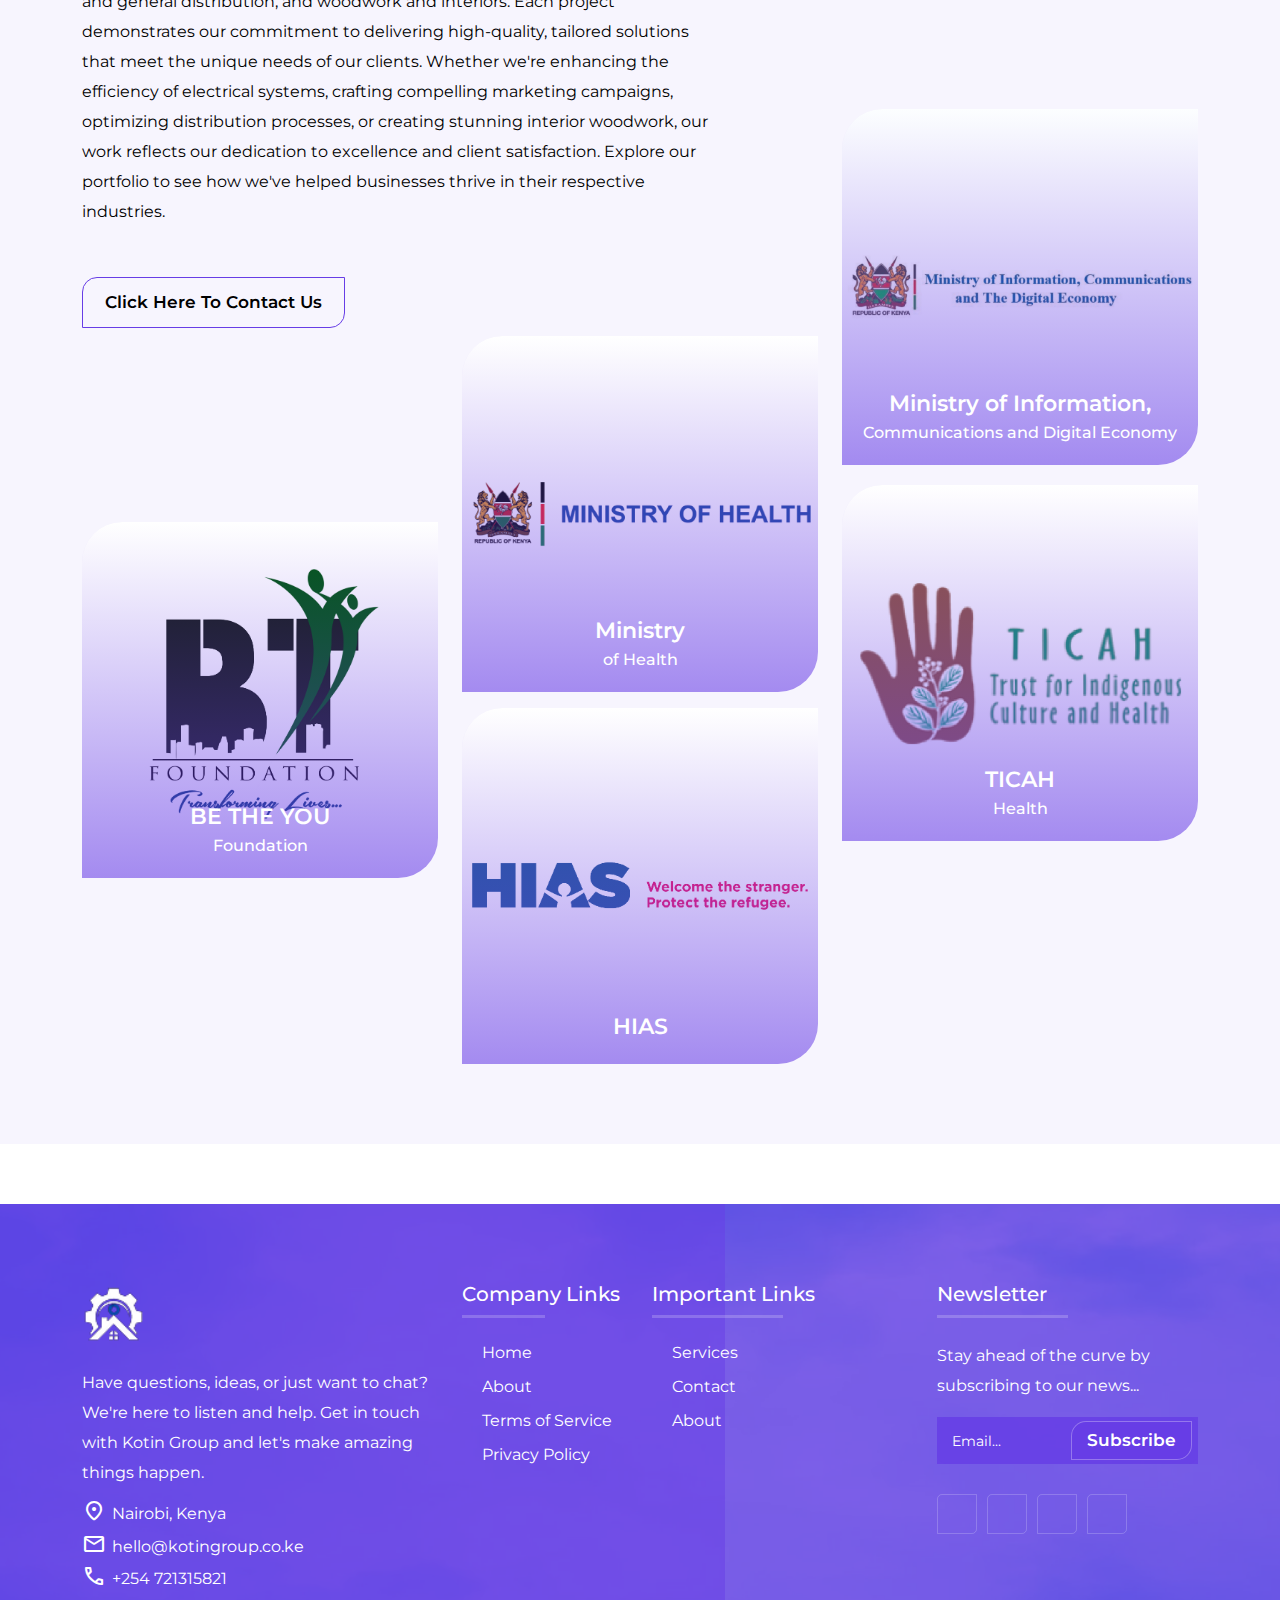
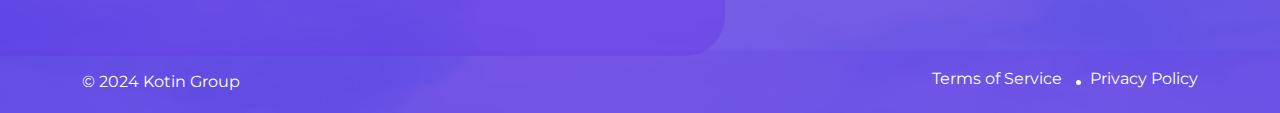
==== commit ccf8b0e2: "added clients section" ====
--- a/index.html
+++ b/index.html
@@ -120,16 +120,16 @@
                             class="login-registration-list d-flex flex-wrap justify-content-between align-items-center ms-2">
                             <li class="login-registration-list__item">
                                 <ul class="social-list">
-                                    <li class="social-list__item"><a href="https://www.linkedin.com/"
-                                            class="social-list__link" target="_blank"><i
-                                                class="fa fa-linkedin-in"></i></a> </li>
-                                    <li class="social-list__item"><a href="https://www.instagram.com/"
+                                    <li class="social-list__item"><a href="https://www.linkedin.com/company/kotingroup/"
+                                            class="social-list__link" target="_blank"><i class="fa fa-linkedin"></i></a>
+                                    </li>
+                                    <li class="social-list__item"><a href="https://www.instagram.com/kotingroup_ke"
                                             class="social-list__link" target="_blank"><i
                                                 class="fa fa-instagram"></i></a> </li>
-                                    <li class="social-list__item"><a href="https://twitter.com/"
+                                    <li class="social-list__item"><a href="https://x.com/KotinGroup?s=09"
                                             class="social-list__link" target="_blank"><i class="fa fa-twitter"></i></a>
                                     </li>
-                                    <li class="social-list__item"><a href="https://www.facebook.com/"
+                                    <li class="social-list__item"><a href="https://www.facebook.com/kotingroupbusiness"
                                             class="social-list__link" target="_blank"><i
                                                 class="fa fa-facebook-f"></i></a> </li>
                                 </ul>
@@ -315,7 +315,7 @@
                 </div>
                 <div class="col-lg-6 col-md-6">
                     <div class="banner-right-wrap">
-                        <img src="assets/images/frontend/banner/65451cf626fe31699028214.png" alt="Banner Image">
+                        <img src="assets/images/frontend/banner/banner1.png" alt="Banner Image">
                     </div>
                 </div>
             </div>
@@ -814,23 +814,26 @@
     </section> -->
     <!-- ==================== Pricing End Here ==================== -->
     <!-- ==================== Our Projects Start Here ==================== -->
-    <!-- <section class="projects-area section-bg py-80">
+    <section class="projects-area section-bg py-80">
         <div class="container">
             <div class="row">
                 <div class="col-lg-7">
                     <div class="">
                         <div class="section-heading">
                             <span class="subtitle">Past Projects, Future Inspiration</span>
-                            <h2 class="section-heading__title">Our Creative Journey So Far</h2>
-                            <p class="section-heading__desc mb-3">Our portfolio is a curated collection of our latest
-                                achievements and success stories. From web design and development to graphic design,
-                                digital marketing, video production, and more, it&#039;s a glimpse into the diverse
-                                projects we&#039;ve undertaken. Each project represents our commitment to creativity,
-                                quality, and client satisfaction. Dive in to see how we&#039;ve helped businesses like
-                                yours achieve their goals.</p>
+                            <h2 class="section-heading__title">Our Clients So Far</h2>
+                            <p class="section-heading__desc mb-3">Our portfolio is a testament to our versatility and
+                                expertise across multiple fields, including electrical installations, marketing and
+                                communication, office and general distribution, and woodwork and interiors. Each project
+                                demonstrates our commitment to delivering high-quality, tailored solutions that meet the
+                                unique needs of our clients. Whether we're enhancing the efficiency of electrical
+                                systems, crafting compelling marketing campaigns, optimizing distribution processes, or
+                                creating stunning interior woodwork, our work reflects our dedication to excellence and
+                                client satisfaction. Explore our portfolio to see how we've helped businesses thrive in
+                                their respective industries.</p>
                         </div>
                         <div class="col-lg-6 col-md-6">
-                            <a href="" class="btn btn--base outline mb-2">
+                            <a href="tel:+254 721315821" class="btn btn--base outline mb-2">
                                 Click here to contact us</i>
                             </a>
                         </div>
@@ -841,17 +844,15 @@
             <div class="row gy-4 align-items-center">
                 <div class="col-lg-4 col-md-4">
                     <div class="Our-Project">
-                        <a href="">
-                            <img class="img-1"
-                                src=""
-                                alt="image">
+                        <a href="https://betheyoucommunity.org/" target="_blank">
+                            <img class="img-1" src="assets/images/frontend/clients/betheyou.png" alt="image">
                             <div class="content">
                                 <h4>
-                                    FORM&amp;STYLE
+                                    BE THE YOU
 
                                 </h4>
                                 <span>
-                                    Interior Design Firm...
+                                    Foundation
                                 </span>
                             </div>
                         </a>
@@ -861,16 +862,14 @@
                     <div class="row gy-3">
                         <div class="col-lg-12">
                             <div class="Our-Project">
-                                <a href="">
-                                    <img class="img-1"
-                                        src=""
-                                        alt="image">
+                                <a href="https://www.health.go.ke/" target="_blank">
+                                    <img class="img-1" src="assets/images/frontend/clients/health.png" alt="image">
                                     <div class="content">
                                         <h4>
-                                            CJ MONT
+                                            Ministry
                                         </h4>
                                         <span>
-                                            Web Development
+                                            of Health
                                         </span>
                                     </div>
                                 </a>
@@ -878,13 +877,11 @@
                         </div>
                         <div class="col-lg-12">
                             <div class="Our-Project">
-                                <a href="">
-                                    <img class="img-1"
-                                        src=""
-                                        alt="image">
+                                <a href="https://hias.org/" target="_blank">
+                                    <img class="img-1" src="assets/images/frontend/clients/hias.png" alt="image">
                                     <div class="content">
                                         <h4>
-                                            TwigaCRM
+                                            HIAS
                                         </h4>
                                         <span>
 
@@ -900,24 +897,37 @@
 
                         <div class="col-lg-12">
                             <div class="Our-Project">
-                                <a href="">
-                                    <img class="img-1"
-                                        src=""
-                                        alt="image">
+                                <a href="https://ict.go.ke/" target="_blank">
+                                    <img class="img-1" src="assets/images/frontend/clients/ict.jpg" alt="image">
                                     <div class="content">
                                         <h4>
-                                            PHANRY LIMITED
+                                            Ministry of Information,
                                         </h4>
                                         <span>
-                                            Ecommerce Website
+                                            Communications and Digital Economy
                                         </span>
                                     </div>
                                 </a>
                             </div>
                         </div>
-                    </div>
-                </div>
-    </section> -->
+                        <div class="col-lg-12">
+                            <div class="Our-Project">
+                                <a href="https://www.ticahealth.org/" target="_blank">
+                                    <img class="img-1" src="assets/images/frontend/clients/ticahealth.png" alt="image">
+                                    <div class="content">
+                                        <h4>
+                                            TICAH
+                                        </h4>
+                                        <span>
+                                            Health
+                                        </span>
+                                    </div>
+                                </a>
+                            </div>
+                        </div>
+                    </div>
+                </div>
+    </section>
     <!-- ==================== Our Projects us End Here ==================== -->
     <!-- ==================== Team Start Here ==================== -->
     <!-- <section class="team-area py-80">
@@ -1402,16 +1412,16 @@
                             </form>
 
                             <ul class="social-list">
-                                <li class="social-list__item"><a href="https://www.linkedin.com/"
-                                        class="social-list__link" target="_blank"><i class="fa fa-linkedin-in"></i></a>
-                                </li>
-                                <li class="social-list__item"><a href="https://www.instagram.com/"
+                                <li class="social-list__item"><a href="https://www.linkedin.com/company/kotingroup/"
+                                        class="social-list__link" target="_blank"><i class="fa fa-linkedin"></i></a>
+                                </li>
+                                <li class="social-list__item"><a href="https://www.instagram.com/kotingroup_ke"
                                         class="social-list__link" target="_blank"><i class="fa fa-instagram"></i></a>
                                 </li>
-                                <li class="social-list__item"><a href="https://twitter.com/" class="social-list__link"
-                                        target="_blank"><i class="fa fa-twitter"></i></a>
-                                </li>
-                                <li class="social-list__item"><a href="https://www.facebook.com/"
+                                <li class="social-list__item"><a href="https://x.com/KotinGroup?s=09"
+                                        class="social-list__link" target="_blank"><i class="fa fa-twitter"></i></a>
+                                </li>
+                                <li class="social-list__item"><a href="https://www.facebook.com/kotingroupbusiness"
                                         class="social-list__link" target="_blank"><i class="fa fa-facebook-f"></i></a>
                                 </li>
                             </ul>
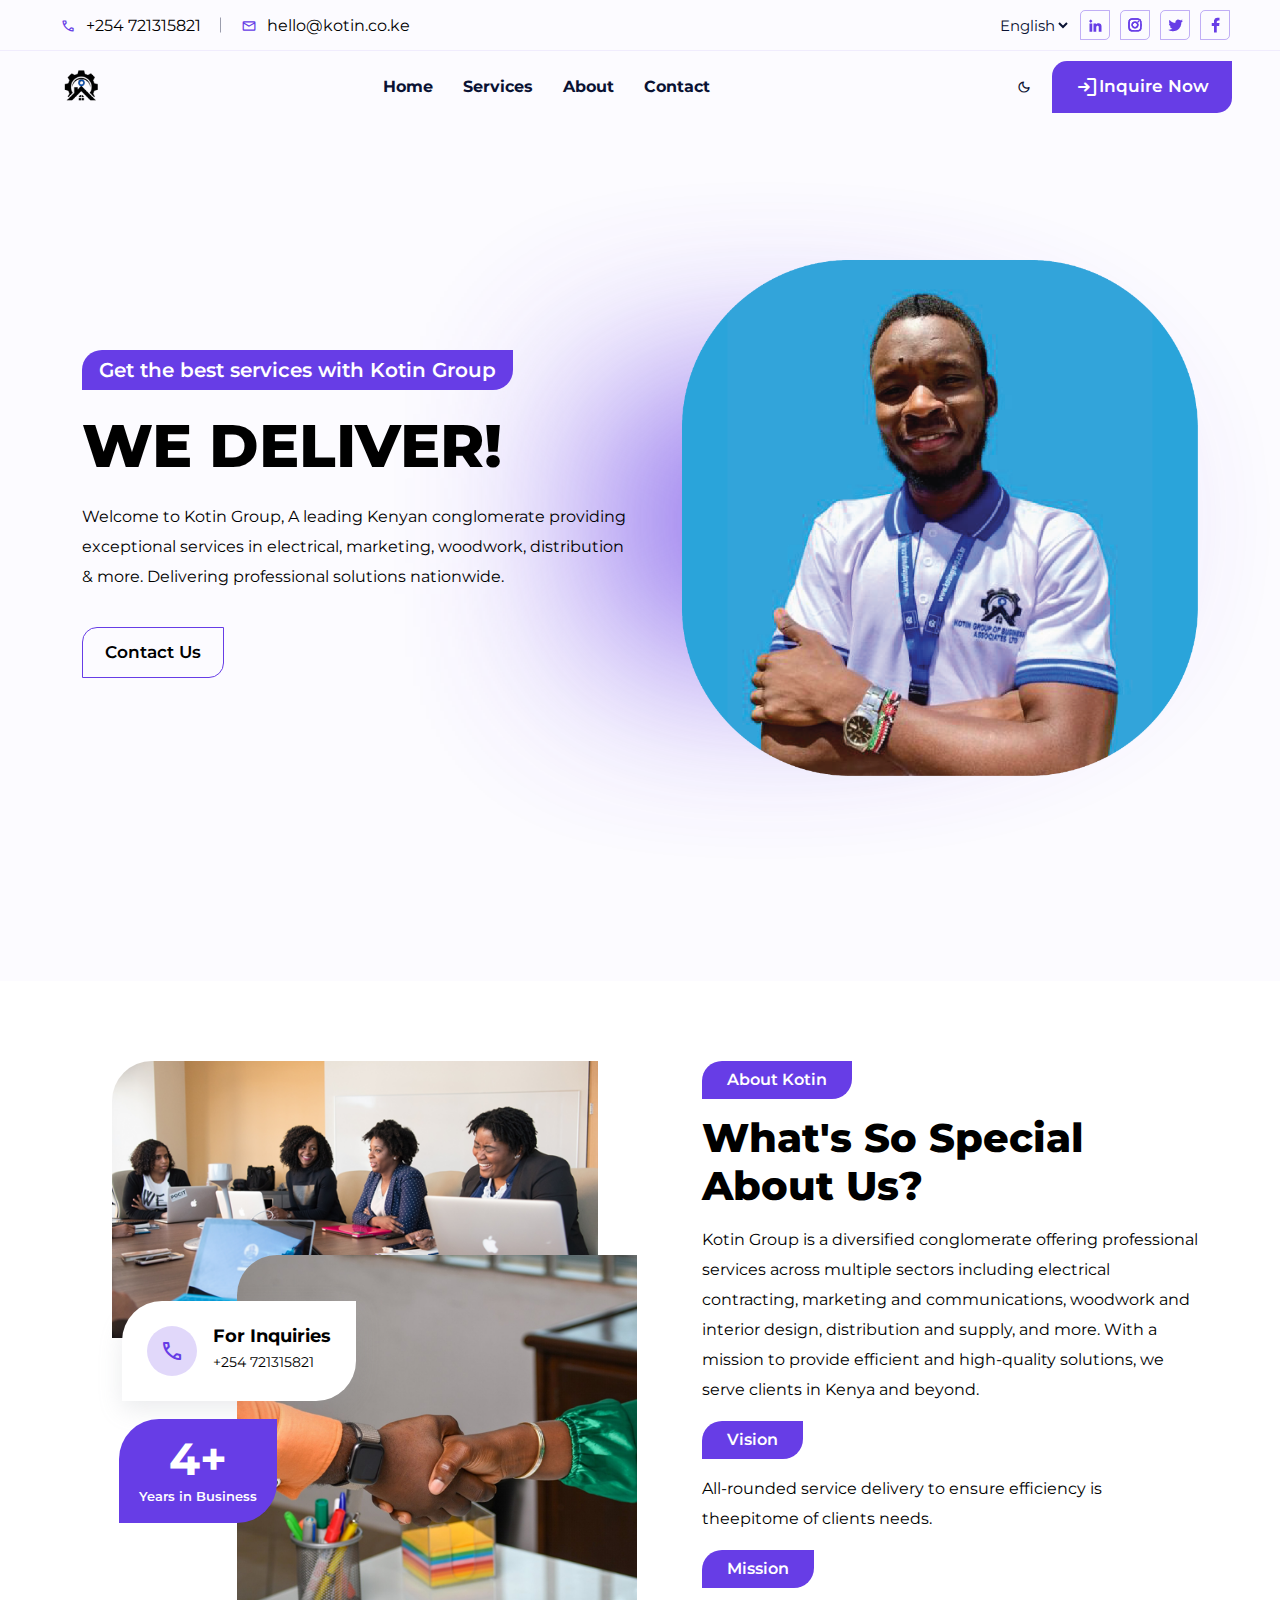
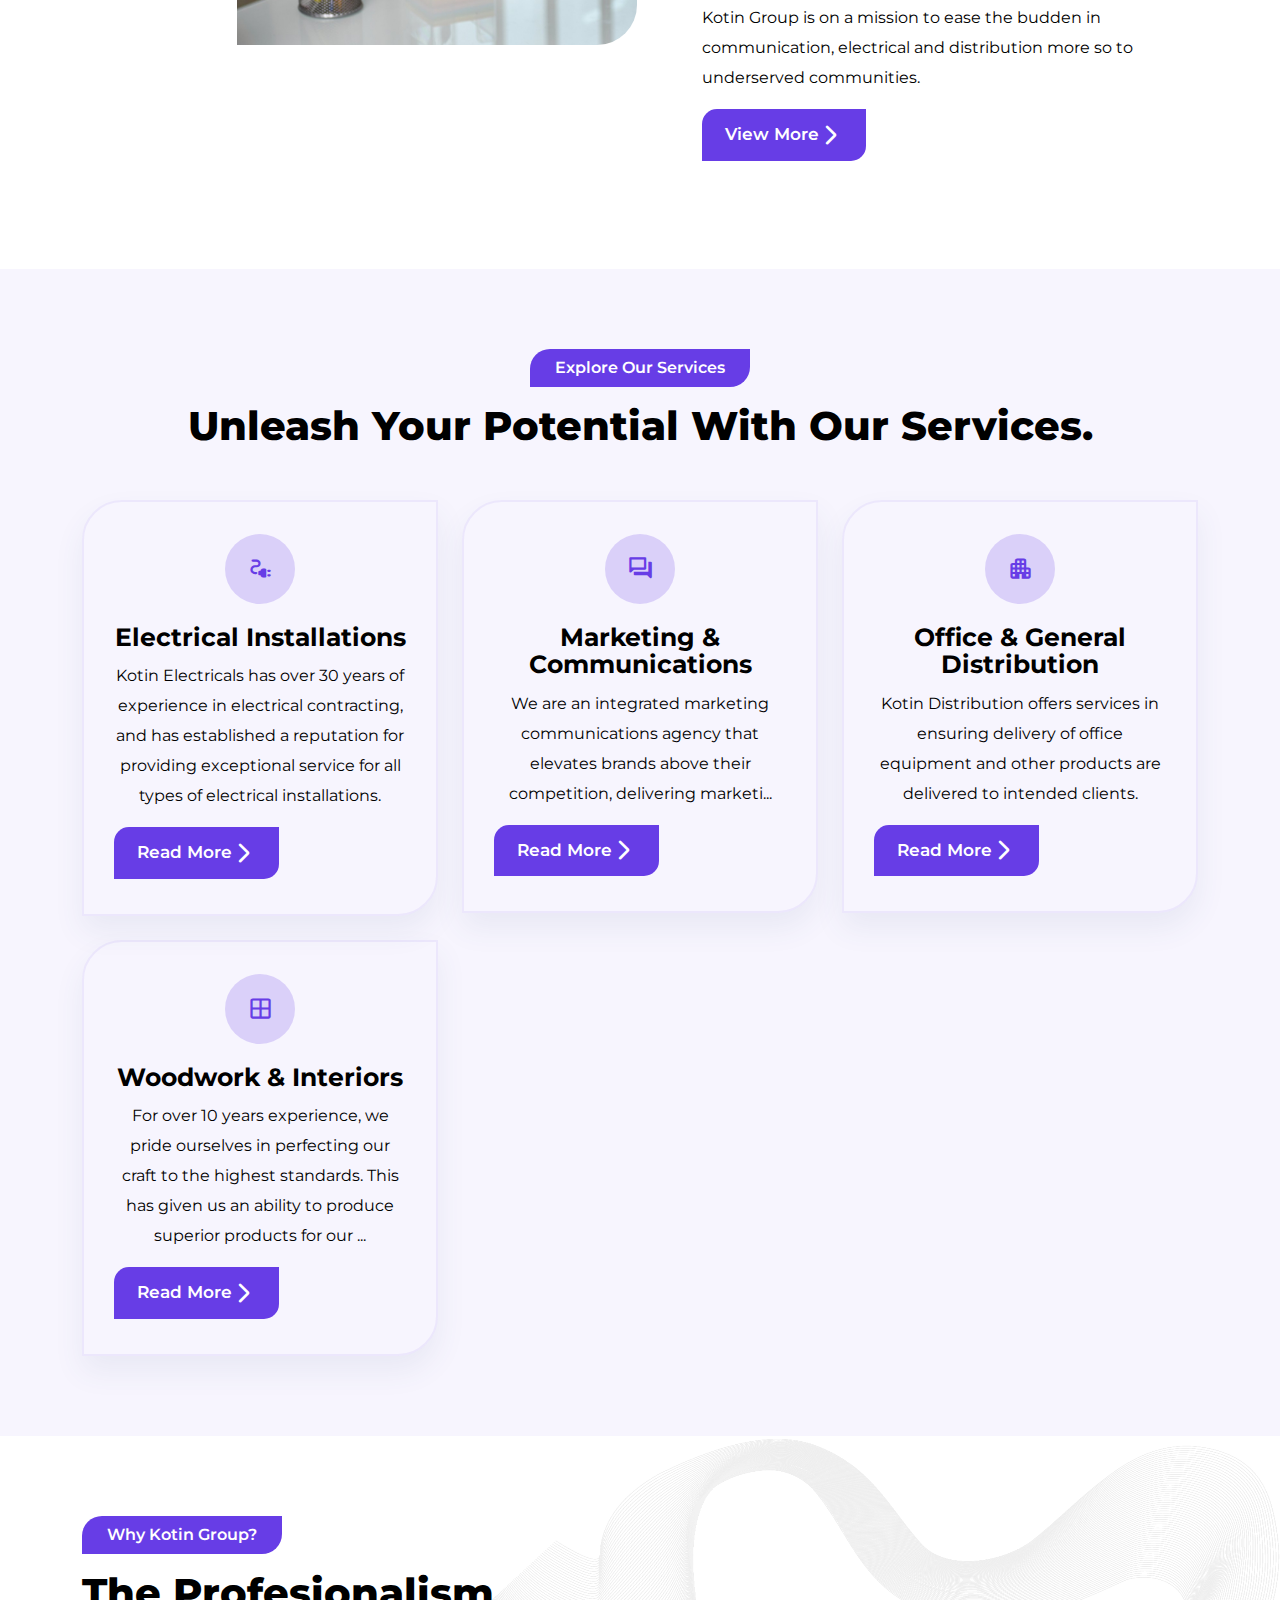
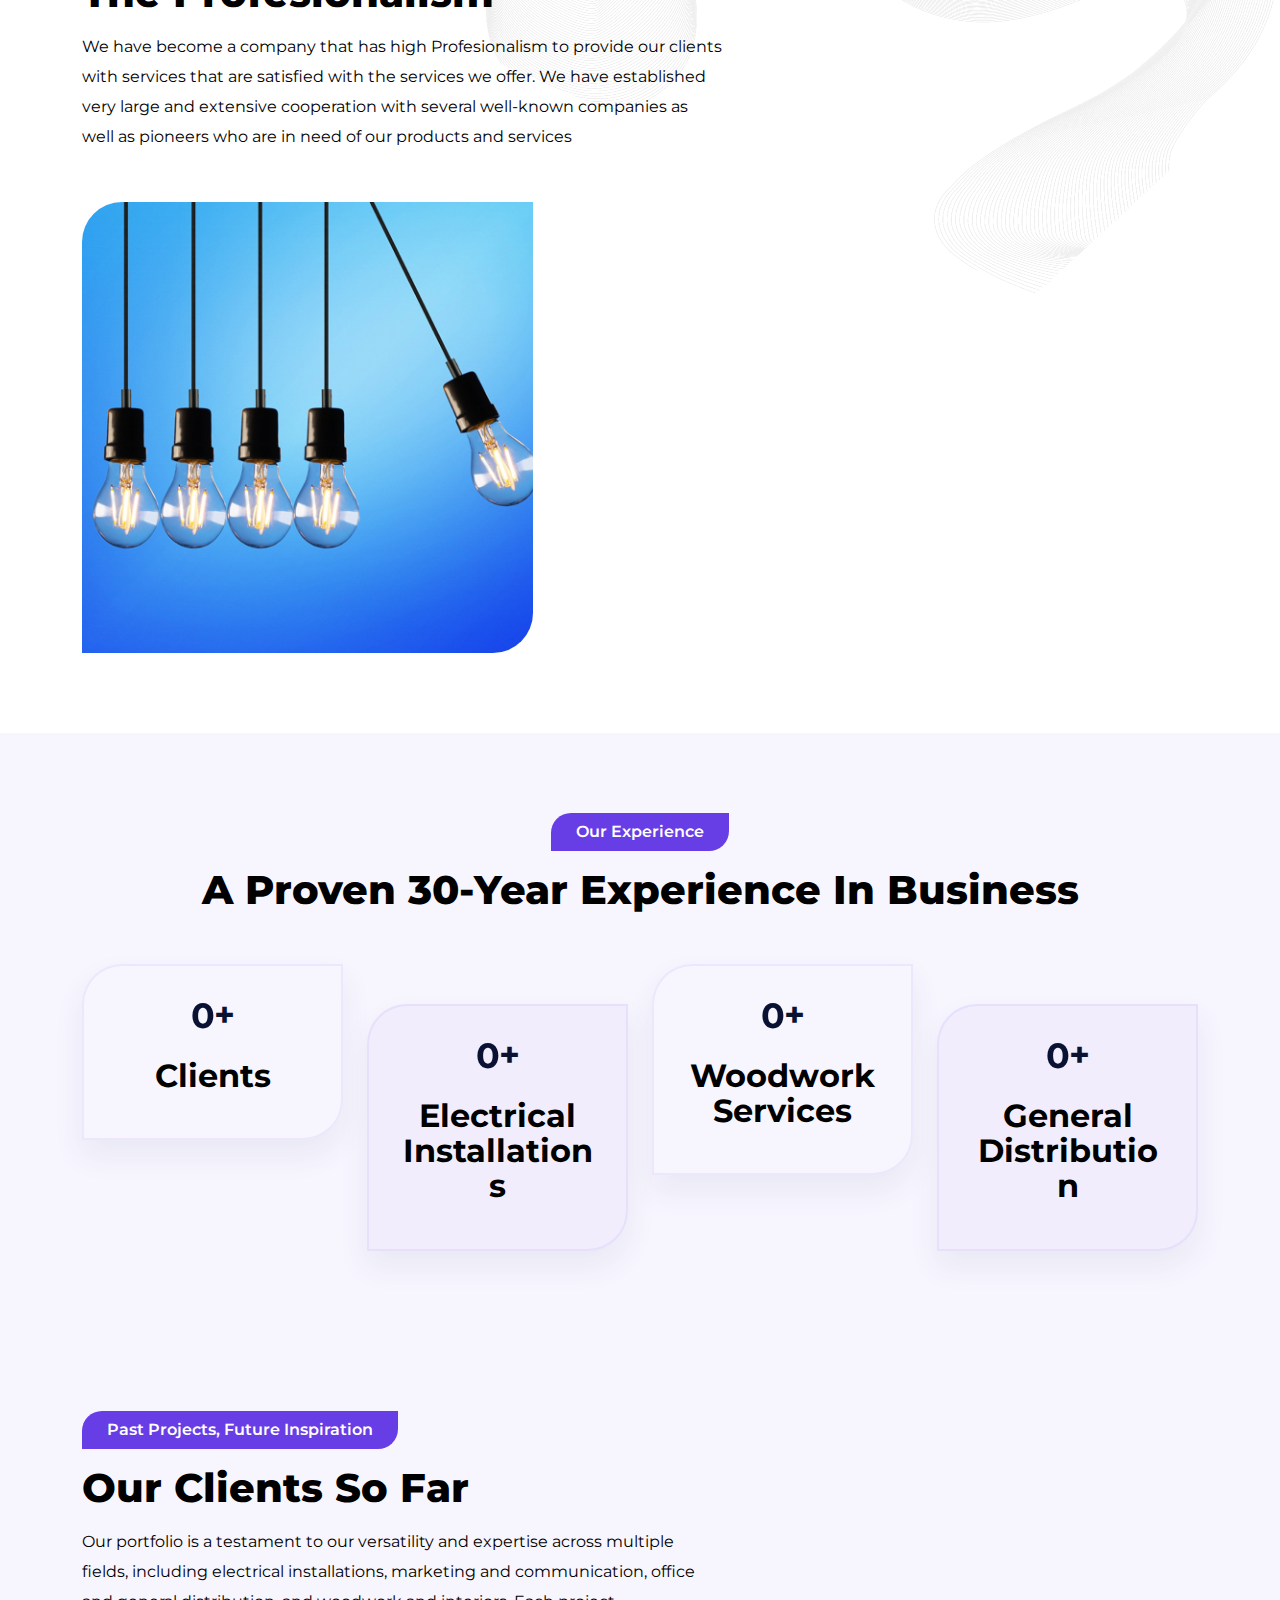
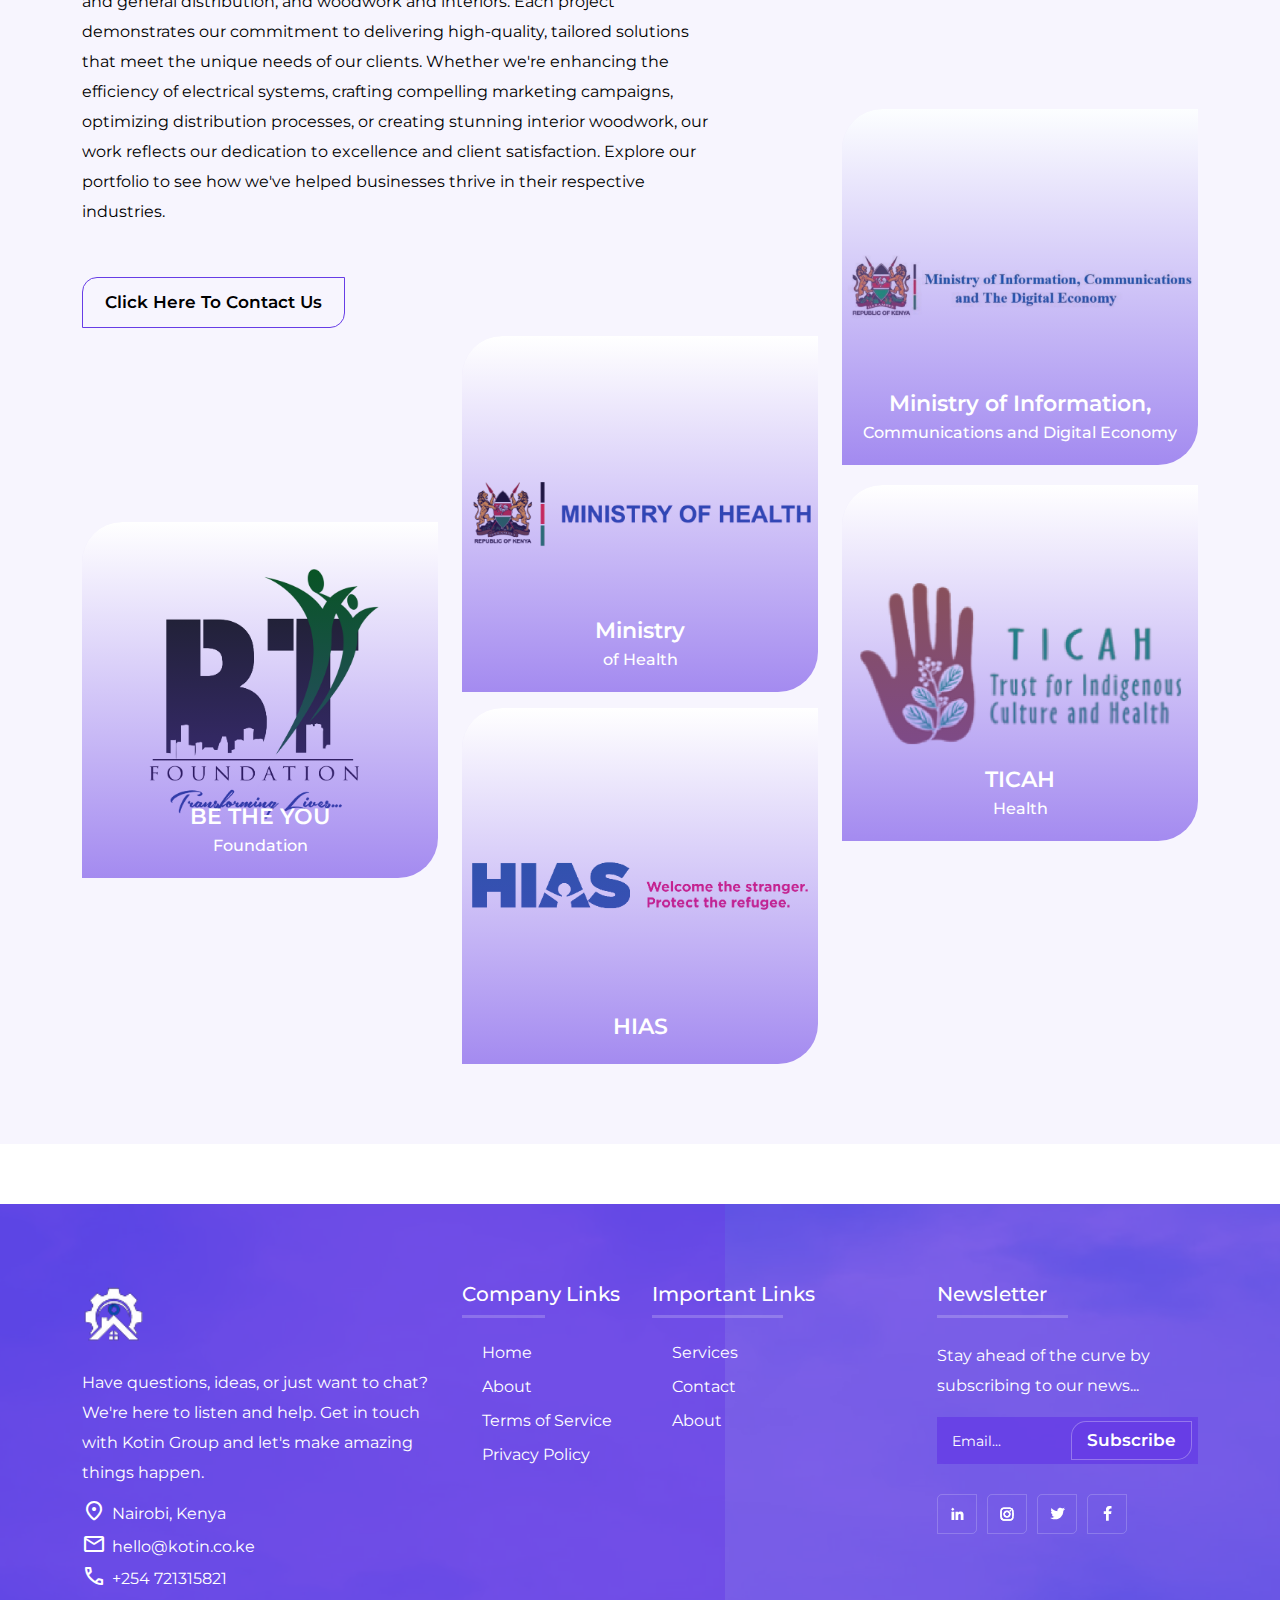
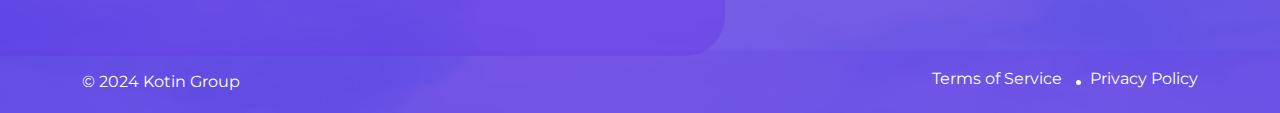
==== commit 9a3ce1f6: "social icons fix" ====
--- a/index.html
+++ b/index.html
@@ -2,6 +2,7 @@
 <html lang="en" itemscope itemtype="http://schema.org/WebPage">
 
 <!-- Set-ExecutionPolicy -Scope Process -ExecutionPolicy Bypass -->
+<!-- R: 103 G: 61 B: 230 -->
 
 <head>
     <!-- Required meta tags -->
@@ -104,8 +105,7 @@
                                 <!-- <span class="contact-list__item-icon">
                                     <i class="fa fa-envelope"></i>
                                 </span> -->
-                                <a href="mailto:hello@kotingroup.co.ke"
-                                    class="contact-list__link">hello@kotingroup.co.ke</a>
+                                <a href="mailto:hello@kotin.co.ke" class="contact-list__link">hello@kotin.co.ke</a>
                             </li>
                         </ul>
                     </div>
@@ -121,17 +121,31 @@
                             <li class="login-registration-list__item">
                                 <ul class="social-list">
                                     <li class="social-list__item"><a href="https://www.linkedin.com/company/kotingroup/"
-                                            class="social-list__link" target="_blank"><i class="fa fa-linkedin"></i></a>
+                                            class="social-list__link" target="_blank">
+                                            <!-- <i class="fa fa-linkedin"></i> -->
+                                            <img class="social-icon-image"
+                                                src="assets/images/frontend/socials/linkedin.png" alt="">
+                                        </a>
                                     </li>
                                     <li class="social-list__item"><a href="https://www.instagram.com/kotingroup_ke"
-                                            class="social-list__link" target="_blank"><i
-                                                class="fa fa-instagram"></i></a> </li>
+                                            class="social-list__link" target="_blank">
+                                            <img class="social-icon-image"
+                                                src="assets/images/frontend/socials/instagram.png" alt="">
+                                            <!-- <i class="fa fa-instagram"></i> -->
+                                        </a> </li>
                                     <li class="social-list__item"><a href="https://x.com/KotinGroup?s=09"
-                                            class="social-list__link" target="_blank"><i class="fa fa-twitter"></i></a>
+                                            class="social-list__link" target="_blank">
+                                            <!-- <i class="fa fa-twitter"></i> -->
+                                            <img class="social-icon-image"
+                                                src="assets/images/frontend/socials/twitter.png" alt="">
+                                        </a>
                                     </li>
                                     <li class="social-list__item"><a href="https://www.facebook.com/kotingroupbusiness"
-                                            class="social-list__link" target="_blank"><i
-                                                class="fa fa-facebook-f"></i></a> </li>
+                                            class="social-list__link" target="_blank">
+                                            <!-- <i class="fa fa-facebook-f"></i> -->
+                                            <img class="social-icon-image"
+                                                src="assets/images/frontend/socials/facebook.png" alt="">
+                                        </a> </li>
                                 </ul>
                             </li>
                         </ul>
@@ -193,7 +207,7 @@
                                     </div>
                                 </li>
                                 <li>
-                                    <a class='btn btn--base' href="mailto:hello@kotingroup.co.ke">
+                                    <a class='btn btn--base' href="mailto:hello@kotin.co.ke">
                                         <span class="material-symbols-rounded">
                                             login
                                         </span>
@@ -1119,7 +1133,7 @@
                                     <p> Requesting a quote is easy! Visit our '<a href="/contact">Contact Us</a>' page
                                         and fill out the form with a brief description of your project. We'll get back
                                         to you with a personalized quote. You can also reach out to us directly via <a
-                                            href="mailto:hello@kotingroup.co.ke">email</a> or <a
+                                            href="mailto:hello@kotin.co.ke">email</a> or <a
                                             href="tel:+254794930254">call</a>.</p>
                                 </div>
                             </div>
@@ -1335,7 +1349,7 @@
                                         <!-- <i class="fa fa-envelope"></i> -->
                                     </div>
                                     <div class="footer-contact-menu__item-content">
-                                        <p>hello@kotingroup.co.ke</p>
+                                        <p>hello@kotin.co.ke</p>
                                     </div>
                                 </li>
                                 <li class="footer-contact-menu__item">
@@ -1413,16 +1427,32 @@
 
                             <ul class="social-list">
                                 <li class="social-list__item"><a href="https://www.linkedin.com/company/kotingroup/"
-                                        class="social-list__link" target="_blank"><i class="fa fa-linkedin"></i></a>
+                                        class="social-list__link" target="_blank">
+                                        <img class="social-icon-image"
+                                            src="assets/images/frontend/socials/linkedin_white.png" alt="">
+                                        <!-- <i class="fa fa-linkedin"></i> -->
+                                    </a>
                                 </li>
                                 <li class="social-list__item"><a href="https://www.instagram.com/kotingroup_ke"
-                                        class="social-list__link" target="_blank"><i class="fa fa-instagram"></i></a>
+                                        class="social-list__link" target="_blank">
+                                        <img class="social-icon-image"
+                                            src="assets/images/frontend/socials/instagram_white.png" alt="">
+                                        <!-- <i class="fa fa-instagram"></i> -->
+                                    </a>
                                 </li>
                                 <li class="social-list__item"><a href="https://x.com/KotinGroup?s=09"
-                                        class="social-list__link" target="_blank"><i class="fa fa-twitter"></i></a>
+                                        class="social-list__link" target="_blank">
+                                        <img class="social-icon-image"
+                                            src="assets/images/frontend/socials/twitter_white.png" alt="">
+                                        <!-- <i class="fa fa-twitter"></i> -->
+                                    </a>
                                 </li>
                                 <li class="social-list__item"><a href="https://www.facebook.com/kotingroupbusiness"
-                                        class="social-list__link" target="_blank"><i class="fa fa-facebook-f"></i></a>
+                                        class="social-list__link" target="_blank">
+                                        <img class="social-icon-image"
+                                            src="assets/images/frontend/socials/facebook_white.png" alt="">
+                                        <!-- <i class="fa fa-facebook-f"></i> -->
+                                    </a>
                                 </li>
                             </ul>
                         </div>
--- a/assets/presets/default/css/main.css
+++ b/assets/presets/default/css/main.css
@@ -4593,6 +4593,10 @@
     border-color: hsl(var(--base)) !important;
 }
 
+.social-icon-image {
+    border-radius: 0px;
+}
+
 @media screen and (max-width: 767px) {
     .social-list__link {
         width: 35px;
